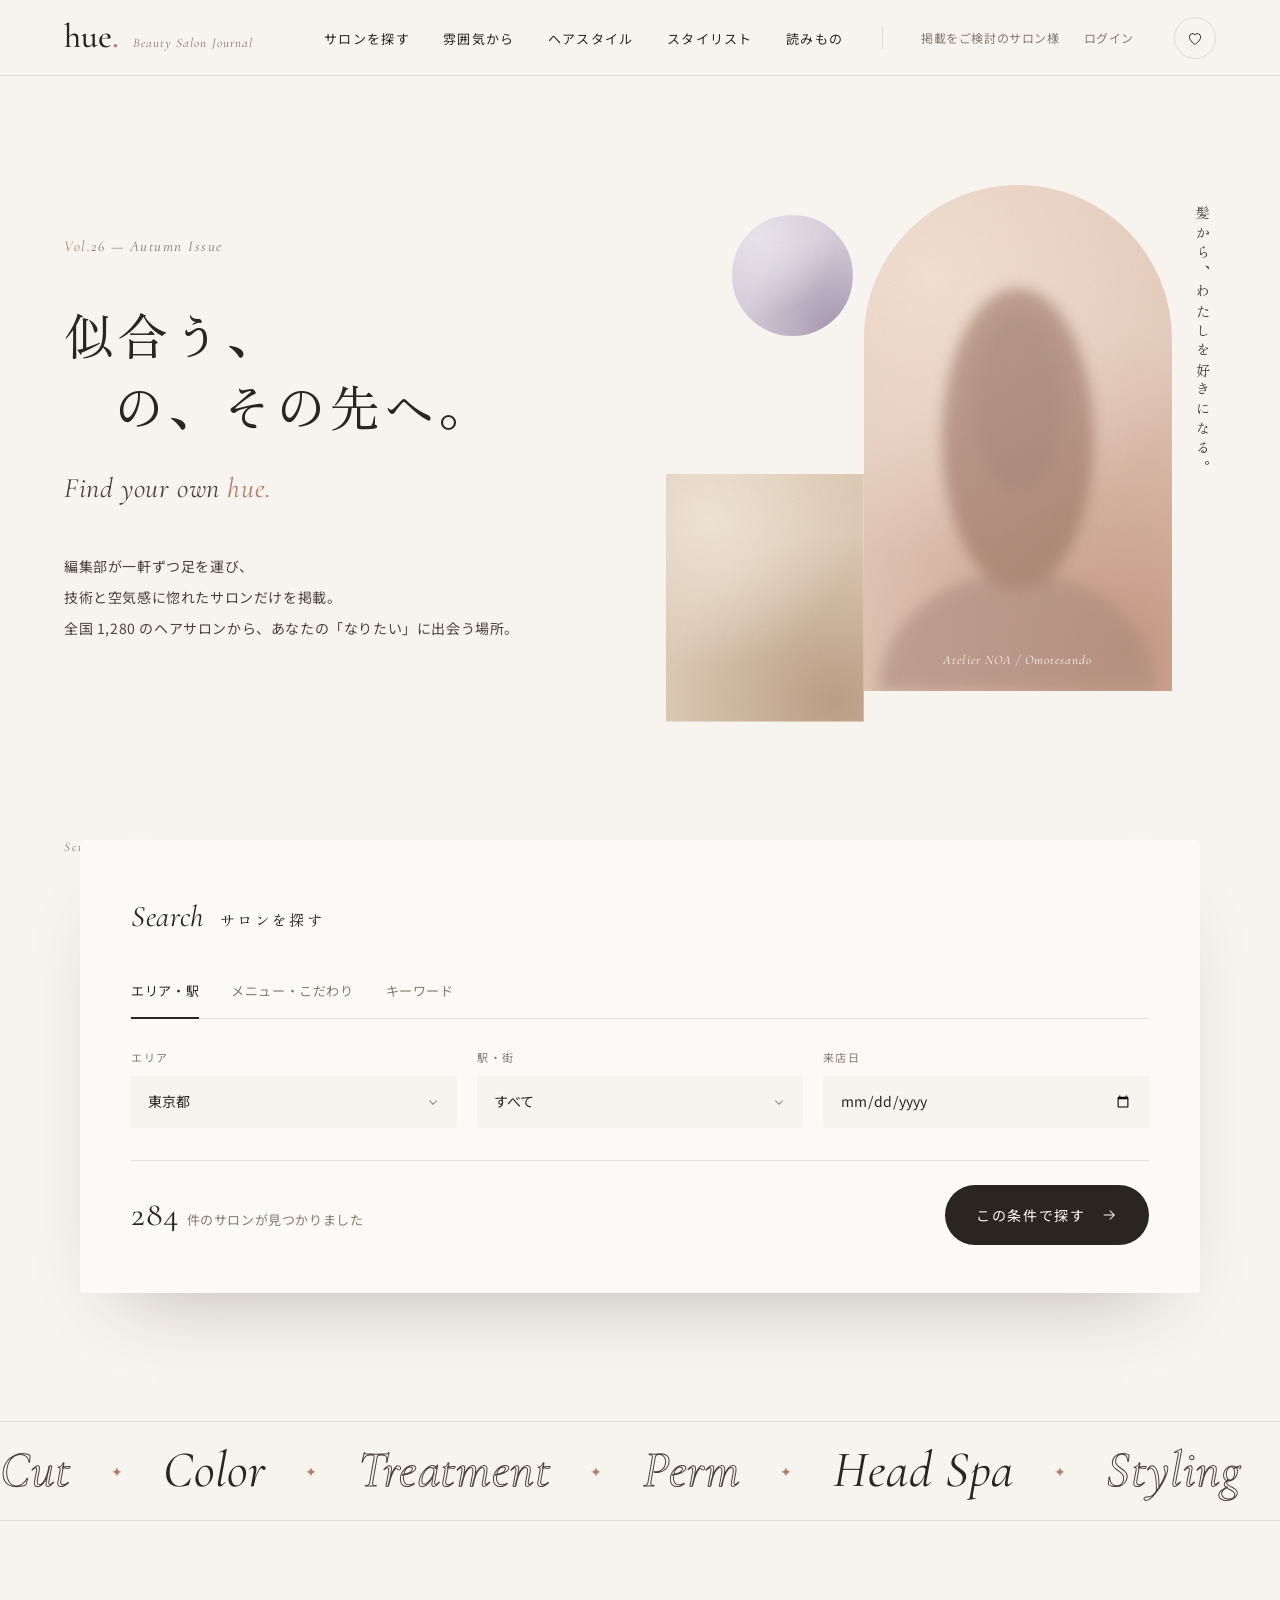
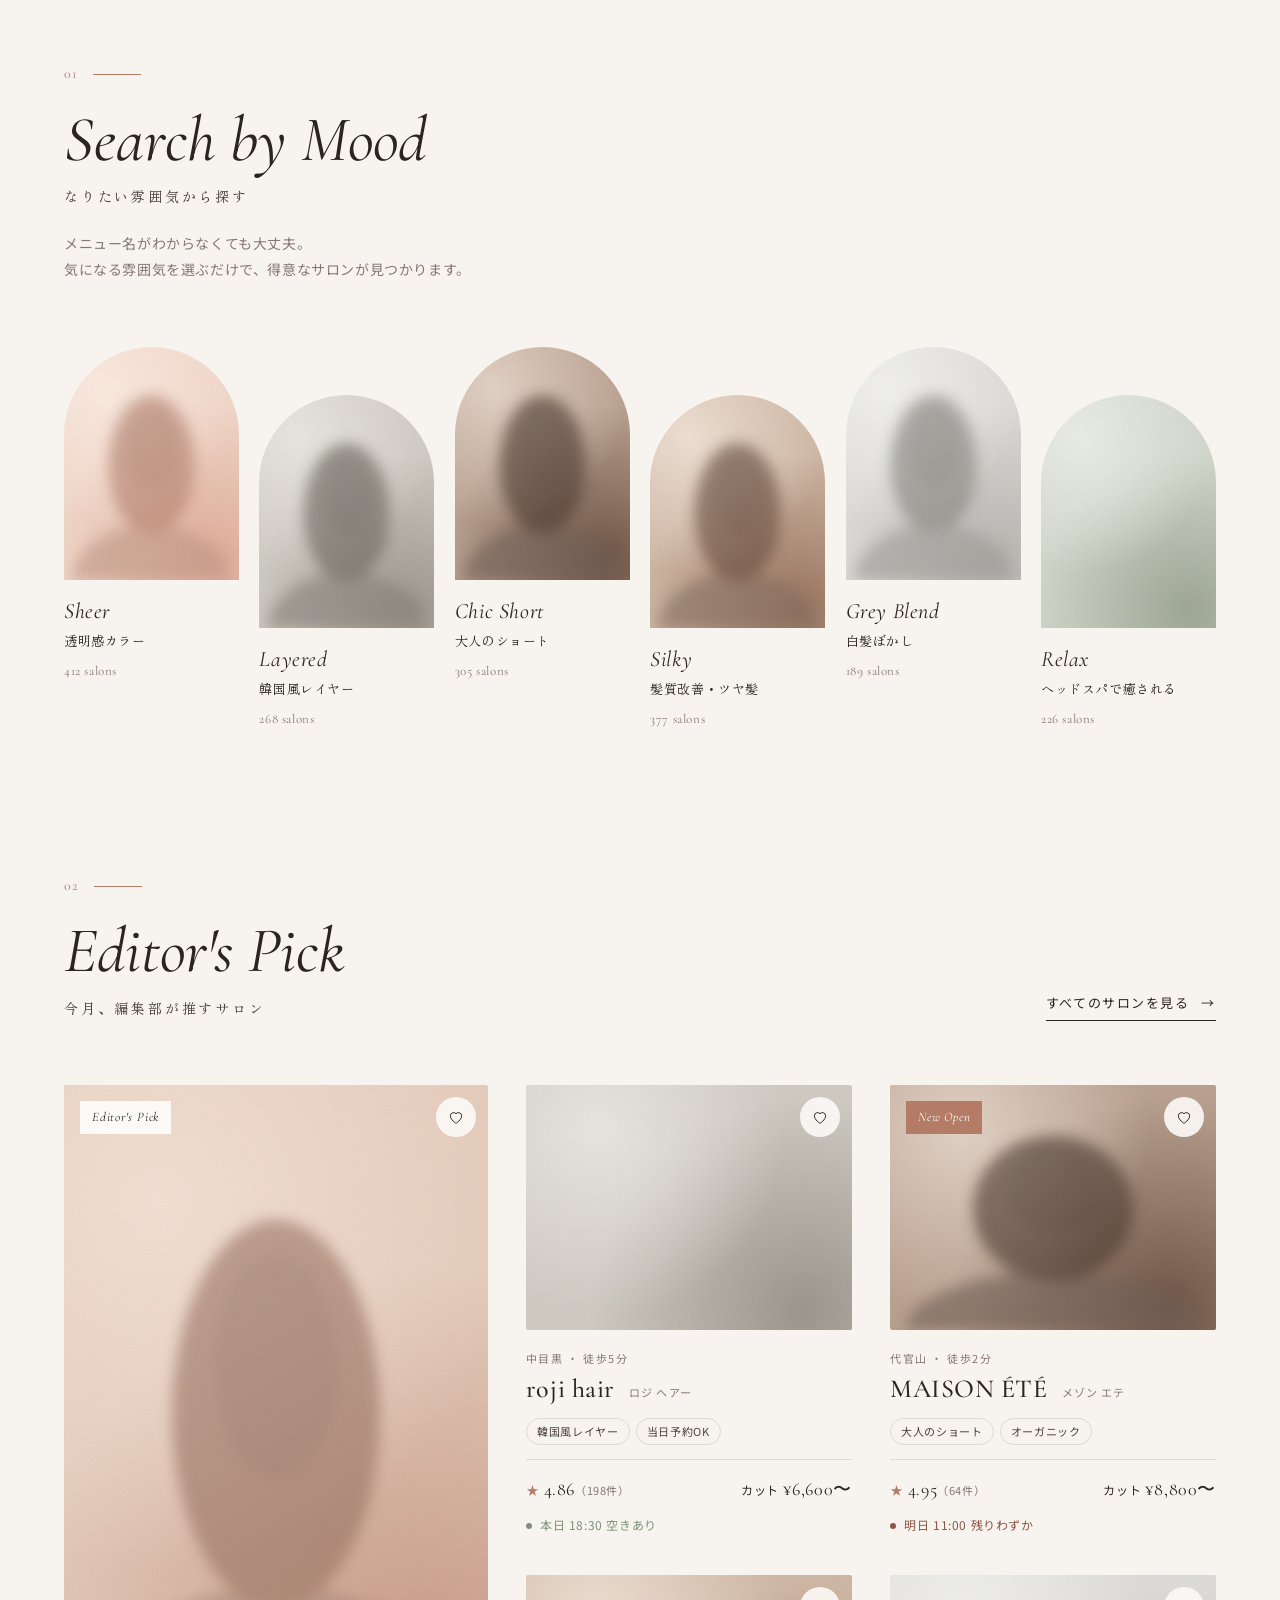
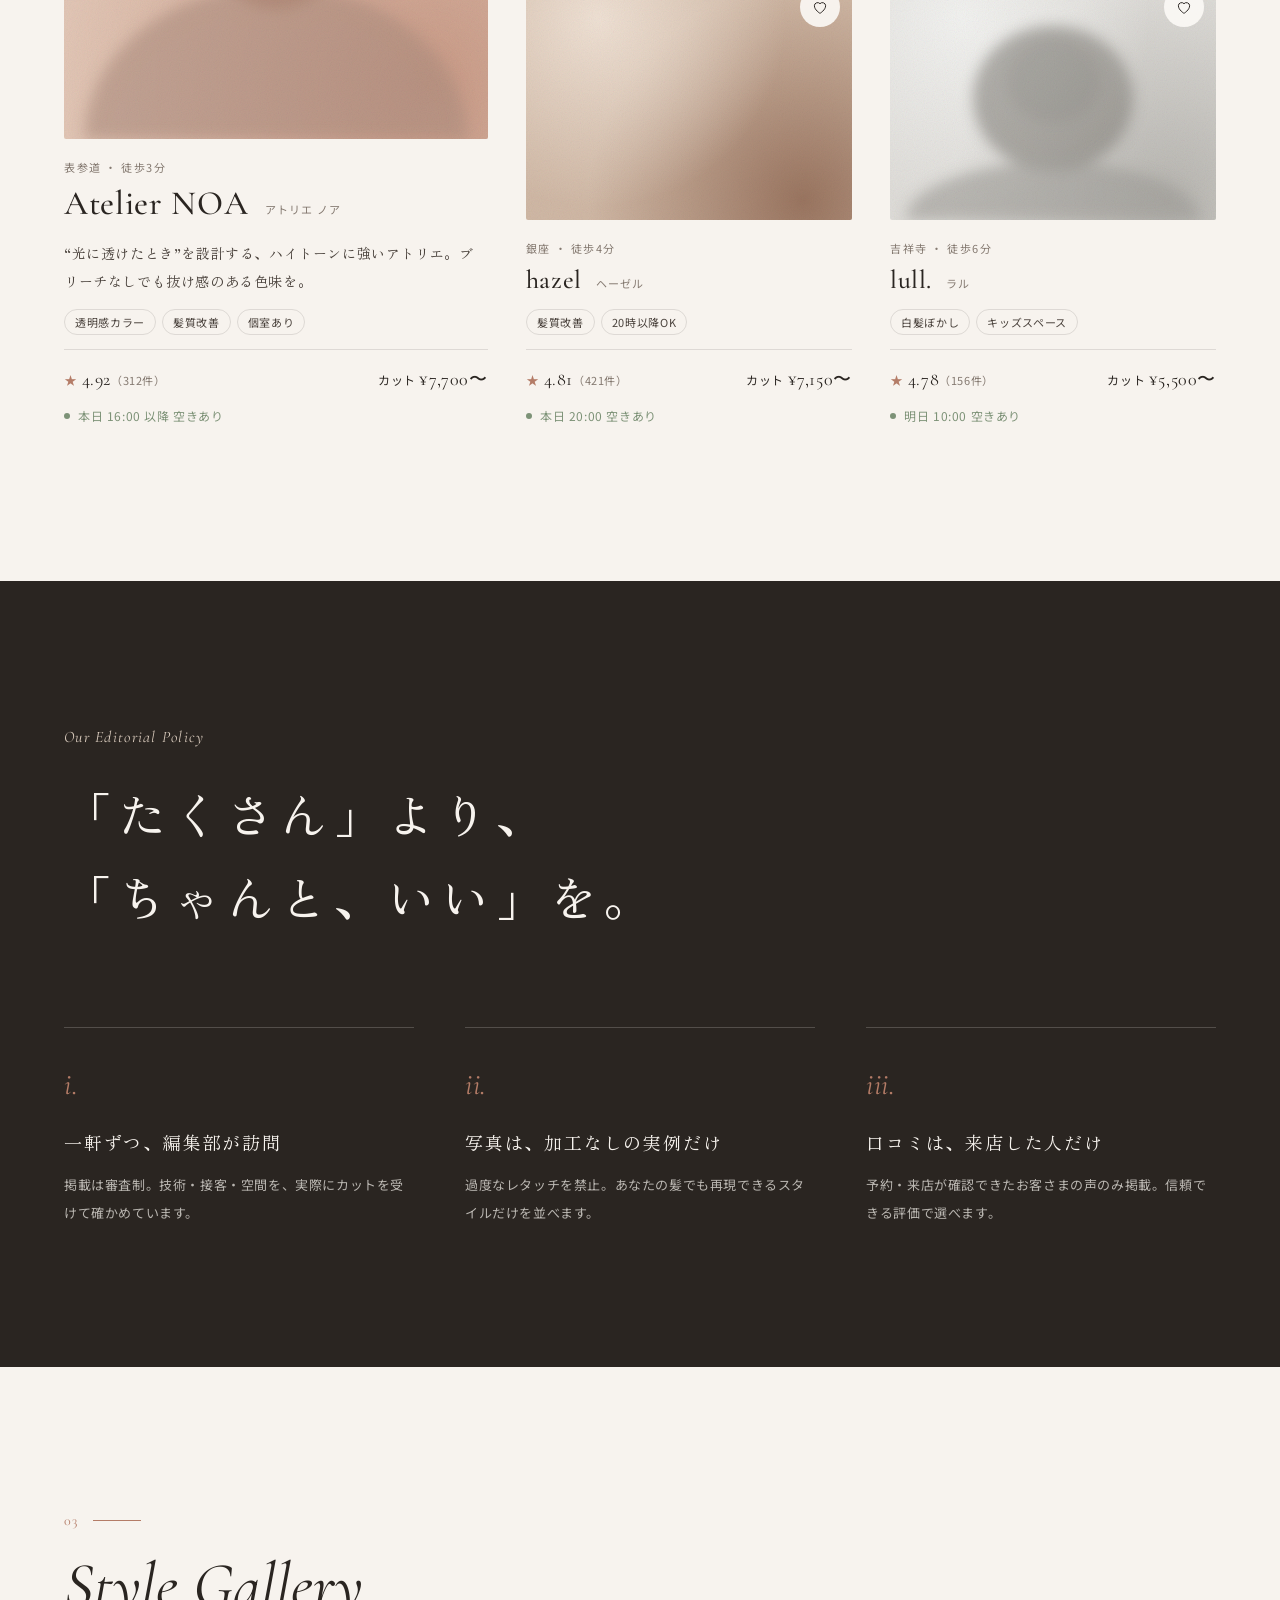
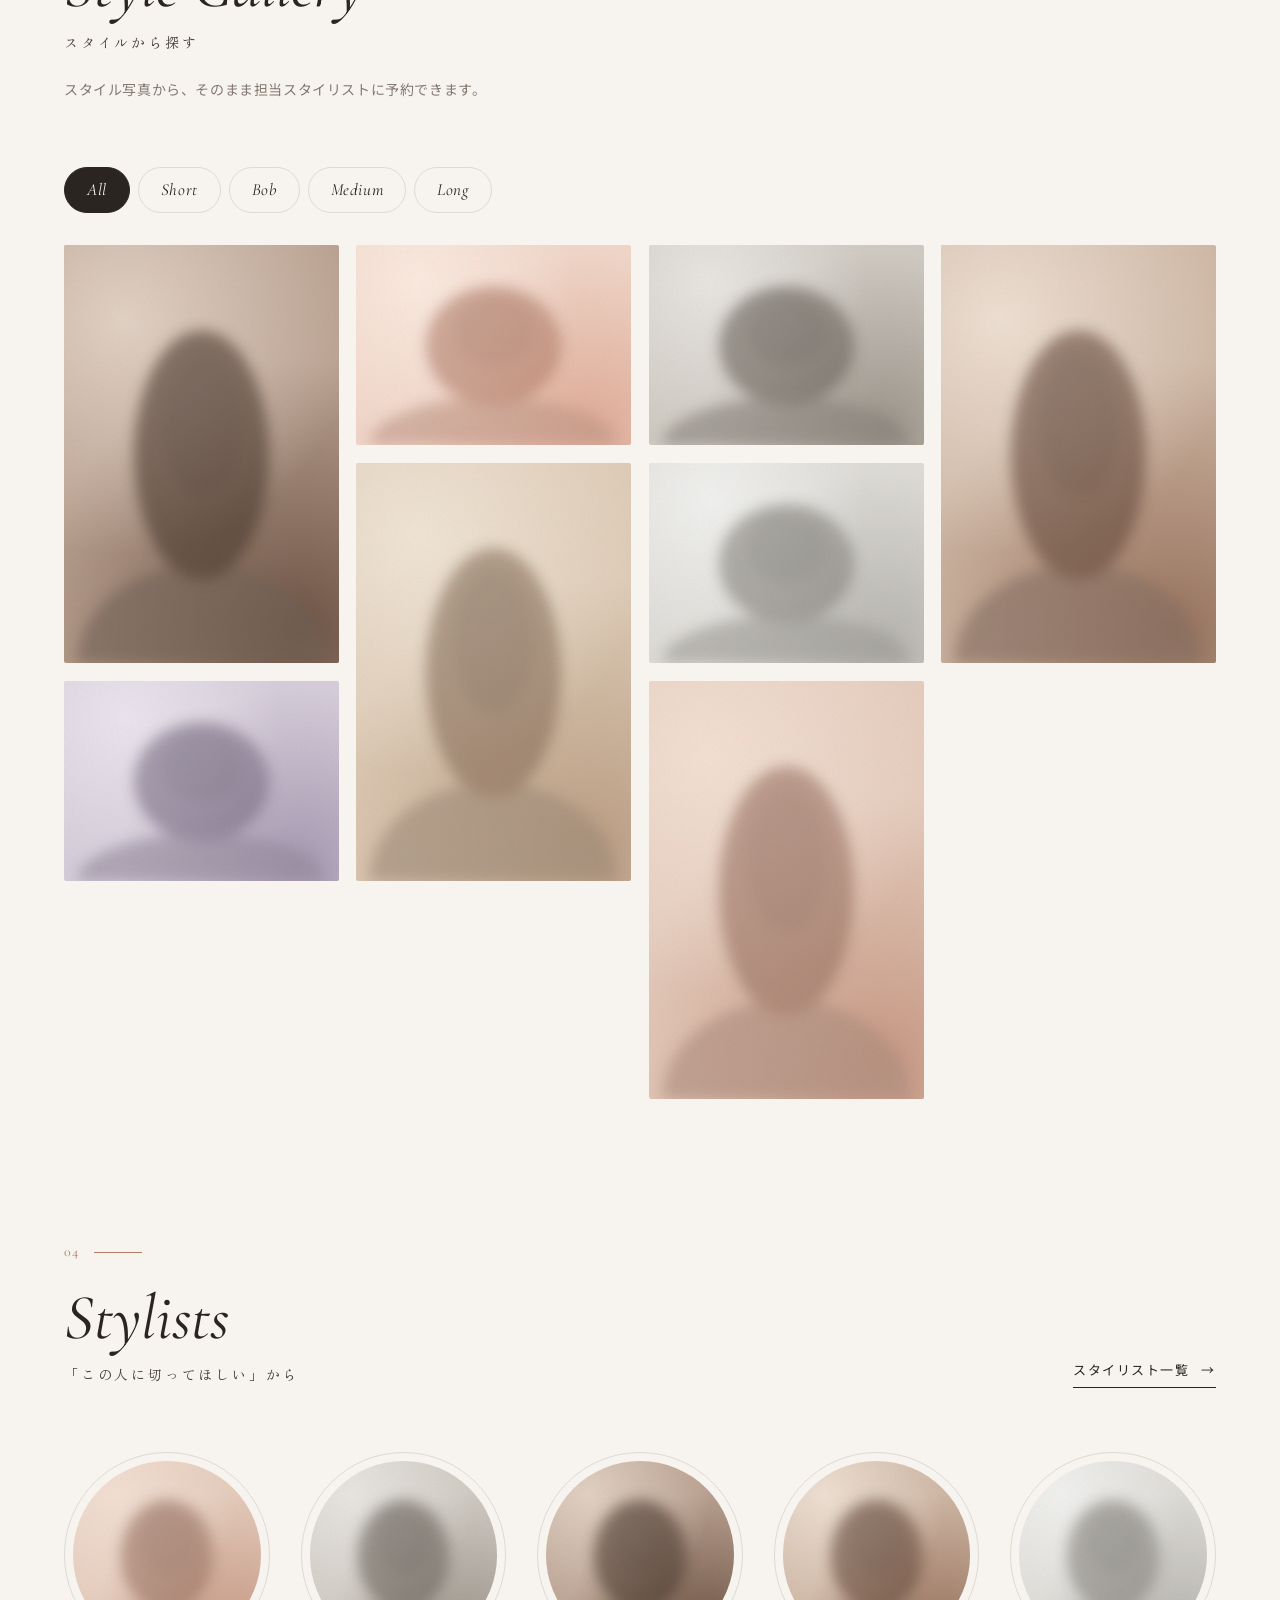
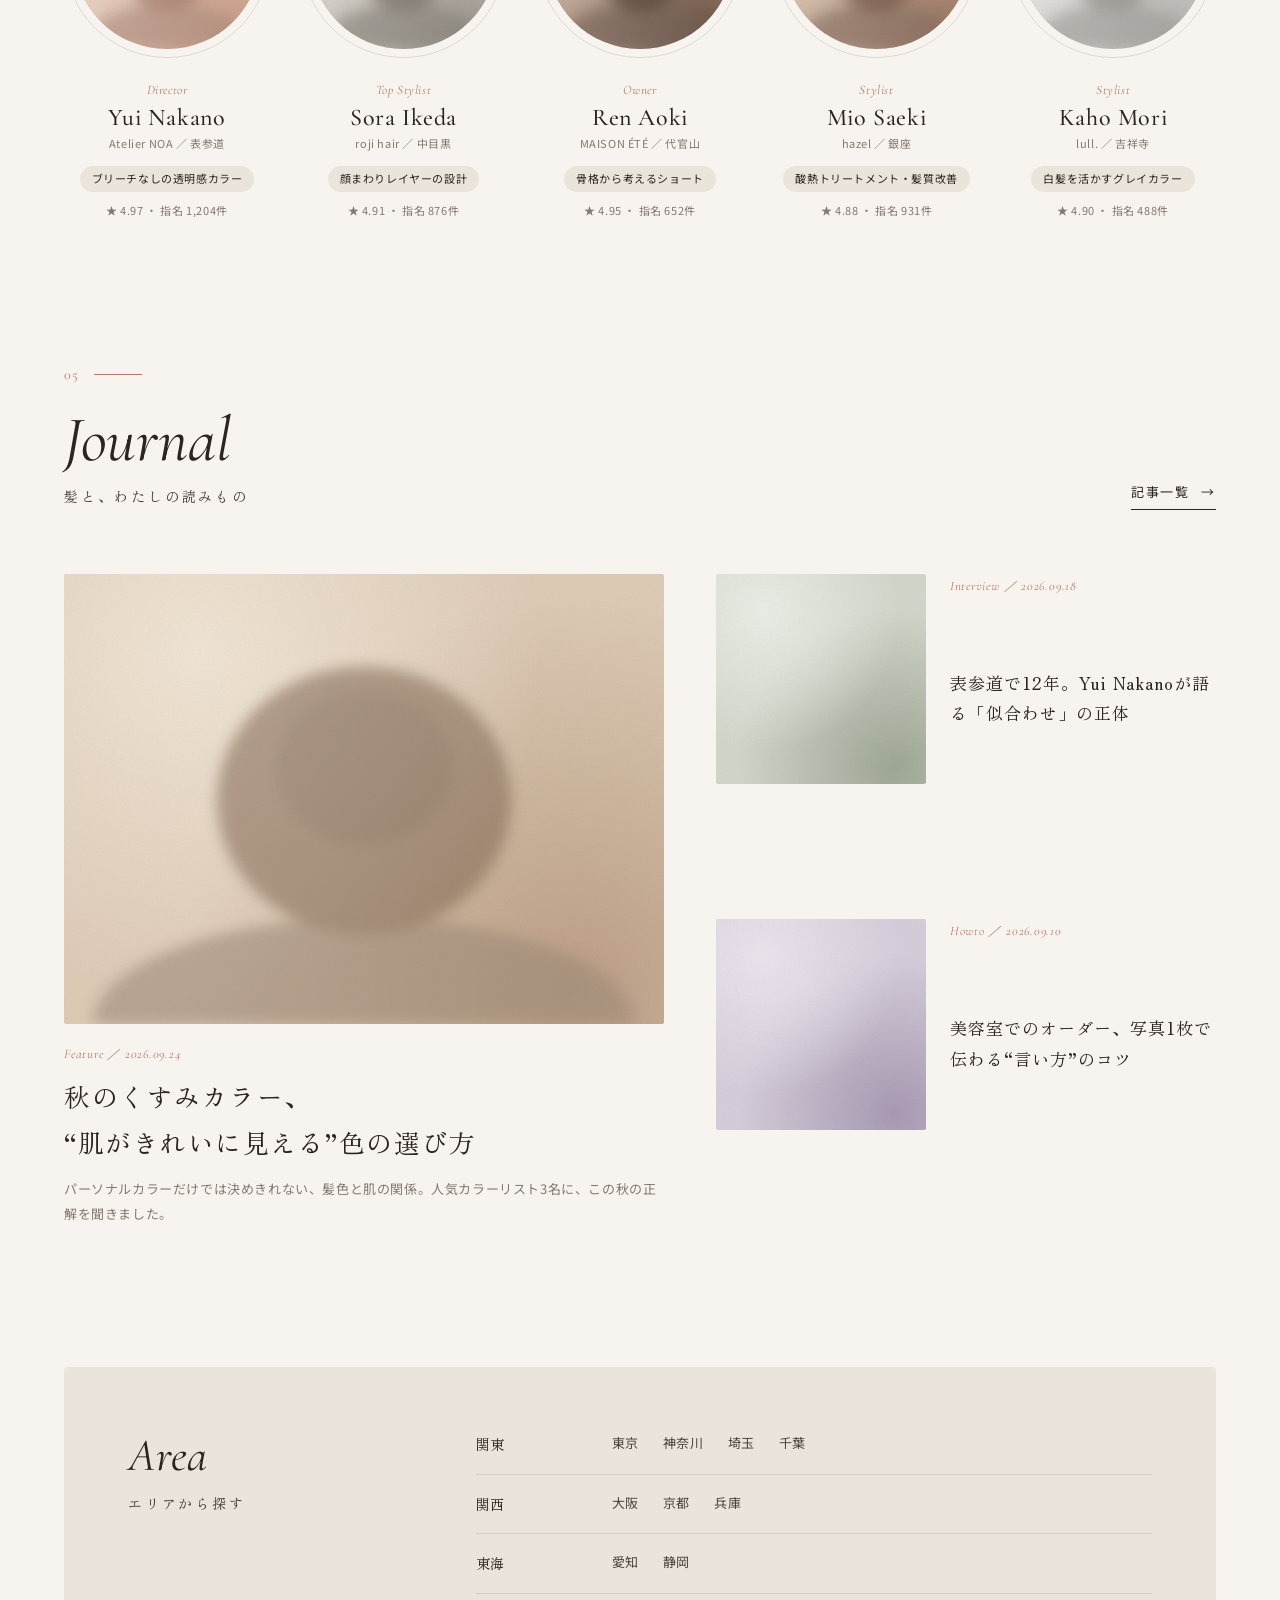
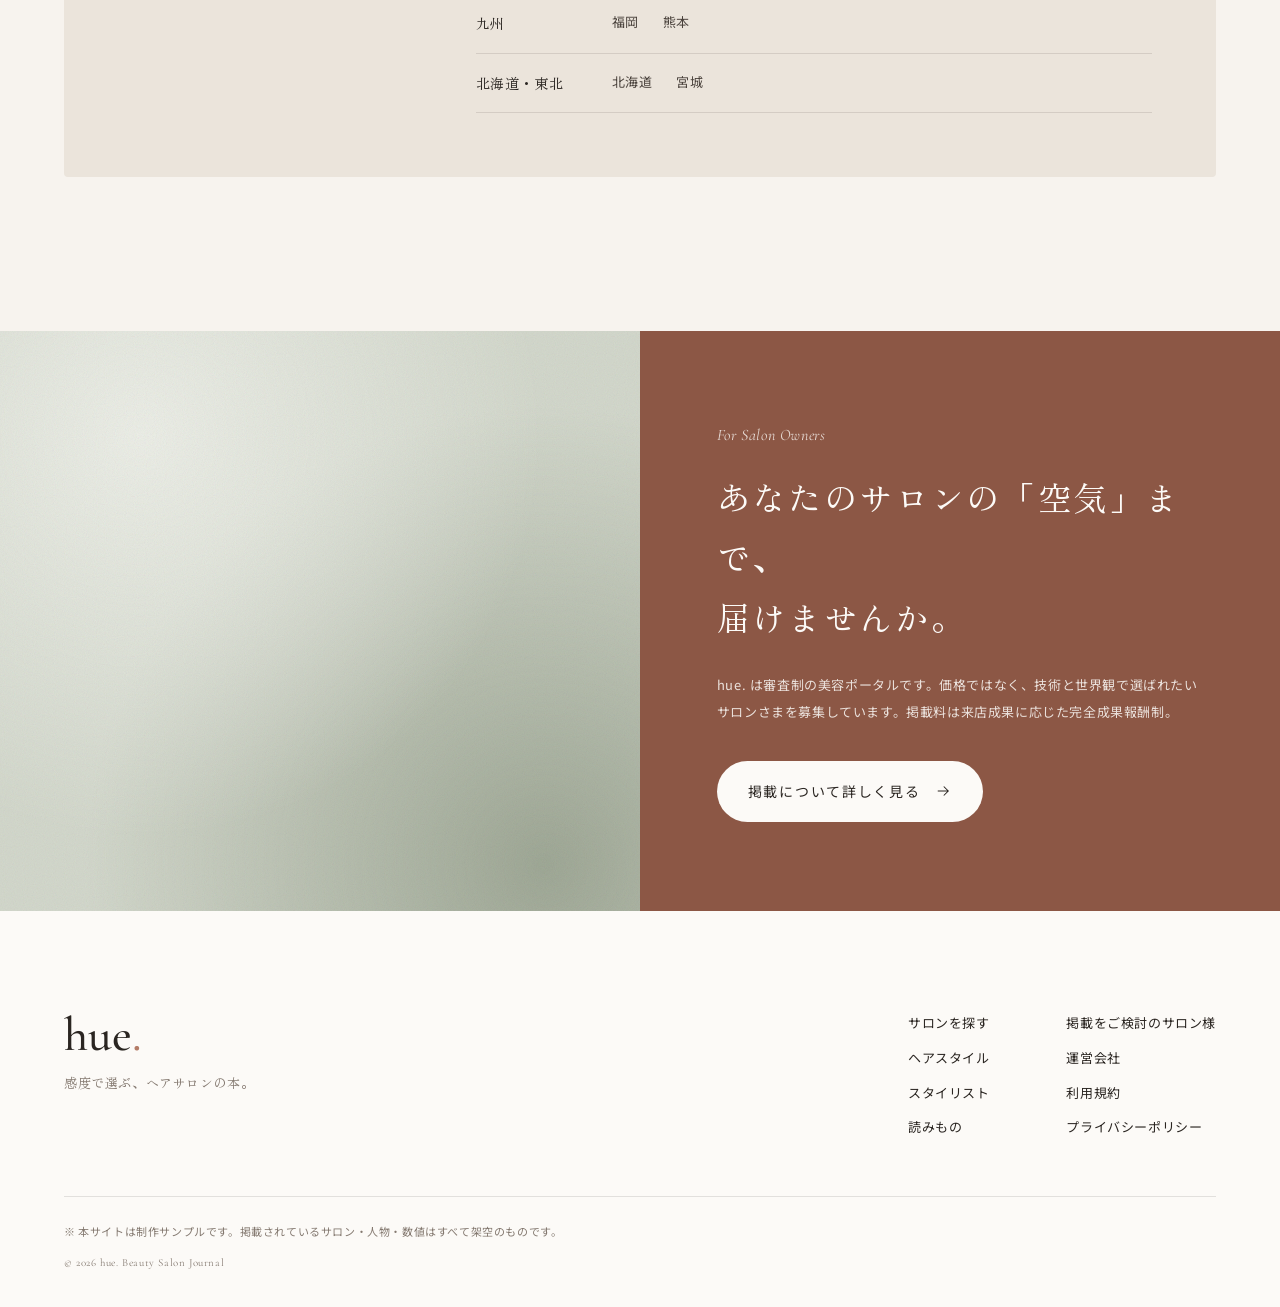
==== index.html @ 36c93734 "Rename sample_beauty.html to index.html Co-Authored-By: Claude Opus 5.5 <noreply@anthropic.com>" ====
<!DOCTYPE html>
<html lang="ja">
<head>
  <meta charset="UTF-8">
  <meta name="viewport" content="width=device-width, initial-scale=1.0">
  <title>hue. | 感度で選ぶ、ヘアサロンの本（サンプル）</title>
  <meta name="description" content="編集部が一軒ずつ選んだヘアサロンだけを掲載する美容ポータル「hue.」。エリア・なりたい雰囲気・スタイリストから、あなたに似合うサロンを。（架空サイトのサンプル）">
  <link rel="preconnect" href="https://fonts.googleapis.com">
  <link rel="preconnect" href="https://fonts.gstatic.com" crossorigin>
  <link href="https://fonts.googleapis.com/css2?family=Cormorant+Garamond:ital,wght@0,400;0,500;1,400;1,500&family=Noto+Sans+JP:wght@400;500&family=Zen+Old+Mincho:wght@400;500&display=swap" rel="stylesheet">
  <link rel="stylesheet" href="sample_beauty.css">
  <script src="sample_beauty.js" defer></script>
</head>
<body>

  <!-- ヘッダー -->
  <header class="header" id="top">
    <div class="header__inner">
      <a href="#top" class="logo" aria-label="hue. トップへ">
        <span class="logo__mark">hue<i>.</i></span>
        <span class="logo__tag">Beauty Salon Journal</span>
      </a>

      <nav class="gnav" id="gnav" aria-label="グローバルナビゲーション">
        <ul class="gnav__list">
          <li><a href="#search"><span class="gnav__en">Search</span>サロンを探す</a></li>
          <li><a href="#mood"><span class="gnav__en">Mood</span>雰囲気から</a></li>
          <li><a href="#styles"><span class="gnav__en">Style</span>ヘアスタイル</a></li>
          <li><a href="#stylists"><span class="gnav__en">Stylist</span>スタイリスト</a></li>
          <li><a href="#journal"><span class="gnav__en">Journal</span>読みもの</a></li>
        </ul>
        <div class="gnav__sub">
          <a href="#owner">掲載をご検討のサロン様</a>
          <a href="#top">ログイン</a>
        </div>
      </nav>

      <div class="header__actions">
        <a href="#pickup" class="icon-btn" aria-label="お気に入り">
          <svg viewBox="0 0 24 24" aria-hidden="true"><path d="M12 20.5s-7.5-4.6-7.5-10.2A4.3 4.3 0 0 1 12 7.6a4.3 4.3 0 0 1 7.5 2.7c0 5.6-7.5 10.2-7.5 10.2Z"/></svg>
        </a>
        <button class="menu-btn" id="menuBtn" aria-label="メニューを開く" aria-expanded="false" aria-controls="gnav">
          <span></span><span></span>
        </button>
      </div>
    </div>
  </header>

  <main>

    <!-- ========== メインビジュアル ========== -->
    <section class="hero">
      <div class="hero__copy">
        <p class="hero__eyebrow"><span>Vol.</span>26 — Autumn Issue</p>
        <h1 class="hero__title">
          <span class="hero__title-line">似合う、</span>
          <span class="hero__title-line">の、その先へ。</span>
        </h1>
        <p class="hero__en">Find your own <em>hue.</em></p>
        <p class="hero__lead">
          編集部が一軒ずつ足を運び、<br>
          技術と空気感に惚れたサロンだけを掲載。<br>
          全国 1,280 のヘアサロンから、<br class="sp-only">あなたの「なりたい」に出会う場所。
        </p>
      </div>

      <div class="hero__visual" aria-hidden="true">
        <figure class="hero__img hero__img--main">
          <div class="ph ph--portrait ph--a"></div>
          <figcaption>Atelier NOA / Omotesando</figcaption>
        </figure>
        <figure class="hero__img hero__img--sub">
          <div class="ph ph--b"></div>
        </figure>
        <figure class="hero__img hero__img--round">
          <div class="ph ph--c"></div>
        </figure>
        <p class="hero__vertical">髪から、わたしを好きになる。</p>
      </div>

      <a href="#search" class="hero__scroll" aria-label="検索へスクロール"><span>Scroll</span></a>
    </section>

    <!-- ========== 検索 ========== -->
    <section class="search" id="search" aria-labelledby="search-title">
      <form class="search__box" id="searchForm">
        <h2 class="search__title" id="search-title"><span class="en">Search</span>サロンを探す</h2>

        <!-- タブ切り替え（CSSの :checked で表示を切り替え） -->
        <div class="search__tabs" role="radiogroup" aria-label="検索方法">
          <input type="radio" name="mode" id="mode-area" checked>
          <label for="mode-area">エリア・駅</label>
          <input type="radio" name="mode" id="mode-menu">
          <label for="mode-menu">メニュー・こだわり</label>
          <input type="radio" name="mode" id="mode-word">
          <label for="mode-word">キーワード</label>
        </div>

        <div class="search__panel search__panel--area">
          <div class="field">
            <label for="pref" class="field__label">エリア</label>
            <select id="pref" class="field__control">
              <option>東京都</option><option>神奈川県</option><option>大阪府</option><option>愛知県</option><option>福岡県</option>
            </select>
          </div>
          <div class="field">
            <label for="station" class="field__label">駅・街</label>
            <select id="station" class="field__control">
              <option>すべて</option><option>表参道・青山</option><option>代官山・中目黒</option><option>銀座・有楽町</option><option>恵比寿・広尾</option><option>吉祥寺</option>
            </select>
          </div>
          <div class="field">
            <label for="date" class="field__label">来店日</label>
            <input type="date" id="date" class="field__control">
          </div>
        </div>

        <div class="search__panel search__panel--menu">
          <fieldset class="chips">
            <legend class="field__label">メニュー</legend>
            <label class="chip"><input type="checkbox" checked><span>カット</span></label>
            <label class="chip"><input type="checkbox"><span>カラー</span></label>
            <label class="chip"><input type="checkbox"><span>ブリーチ</span></label>
            <label class="chip"><input type="checkbox"><span>パーマ</span></label>
            <label class="chip"><input type="checkbox"><span>縮毛矯正</span></label>
            <label class="chip"><input type="checkbox"><span>髪質改善</span></label>
            <label class="chip"><input type="checkbox"><span>ヘッドスパ</span></label>
          </fieldset>
          <fieldset class="chips">
            <legend class="field__label">こだわり</legend>
            <label class="chip"><input type="checkbox"><span>個室あり</span></label>
            <label class="chip"><input type="checkbox"><span>当日予約OK</span></label>
            <label class="chip"><input type="checkbox"><span>20時以降も営業</span></label>
            <label class="chip"><input type="checkbox"><span>オーガニック薬剤</span></label>
            <label class="chip"><input type="checkbox"><span>キッズスペース</span></label>
          </fieldset>
        </div>

        <div class="search__panel search__panel--word">
          <div class="field field--wide">
            <label for="keyword" class="field__label">キーワード</label>
            <input type="search" id="keyword" class="field__control" placeholder="サロン名・スタイリスト名・「くすみピンク」など">
          </div>
          <p class="search__suggest">
            <span>よく検索されています</span>
            <a href="#styles">#透明感カラー</a>
            <a href="#styles">#韓国風レイヤー</a>
            <a href="#styles">#耳かけショート</a>
            <a href="#styles">#白髪ぼかし</a>
          </p>
        </div>

        <div class="search__foot">
          <p class="search__count"><em>284</em> 件のサロンが見つかりました</p>
          <button type="submit" class="btn btn--dark">
            この条件で探す
            <svg viewBox="0 0 24 24" aria-hidden="true"><path d="M5 12h14M13 6l6 6-6 6"/></svg>
          </button>
        </div>
        <p class="search__msg" id="searchMsg" role="status"></p>
      </form>
    </section>

    <!-- ========== 流れるテキスト ========== -->
    <div class="marquee" aria-hidden="true">
      <div class="marquee__track">
        <span>Cut</span><i>✦</i><span>Color</span><i>✦</i><span>Treatment</span><i>✦</i><span>Perm</span><i>✦</i><span>Head Spa</span><i>✦</i><span>Styling</span><i>✦</i>
        <span>Cut</span><i>✦</i><span>Color</span><i>✦</i><span>Treatment</span><i>✦</i><span>Perm</span><i>✦</i><span>Head Spa</span><i>✦</i><span>Styling</span><i>✦</i>
      </div>
    </div>

    <!-- ========== なりたい雰囲気から探す ========== -->
    <section class="section mood" id="mood" aria-labelledby="mood-title">
      <div class="section__head">
        <p class="section__num">01</p>
        <h2 class="section__title" id="mood-title"><span class="en">Search by Mood</span>なりたい雰囲気から探す</h2>
        <p class="section__desc">メニュー名がわからなくても大丈夫。<br>気になる雰囲気を選ぶだけで、得意なサロンが見つかります。</p>
      </div>

      <ul class="mood__list">
        <li class="mood__item reveal">
          <a href="#pickup">
            <div class="ph ph--portrait ph--d"></div>
            <p class="mood__en">Sheer</p>
            <p class="mood__ja">透明感カラー</p>
            <span class="mood__count">412 salons</span>
          </a>
        </li>
        <li class="mood__item reveal">
          <a href="#pickup">
            <div class="ph ph--portrait ph--e"></div>
            <p class="mood__en">Layered</p>
            <p class="mood__ja">韓国風レイヤー</p>
            <span class="mood__count">268 salons</span>
          </a>
        </li>
        <li class="mood__item reveal">
          <a href="#pickup">
            <div class="ph ph--portrait ph--f"></div>
            <p class="mood__en">Chic Short</p>
            <p class="mood__ja">大人のショート</p>
            <span class="mood__count">305 salons</span>
          </a>
        </li>
        <li class="mood__item reveal">
          <a href="#pickup">
            <div class="ph ph--portrait ph--g"></div>
            <p class="mood__en">Silky</p>
            <p class="mood__ja">髪質改善・ツヤ髪</p>
            <span class="mood__count">377 salons</span>
          </a>
        </li>
        <li class="mood__item reveal">
          <a href="#pickup">
            <div class="ph ph--portrait ph--h"></div>
            <p class="mood__en">Grey Blend</p>
            <p class="mood__ja">白髪ぼかし</p>
            <span class="mood__count">189 salons</span>
          </a>
        </li>
        <li class="mood__item reveal">
          <a href="#pickup">
            <div class="ph ph--i"></div>
            <p class="mood__en">Relax</p>
            <p class="mood__ja">ヘッドスパで癒される</p>
            <span class="mood__count">226 salons</span>
          </a>
        </li>
      </ul>
    </section>

    <!-- ========== 注目のサロン ========== -->
    <section class="section pickup" id="pickup" aria-labelledby="pickup-title">
      <div class="section__head section__head--row">
        <div>
          <p class="section__num">02</p>
          <h2 class="section__title" id="pickup-title"><span class="en">Editor's Pick</span>今月、編集部が推すサロン</h2>
        </div>
        <a href="#search" class="link-more">すべてのサロンを見る<span aria-hidden="true">→</span></a>
      </div>

      <div class="salon-grid">
        <!-- 1枚目は大きく見せる -->
        <article class="salon salon--feature reveal">
          <div class="salon__img">
            <div class="ph ph--portrait ph--a"></div>
            <span class="salon__badge">Editor's Pick</span>
            <label class="fav" aria-label="お気に入りに追加"><input type="checkbox"><svg viewBox="0 0 24 24" aria-hidden="true"><path d="M12 20.5s-7.5-4.6-7.5-10.2A4.3 4.3 0 0 1 12 7.6a4.3 4.3 0 0 1 7.5 2.7c0 5.6-7.5 10.2-7.5 10.2Z"/></svg></label>
          </div>
          <div class="salon__body">
            <p class="salon__area">表参道 ・ 徒歩3分</p>
            <h3 class="salon__name">Atelier NOA <span>アトリエ ノア</span></h3>
            <p class="salon__catch">“光に透けたとき”を設計する、ハイトーンに強いアトリエ。ブリーチなしでも抜け感のある色味を。</p>
            <ul class="tags"><li>透明感カラー</li><li>髪質改善</li><li>個室あり</li></ul>
            <div class="salon__meta">
              <p class="rating"><span class="rating__star">★</span>4.92<span class="rating__count">（312件）</span></p>
              <p class="salon__price">カット <em>¥7,700〜</em></p>
            </div>
            <p class="salon__slot"><span class="dot"></span>本日 16:00 以降 空きあり</p>
          </div>
        </article>

        <article class="salon reveal">
          <div class="salon__img">
            <div class="ph ph--e"></div>
            <label class="fav" aria-label="お気に入りに追加"><input type="checkbox"><svg viewBox="0 0 24 24" aria-hidden="true"><path d="M12 20.5s-7.5-4.6-7.5-10.2A4.3 4.3 0 0 1 12 7.6a4.3 4.3 0 0 1 7.5 2.7c0 5.6-7.5 10.2-7.5 10.2Z"/></svg></label>
          </div>
          <div class="salon__body">
            <p class="salon__area">中目黒 ・ 徒歩5分</p>
            <h3 class="salon__name">roji hair <span>ロジ ヘアー</span></h3>
            <ul class="tags"><li>韓国風レイヤー</li><li>当日予約OK</li></ul>
            <div class="salon__meta">
              <p class="rating"><span class="rating__star">★</span>4.86<span class="rating__count">（198件）</span></p>
              <p class="salon__price">カット <em>¥6,600〜</em></p>
            </div>
            <p class="salon__slot"><span class="dot"></span>本日 18:30 空きあり</p>
          </div>
        </article>

        <article class="salon reveal">
          <div class="salon__img">
            <div class="ph ph--portrait ph--f"></div>
            <span class="salon__badge salon__badge--new">New Open</span>
            <label class="fav" aria-label="お気に入りに追加"><input type="checkbox"><svg viewBox="0 0 24 24" aria-hidden="true"><path d="M12 20.5s-7.5-4.6-7.5-10.2A4.3 4.3 0 0 1 12 7.6a4.3 4.3 0 0 1 7.5 2.7c0 5.6-7.5 10.2-7.5 10.2Z"/></svg></label>
          </div>
          <div class="salon__body">
            <p class="salon__area">代官山 ・ 徒歩2分</p>
            <h3 class="salon__name">MAISON ÉTÉ <span>メゾン エテ</span></h3>
            <ul class="tags"><li>大人のショート</li><li>オーガニック</li></ul>
            <div class="salon__meta">
              <p class="rating"><span class="rating__star">★</span>4.95<span class="rating__count">（64件）</span></p>
              <p class="salon__price">カット <em>¥8,800〜</em></p>
            </div>
            <p class="salon__slot salon__slot--few"><span class="dot"></span>明日 11:00 残りわずか</p>
          </div>
        </article>

        <article class="salon reveal">
          <div class="salon__img">
            <div class="ph ph--g"></div>
            <label class="fav" aria-label="お気に入りに追加"><input type="checkbox"><svg viewBox="0 0 24 24" aria-hidden="true"><path d="M12 20.5s-7.5-4.6-7.5-10.2A4.3 4.3 0 0 1 12 7.6a4.3 4.3 0 0 1 7.5 2.7c0 5.6-7.5 10.2-7.5 10.2Z"/></svg></label>
          </div>
          <div class="salon__body">
            <p class="salon__area">銀座 ・ 徒歩4分</p>
            <h3 class="salon__name">hazel <span>ヘーゼル</span></h3>
            <ul class="tags"><li>髪質改善</li><li>20時以降OK</li></ul>
            <div class="salon__meta">
              <p class="rating"><span class="rating__star">★</span>4.81<span class="rating__count">（421件）</span></p>
              <p class="salon__price">カット <em>¥7,150〜</em></p>
            </div>
            <p class="salon__slot"><span class="dot"></span>本日 20:00 空きあり</p>
          </div>
        </article>

        <article class="salon reveal">
          <div class="salon__img">
            <div class="ph ph--portrait ph--h"></div>
            <label class="fav" aria-label="お気に入りに追加"><input type="checkbox"><svg viewBox="0 0 24 24" aria-hidden="true"><path d="M12 20.5s-7.5-4.6-7.5-10.2A4.3 4.3 0 0 1 12 7.6a4.3 4.3 0 0 1 7.5 2.7c0 5.6-7.5 10.2-7.5 10.2Z"/></svg></label>
          </div>
          <div class="salon__body">
            <p class="salon__area">吉祥寺 ・ 徒歩6分</p>
            <h3 class="salon__name">lull. <span>ラル</span></h3>
            <ul class="tags"><li>白髪ぼかし</li><li>キッズスペース</li></ul>
            <div class="salon__meta">
              <p class="rating"><span class="rating__star">★</span>4.78<span class="rating__count">（156件）</span></p>
              <p class="salon__price">カット <em>¥5,500〜</em></p>
            </div>
            <p class="salon__slot"><span class="dot"></span>明日 10:00 空きあり</p>
          </div>
        </article>
      </div>
    </section>

    <!-- ========== コンセプト（ポータルの考え方） ========== -->
    <section class="concept" aria-labelledby="concept-title">
      <div class="concept__inner">
        <p class="concept__en">Our Editorial Policy</p>
        <h2 class="concept__title" id="concept-title">
          「たくさん」より、<br>「ちゃんと、いい」を。
        </h2>
        <ol class="concept__list">
          <li class="reveal">
            <span class="concept__num">i.</span>
            <h3>一軒ずつ、編集部が訪問</h3>
            <p>掲載は審査制。技術・接客・空間を、実際にカットを受けて確かめています。</p>
          </li>
          <li class="reveal">
            <span class="concept__num">ii.</span>
            <h3>写真は、加工なしの実例だけ</h3>
            <p>過度なレタッチを禁止。あなたの髪でも再現できるスタイルだけを並べます。</p>
          </li>
          <li class="reveal">
            <span class="concept__num">iii.</span>
            <h3>口コミは、来店した人だけ</h3>
            <p>予約・来店が確認できたお客さまの声のみ掲載。信頼できる評価で選べます。</p>
          </li>
        </ol>
      </div>
    </section>

    <!-- ========== スタイルギャラリー ========== -->
    <section class="section styles" id="styles" aria-labelledby="styles-title">
      <div class="section__head">
        <p class="section__num">03</p>
        <h2 class="section__title" id="styles-title"><span class="en">Style Gallery</span>スタイルから探す</h2>
        <p class="section__desc">スタイル写真から、そのまま担当スタイリストに予約できます。</p>
      </div>

      <!-- 長さで絞り込み（CSSの :has() で表示を切り替え） -->
      <div class="filter" role="radiogroup" aria-label="髪の長さで絞り込み">
        <input type="radio" name="length" id="len-all" checked><label for="len-all">All</label>
        <input type="radio" name="length" id="len-short"><label for="len-short">Short</label>
        <input type="radio" name="length" id="len-bob"><label for="len-bob">Bob</label>
        <input type="radio" name="length" id="len-medium"><label for="len-medium">Medium</label>
        <input type="radio" name="length" id="len-long"><label for="len-long">Long</label>
      </div>

      <ul class="style-grid">
        <li class="style-card is-short is-tall">
          <a href="#stylists"><div class="ph ph--portrait ph--f"></div>
            <div class="style-card__info"><p class="style-card__name">耳かけハンサムショート</p><p class="style-card__by">by Ren / MAISON ÉTÉ</p></div></a>
        </li>
        <li class="style-card is-bob">
          <a href="#stylists"><div class="ph ph--portrait ph--d"></div>
            <div class="style-card__info"><p class="style-card__name">切りっぱなしミニボブ</p><p class="style-card__by">by Yui / Atelier NOA</p></div></a>
        </li>
        <li class="style-card is-long">
          <a href="#stylists"><div class="ph ph--portrait ph--e"></div>
            <div class="style-card__info"><p class="style-card__name">くびれレイヤーロング</p><p class="style-card__by">by Sora / roji hair</p></div></a>
        </li>
        <li class="style-card is-medium is-tall">
          <a href="#stylists"><div class="ph ph--portrait ph--g"></div>
            <div class="style-card__info"><p class="style-card__name">ツヤ髪ワンカールミディ</p><p class="style-card__by">by Mio / hazel</p></div></a>
        </li>
        <li class="style-card is-bob is-tall">
          <a href="#stylists"><div class="ph ph--portrait ph--b"></div>
            <div class="style-card__info"><p class="style-card__name">ミルクティーベージュボブ</p><p class="style-card__by">by Yui / Atelier NOA</p></div></a>
        </li>
        <li class="style-card is-short">
          <a href="#stylists"><div class="ph ph--portrait ph--h"></div>
            <div class="style-card__info"><p class="style-card__name">白髪ぼかしマッシュショート</p><p class="style-card__by">by Kaho / lull.</p></div></a>
        </li>
        <li class="style-card is-medium">
          <a href="#stylists"><div class="ph ph--portrait ph--c"></div>
            <div class="style-card__info"><p class="style-card__name">ラベンダーグレージュ</p><p class="style-card__by">by Sora / roji hair</p></div></a>
        </li>
        <li class="style-card is-long is-tall">
          <a href="#stylists"><div class="ph ph--portrait ph--a"></div>
            <div class="style-card__info"><p class="style-card__name">透け感ハイライトロング</p><p class="style-card__by">by Yui / Atelier NOA</p></div></a>
        </li>
      </ul>
    </section>

    <!-- ========== スタイリスト ========== -->
    <section class="section stylists" id="stylists" aria-labelledby="stylists-title">
      <div class="section__head section__head--row">
        <div>
          <p class="section__num">04</p>
          <h2 class="section__title" id="stylists-title"><span class="en">Stylists</span>「この人に切ってほしい」から</h2>
        </div>
        <a href="#stylists" class="link-more">スタイリスト一覧<span aria-hidden="true">→</span></a>
      </div>

      <ul class="stylist-list">
        <li class="stylist">
          <div class="stylist__photo"><div class="ph ph--portrait ph--a"></div></div>
          <p class="stylist__role">Director</p>
          <h3 class="stylist__name">Yui Nakano</h3>
          <p class="stylist__salon">Atelier NOA ／ 表参道</p>
          <p class="stylist__skill">ブリーチなしの透明感カラー</p>
          <p class="stylist__rate">★ 4.97 ・ 指名 1,204件</p>
        </li>
        <li class="stylist">
          <div class="stylist__photo"><div class="ph ph--portrait ph--e"></div></div>
          <p class="stylist__role">Top Stylist</p>
          <h3 class="stylist__name">Sora Ikeda</h3>
          <p class="stylist__salon">roji hair ／ 中目黒</p>
          <p class="stylist__skill">顔まわりレイヤーの設計</p>
          <p class="stylist__rate">★ 4.91 ・ 指名 876件</p>
        </li>
        <li class="stylist">
          <div class="stylist__photo"><div class="ph ph--portrait ph--f"></div></div>
          <p class="stylist__role">Owner</p>
          <h3 class="stylist__name">Ren Aoki</h3>
          <p class="stylist__salon">MAISON ÉTÉ ／ 代官山</p>
          <p class="stylist__skill">骨格から考えるショート</p>
          <p class="stylist__rate">★ 4.95 ・ 指名 652件</p>
        </li>
        <li class="stylist">
          <div class="stylist__photo"><div class="ph ph--portrait ph--g"></div></div>
          <p class="stylist__role">Stylist</p>
          <h3 class="stylist__name">Mio Saeki</h3>
          <p class="stylist__salon">hazel ／ 銀座</p>
          <p class="stylist__skill">酸熱トリートメント・髪質改善</p>
          <p class="stylist__rate">★ 4.88 ・ 指名 931件</p>
        </li>
        <li class="stylist">
          <div class="stylist__photo"><div class="ph ph--portrait ph--h"></div></div>
          <p class="stylist__role">Stylist</p>
          <h3 class="stylist__name">Kaho Mori</h3>
          <p class="stylist__salon">lull. ／ 吉祥寺</p>
          <p class="stylist__skill">白髪を活かすグレイカラー</p>
          <p class="stylist__rate">★ 4.90 ・ 指名 488件</p>
        </li>
      </ul>
    </section>

    <!-- ========== 読みもの ========== -->
    <section class="section journal" id="journal" aria-labelledby="journal-title">
      <div class="section__head section__head--row">
        <div>
          <p class="section__num">05</p>
          <h2 class="section__title" id="journal-title"><span class="en">Journal</span>髪と、わたしの読みもの</h2>
        </div>
        <a href="#journal" class="link-more">記事一覧<span aria-hidden="true">→</span></a>
      </div>

      <div class="journal__grid">
        <article class="article article--main reveal">
          <a href="#journal">
            <div class="article__img"><div class="ph ph--portrait ph--b"></div></div>
            <p class="article__cat">Feature ／ 2026.09.24</p>
            <h3 class="article__title">秋のくすみカラー、<br>“肌がきれいに見える”色の選び方</h3>
            <p class="article__excerpt">パーソナルカラーだけでは決めきれない、髪色と肌の関係。人気カラーリスト3名に、この秋の正解を聞きました。</p>
          </a>
        </article>
        <article class="article reveal">
          <a href="#journal">
            <div class="article__img"><div class="ph ph--i"></div></div>
            <p class="article__cat">Interview ／ 2026.09.18</p>
            <h3 class="article__title">表参道で12年。Yui Nakanoが語る「似合わせ」の正体</h3>
          </a>
        </article>
        <article class="article reveal">
          <a href="#journal">
            <div class="article__img"><div class="ph ph--c"></div></div>
            <p class="article__cat">Howto ／ 2026.09.10</p>
            <h3 class="article__title">美容室でのオーダー、写真1枚で伝わる“言い方”のコツ</h3>
          </a>
        </article>
      </div>
    </section>

    <!-- ========== エリアから探す ========== -->
    <section class="section area" aria-labelledby="area-title">
      <div class="area__inner">
        <h2 class="section__title" id="area-title"><span class="en">Area</span>エリアから探す</h2>
        <dl class="area__list">
          <div><dt>関東</dt><dd><a href="#search">東京</a><a href="#search">神奈川</a><a href="#search">埼玉</a><a href="#search">千葉</a></dd></div>
          <div><dt>関西</dt><dd><a href="#search">大阪</a><a href="#search">京都</a><a href="#search">兵庫</a></dd></div>
          <div><dt>東海</dt><dd><a href="#search">愛知</a><a href="#search">静岡</a></dd></div>
          <div><dt>九州</dt><dd><a href="#search">福岡</a><a href="#search">熊本</a></dd></div>
          <div><dt>北海道・東北</dt><dd><a href="#search">北海道</a><a href="#search">宮城</a></dd></div>
        </dl>
      </div>
    </section>

    <!-- ========== 掲載希望のサロン向け ========== -->
    <section class="owner" id="owner" aria-labelledby="owner-title">
      <div class="owner__visual" aria-hidden="true"><div class="ph ph--i"></div></div>
      <div class="owner__body">
        <p class="owner__en">For Salon Owners</p>
        <h2 class="owner__title" id="owner-title">あなたのサロンの「空気」まで、<br>届けませんか。</h2>
        <p>hue. は審査制の美容ポータルです。価格ではなく、技術と世界観で選ばれたいサロンさまを募集しています。掲載料は来店成果に応じた完全成果報酬制。</p>
        <a href="#owner" class="btn btn--light">掲載について詳しく見る
          <svg viewBox="0 0 24 24" aria-hidden="true"><path d="M5 12h14M13 6l6 6-6 6"/></svg>
        </a>
      </div>
    </section>

  </main>

  <!-- フッター -->
  <footer class="footer">
    <div class="footer__inner">
      <div class="footer__brand">
        <p class="logo__mark">hue<i>.</i></p>
        <p class="footer__copy">感度で選ぶ、ヘアサロンの本。</p>
      </div>
      <nav class="footer__nav" aria-label="フッターナビゲーション">
        <ul>
          <li><a href="#search">サロンを探す</a></li>
          <li><a href="#styles">ヘアスタイル</a></li>
          <li><a href="#stylists">スタイリスト</a></li>
          <li><a href="#journal">読みもの</a></li>
        </ul>
        <ul>
          <li><a href="#owner">掲載をご検討のサロン様</a></li>
          <li><a href="#top">運営会社</a></li>
          <li><a href="#top">利用規約</a></li>
          <li><a href="#top">プライバシーポリシー</a></li>
        </ul>
      </nav>
    </div>
    <p class="footer__note">※ 本サイトは制作サンプルです。掲載されているサロン・人物・数値はすべて架空のものです。</p>
    <p class="footer__cr"><small>&copy; 2026 hue. Beauty Salon Journal</small></p>
  </footer>

  <!-- スマホ用 下部固定ナビ -->
  <nav class="tabbar" aria-label="クイックメニュー">
    <a href="#search"><svg viewBox="0 0 24 24" aria-hidden="true"><circle cx="11" cy="11" r="6.5"/><path d="m16 16 4 4"/></svg>探す</a>
    <a href="#styles"><svg viewBox="0 0 24 24" aria-hidden="true"><rect x="4" y="4" width="7" height="9" rx="1"/><rect x="13" y="4" width="7" height="6" rx="1"/><rect x="4" y="15" width="7" height="5" rx="1"/><rect x="13" y="12" width="7" height="8" rx="1"/></svg>スタイル</a>
    <a href="#pickup"><svg viewBox="0 0 24 24" aria-hidden="true"><path d="M12 20.5s-7.5-4.6-7.5-10.2A4.3 4.3 0 0 1 12 7.6a4.3 4.3 0 0 1 7.5 2.7c0 5.6-7.5 10.2-7.5 10.2Z"/></svg>お気に入り</a>
    <a href="#top"><svg viewBox="0 0 24 24" aria-hidden="true"><circle cx="12" cy="8.5" r="3.5"/><path d="M5 20c1-3.6 3.8-5.5 7-5.5s6 1.9 7 5.5"/></svg>マイページ</a>
  </nav>

</body>
</html>
---- sample_beauty.css ----
/* ==========================================================
   hue. — Beauty Salon Journal（美容ポータル サンプル）
   コンセプト：Editorial Quiet Luxury
   ・美容誌のような余白と明朝体、アイボリー × グレージュ × テラコッタローズ
   ・動きはすべて CSS（JS はメニュー開閉と検索フォームのみ）
   ========================================================== */

/* ---------- 変数 ---------- */
:root {
  --ivory: #f7f3ee;
  --paper: #fcfaf7;
  --greige: #ebe4db;
  --sand: #d9cbbd;
  --ink: #2a2521;
  --ink-soft: #4a423c;
  --muted: #847970;
  --line: rgba(42, 37, 33, 0.12);
  --accent: #b47c67;
  --accent-deep: #8c5745;
  --ok: #7d9277;

  --font-en: "Cormorant Garamond", serif;
  --font-serif: "Zen Old Mincho", serif;
  --font-sans: "Noto Sans JP", sans-serif;

  --header-h: 76px;
  --gutter: clamp(20px, 5vw, 64px);
  --max: 1280px;
  --ease: cubic-bezier(0.22, 1, 0.36, 1);
}

/* ---------- ベース ---------- */
*,
*::before,
*::after {
  box-sizing: border-box;
}

html {
  scroll-behavior: smooth;
  scroll-padding-top: var(--header-h);
  color-scheme: light;
}

body {
  margin: 0;
  background: var(--ivory);
  color: var(--ink);
  font-family: var(--font-sans);
  font-size: 15px;
  line-height: 1.9;
  letter-spacing: 0.04em;
  -webkit-font-smoothing: antialiased;
  overflow-x: clip;
}

img,
svg {
  display: block;
}

a {
  color: inherit;
  text-decoration: none;
}

ul,
ol,
dl,
dd,
figure,
fieldset {
  margin: 0;
  padding: 0;
  list-style: none;
  border: 0;
}

h1,
h2,
h3,
p {
  margin: 0;
}

button,
input,
select {
  font: inherit;
  color: inherit;
}

:focus-visible {
  outline: 2px solid var(--accent);
  outline-offset: 3px;
}

::selection {
  background: var(--sand);
}

.sp-only {
  display: none;
}

.en {
  font-family: var(--font-en);
}

/* ==========================================================
   写真プレースホルダー
   実写真に差し替える場合は .ph を <img> に置き換えるだけで OK
   ========================================================== */
.ph {
  --c1: #f1dccf;
  --c2: #c99a86;
  --c3: #e4cbbb;
  --fig: #8f6a5b;
  position: relative;
  width: 100%;
  height: 100%;
  overflow: hidden;
  background:
    radial-gradient(circle at 22% 18%, var(--c1), transparent 58%),
    radial-gradient(circle at 85% 92%, var(--c2), transparent 60%),
    var(--c3);
  transition: transform 1.2s var(--ease);
}

/* 粒子感（フィルムのようなざらつき） */
.ph::after {
  content: "";
  position: absolute;
  inset: 0;
  background-image: url("data:image/svg+xml,%3Csvg xmlns='http://www.w3.org/2000/svg' width='160' height='160'%3E%3Cfilter id='n'%3E%3CfeTurbulence type='fractalNoise' baseFrequency='.9' numOctaves='2' stitchTiles='stitch'/%3E%3C/filter%3E%3Crect width='100%25' height='100%25' filter='url(%23n)' opacity='.55'/%3E%3C/svg%3E");
  mix-blend-mode: multiply;
  opacity: 0.22;
  pointer-events: none;
}

/* 人物シルエット（ソフトフォーカスのポートレート風） */
.ph--portrait::before {
  content: "";
  position: absolute;
  inset: 8% 0 0;
  background:
    radial-gradient(ellipse 15% 19% at 50% 38%, var(--fig) 0 96%, transparent 100%),
    radial-gradient(ellipse 25% 33% at 50% 46%, color-mix(in srgb, var(--fig) 80%, var(--c2)) 0 96%, transparent 100%),
    radial-gradient(ellipse 46% 26% at 50% 100%, color-mix(in srgb, var(--fig) 70%, var(--c1)) 0 96%, transparent 100%);
  filter: blur(7px);
  opacity: 0.6;
}

.ph--a { --c1: #f4e1d4; --c2: #c99a86; --c3: #e6cdbd; --fig: #8f6a5b; }
.ph--b { --c1: #f1e6d6; --c2: #bda086; --c3: #dfccb7; --fig: #7d6552; }
.ph--c { --c1: #ece6ef; --c2: #a99bb3; --c3: #d7cfdc; --fig: #6f6479; }
.ph--d { --c1: #fcebe1; --c2: #e1ad99; --c3: #f2d8ca; --fig: #a87562; }
.ph--e { --c1: #e9e7e2; --c2: #9e978d; --c3: #d1ccc4; --fig: #5f5850; }
.ph--f { --c1: #e3d3c6; --c2: #6f5546; --c3: #bba291; --fig: #43332a; }
.ph--g { --c1: #efe1d4; --c2: #9a7560; --c3: #d0b8a5; --fig: #5a4033; }
.ph--h { --c1: #f2f2f0; --c2: #b7b5b0; --c3: #dfddd9; --fig: #7b7872; }
.ph--i { --c1: #eceee7; --c2: #9fa896; --c3: #d3d8cc; --fig: #6c7465; }

/* ---------- 共通パーツ ---------- */
.btn {
  display: inline-flex;
  align-items: center;
  gap: 14px;
  padding: 16px 30px;
  border: 1px solid transparent;
  border-radius: 999px;
  font-size: 14px;
  letter-spacing: 0.12em;
  cursor: pointer;
  transition: background 0.4s, color 0.4s, gap 0.4s var(--ease);
}

.btn svg {
  width: 18px;
  height: 18px;
  fill: none;
  stroke: currentColor;
  stroke-width: 1.4;
}

.btn:hover {
  gap: 22px;
}

.btn--dark {
  background: var(--ink);
  color: var(--paper);
}

.btn--dark:hover {
  background: var(--accent-deep);
}

.btn--light {
  background: var(--paper);
  color: var(--ink);
}

.btn--light:hover {
  background: var(--greige);
}

.link-more {
  display: inline-flex;
  gap: 12px;
  align-items: center;
  padding-bottom: 4px;
  border-bottom: 1px solid var(--ink);
  font-size: 13px;
  letter-spacing: 0.12em;
  white-space: nowrap;
}

.link-more span {
  transition: transform 0.4s var(--ease);
}

.link-more:hover span {
  transform: translateX(6px);
}

.tags {
  display: flex;
  flex-wrap: wrap;
  gap: 6px;
}

.tags li {
  padding: 2px 10px;
  border: 1px solid var(--line);
  border-radius: 999px;
  color: var(--ink-soft);
  font-size: 11px;
  letter-spacing: 0.06em;
}

/* 画面外の radio / checkbox（キーボード操作は可能なまま隠す） */
.search__tabs input,
.filter input,
.chip input,
.fav input {
  position: absolute;
  width: 1px;
  height: 1px;
  opacity: 0;
  pointer-events: none;
}

/* ==========================================================
   ヘッダー
   ========================================================== */
.header {
  position: fixed;
  inset: 0 0 auto;
  z-index: 50;
  height: var(--header-h);
}

/* スクロールすると背景がにじみ出る（scroll-driven animation） */
.header::before {
  content: "";
  position: absolute;
  inset: 0;
  background: rgba(247, 243, 238, 0.82);
  backdrop-filter: blur(14px);
  border-bottom: 1px solid var(--line);
  opacity: 1;
}

@supports (animation-timeline: scroll()) {
  .header::before {
    animation: header-bg linear both;
    animation-timeline: scroll(root);
    animation-range: 0 160px;
  }

  @keyframes header-bg {
    from { opacity: 0; }
    to { opacity: 1; }
  }
}

.header__inner {
  position: relative;
  display: flex;
  align-items: center;
  gap: 40px;
  max-width: calc(var(--max) + var(--gutter) * 2);
  height: 100%;
  margin: 0 auto;
  padding: 0 var(--gutter);
}

.logo {
  display: flex;
  align-items: baseline;
  gap: 14px;
}

.logo__mark {
  font-family: var(--font-en);
  font-size: 34px;
  font-weight: 500;
  line-height: 1;
  letter-spacing: 0;
}

.logo__mark i {
  color: var(--accent);
  font-style: normal;
}

.logo__tag {
  font-family: var(--font-en);
  font-size: 13px;
  font-style: italic;
  color: var(--muted);
  letter-spacing: 0.08em;
}

.gnav {
  display: flex;
  flex: 1;
  align-items: center;
  justify-content: space-between;
}

.gnav__list {
  display: flex;
  gap: clamp(20px, 2.6vw, 40px);
  margin-left: auto;
}

.gnav__list a {
  position: relative;
  font-size: 13px;
  letter-spacing: 0.1em;
}

.gnav__en {
  display: none;
}

.gnav__list a::after {
  content: "";
  position: absolute;
  left: 0;
  bottom: -4px;
  width: 100%;
  height: 1px;
  background: currentColor;
  transform: scaleX(0);
  transform-origin: right;
  transition: transform 0.5s var(--ease);
}

.gnav__list a:hover::after {
  transform: scaleX(1);
  transform-origin: left;
}

.gnav__sub {
  display: flex;
  gap: 24px;
  margin-left: clamp(24px, 3vw, 48px);
  padding-left: clamp(24px, 3vw, 48px);
  border-left: 1px solid var(--line);
  font-size: 12px;
  color: var(--muted);
}

.gnav__sub a:hover {
  color: var(--ink);
}

.header__actions {
  display: flex;
  align-items: center;
  gap: 8px;
}

.icon-btn {
  display: grid;
  place-items: center;
  width: 42px;
  height: 42px;
  border: 1px solid var(--line);
  border-radius: 50%;
  transition: background 0.3s;
}

.icon-btn:hover {
  background: var(--paper);
}

.icon-btn svg {
  width: 18px;
  height: 18px;
  fill: none;
  stroke: currentColor;
  stroke-width: 1.3;
}

.menu-btn {
  display: none;
}

/* ==========================================================
   メインビジュアル
   ========================================================== */
.hero {
  position: relative;
  display: grid;
  grid-template-columns: 1fr 1fr;
  align-items: center;
  gap: clamp(24px, 4vw, 72px);
  max-width: calc(var(--max) + var(--gutter) * 2);
  min-height: min(100svh, 920px);
  margin: 0 auto;
  padding: calc(var(--header-h) + 40px) var(--gutter) 140px;
}

.hero__eyebrow {
  margin-bottom: 36px;
  font-family: var(--font-en);
  font-size: 15px;
  font-style: italic;
  color: var(--muted);
  letter-spacing: 0.1em;
  animation: fade-up 1s var(--ease) 0.1s both;
}

.hero__eyebrow span {
  color: var(--accent);
}

.hero__title {
  font-family: var(--font-serif);
  font-size: clamp(2.3rem, 3.9vw, 3.8rem);
  font-weight: 400;
  line-height: 1.45;
  letter-spacing: 0.08em;
}

.hero__title-line {
  display: block;
  white-space: nowrap;
  animation: fade-up 1.2s var(--ease) both;
}

.hero__title-line:nth-child(1) { animation-delay: 0.25s; }
.hero__title-line:nth-child(2) { animation-delay: 0.45s; padding-left: 1em; }

.hero__en {
  margin-top: 20px;
  font-family: var(--font-en);
  font-size: clamp(1.4rem, 2.2vw, 1.9rem);
  font-style: italic;
  color: var(--ink-soft);
  animation: fade-up 1.2s var(--ease) 0.65s both;
}

.hero__en em {
  color: var(--accent);
}

.hero__lead {
  margin-top: 36px;
  font-size: 14px;
  line-height: 2.2;
  color: var(--ink-soft);
  animation: fade-up 1.2s var(--ease) 0.8s both;
}

.hero__visual {
  position: relative;
  aspect-ratio: 1 / 0.92;
}

.hero__img {
  position: absolute;
  overflow: hidden;
  animation: unveil 1.6s var(--ease) both;
}

.hero__img .ph {
  animation: slow-zoom 16s ease-in-out infinite alternate;
}

/* アーチ型のメイン写真 */
.hero__img--main {
  top: 0;
  right: 8%;
  width: 56%;
  height: 100%;
  border-radius: 999px 999px 0 0;
  animation-delay: 0.2s;
}

.hero__img--main figcaption {
  position: absolute;
  left: 50%;
  bottom: 18px;
  transform: translateX(-50%);
  font-family: var(--font-en);
  font-size: 13px;
  font-style: italic;
  color: rgba(255, 255, 255, 0.9);
  white-space: nowrap;
  letter-spacing: 0.08em;
}

.hero__img--sub {
  left: 0;
  bottom: -6%;
  width: 36%;
  aspect-ratio: 4 / 5;
  animation-delay: 0.5s;
  box-shadow: 0 30px 60px -30px rgba(42, 37, 33, 0.35);
}

.hero__img--round {
  top: 6%;
  left: 12%;
  width: 22%;
  aspect-ratio: 1;
  border-radius: 50%;
  animation-delay: 0.7s;
}

.hero__vertical {
  position: absolute;
  top: 4%;
  right: 0;
  writing-mode: vertical-rl;
  font-family: var(--font-serif);
  font-size: 14px;
  letter-spacing: 0.4em;
  color: var(--ink-soft);
  animation: fade-up 1.4s var(--ease) 1s both;
}

.hero__scroll {
  position: absolute;
  left: var(--gutter);
  bottom: 40px;
  display: flex;
  align-items: center;
  gap: 16px;
  font-family: var(--font-en);
  font-size: 13px;
  font-style: italic;
  letter-spacing: 0.14em;
  color: var(--muted);
}

.hero__scroll::after {
  content: "";
  width: 80px;
  height: 1px;
  background: linear-gradient(90deg, var(--ink) 50%, var(--line) 50%) 0 0 / 200% 100%;
  animation: line-flow 2.4s ease-in-out infinite;
}

@keyframes fade-up {
  from { opacity: 0; transform: translateY(24px); }
  to { opacity: 1; transform: none; }
}

@keyframes unveil {
  from { clip-path: inset(100% 0 0 0); }
  to { clip-path: inset(0 0 0 0); }
}

@keyframes slow-zoom {
  from { transform: scale(1); }
  to { transform: scale(1.08); }
}

@keyframes line-flow {
  from { background-position: 100% 0; }
  to { background-position: -100% 0; }
}

/* ==========================================================
   検索
   ========================================================== */
.search {
  position: relative;
  z-index: 2;
  max-width: calc(1120px + var(--gutter) * 2);
  margin: -60px auto 0;
  padding: 0 var(--gutter);
}

.search__box {
  padding: clamp(28px, 4vw, 48px) clamp(24px, 4vw, 56px);
  background: var(--paper);
  border-radius: 4px;
  box-shadow: 0 40px 80px -48px rgba(42, 37, 33, 0.35);
}

.search__title {
  display: flex;
  align-items: baseline;
  gap: 16px;
  margin-bottom: 24px;
  font-family: var(--font-serif);
  font-size: 15px;
  font-weight: 400;
  letter-spacing: 0.16em;
}

.search__title .en {
  font-size: 30px;
  font-style: italic;
  letter-spacing: 0.02em;
}

.search__tabs {
  display: flex;
  gap: 32px;
  margin-bottom: 28px;
  border-bottom: 1px solid var(--line);
}

.search__tabs label {
  position: relative;
  padding: 10px 0 14px;
  font-size: 13px;
  color: var(--muted);
  cursor: pointer;
  transition: color 0.3s;
}

.search__tabs label::after {
  content: "";
  position: absolute;
  left: 0;
  right: 0;
  bottom: -1px;
  height: 2px;
  background: var(--ink);
  transform: scaleX(0);
  transition: transform 0.5s var(--ease);
}

.search__tabs input:checked + label {
  color: var(--ink);
}

.search__tabs input:checked + label::after {
  transform: scaleX(1);
}

.search__tabs input:focus-visible + label {
  outline: 2px solid var(--accent);
  outline-offset: 2px;
}

/* タブの中身：選ばれたものだけ表示 */
.search__panel {
  display: none;
  animation: fade-up 0.6s var(--ease) both;
}

.search__box:has(#mode-area:checked) .search__panel--area {
  display: grid;
  grid-template-columns: repeat(3, 1fr);
  gap: 20px;
}

.search__box:has(#mode-menu:checked) .search__panel--menu,
.search__box:has(#mode-word:checked) .search__panel--word {
  display: grid;
  gap: 20px;
}

.field__label {
  display: block;
  margin-bottom: 8px;
  font-size: 11px;
  color: var(--muted);
  letter-spacing: 0.14em;
}

.field__control {
  width: 100%;
  height: 52px;
  padding: 0 16px;
  background: var(--ivory);
  border: 1px solid transparent;
  border-radius: 2px;
  font-size: 14px;
  transition: border-color 0.3s, background 0.3s;
  appearance: none;
}

select.field__control {
  padding-right: 40px;
  background-image: url("data:image/svg+xml,%3Csvg xmlns='http://www.w3.org/2000/svg' viewBox='0 0 24 24' fill='none' stroke='%23847970' stroke-width='1.4'%3E%3Cpath d='m7 10 5 5 5-5'/%3E%3C/svg%3E");
  background-repeat: no-repeat;
  background-position: right 14px center;
  background-size: 18px;
  cursor: pointer;
}

.field__control:hover,
.field__control:focus {
  background-color: var(--paper);
  border-color: var(--sand);
  outline: none;
}

.chips {
  display: flex;
  flex-wrap: wrap;
  gap: 8px;
}

.chips legend {
  width: 100%;
  float: left;
}

.chip span {
  display: inline-block;
  padding: 8px 18px;
  border: 1px solid var(--line);
  border-radius: 999px;
  font-size: 13px;
  cursor: pointer;
  transition: background 0.3s, color 0.3s, border-color 0.3s;
}

.chip span:hover {
  border-color: var(--ink);
}

.chip input:checked + span {
  background: var(--ink);
  border-color: var(--ink);
  color: var(--paper);
}

.chip input:focus-visible + span {
  outline: 2px solid var(--accent);
  outline-offset: 2px;
}

.search__suggest {
  display: flex;
  flex-wrap: wrap;
  gap: 8px 16px;
  font-size: 12px;
}

.search__suggest span {
  color: var(--muted);
}

.search__suggest a {
  color: var(--accent-deep);
}

.search__suggest a:hover {
  text-decoration: underline;
}

.search__foot {
  display: flex;
  align-items: center;
  justify-content: space-between;
  gap: 20px;
  margin-top: 32px;
  padding-top: 24px;
  border-top: 1px solid var(--line);
}

.search__count {
  font-size: 13px;
  color: var(--muted);
}

.search__count em {
  margin-right: 4px;
  font-family: var(--font-en);
  font-size: 34px;
  font-style: normal;
  color: var(--ink);
  line-height: 1;
}

.search__msg:not(:empty) {
  margin-top: 16px;
  font-size: 13px;
  color: var(--accent-deep);
}

/* ==========================================================
   流れるテキスト
   ========================================================== */
.marquee {
  margin: clamp(80px, 10vw, 140px) 0 0;
  overflow: hidden;
  border-block: 1px solid var(--line);
  padding: 18px 0;
}

.marquee__track {
  display: flex;
  align-items: center;
  gap: 40px;
  width: max-content;
  animation: marquee 40s linear infinite;
}

.marquee span {
  font-family: var(--font-en);
  font-size: clamp(2rem, 4vw, 3.4rem);
  font-style: italic;
  line-height: 1.2;
  color: transparent;
  -webkit-text-stroke: 1px var(--ink-soft);
}

.marquee span:nth-of-type(3n + 2) {
  color: var(--ink);
  -webkit-text-stroke: 0;
}

.marquee i {
  font-style: normal;
  font-size: 14px;
  color: var(--accent);
}

@keyframes marquee {
  to { transform: translateX(calc(-50% - 20px)); }
}

/* ==========================================================
   セクション共通
   ========================================================== */
.section {
  max-width: calc(var(--max) + var(--gutter) * 2);
  margin: 0 auto;
  padding: clamp(88px, 11vw, 160px) var(--gutter) 0;
}

.section__head {
  margin-bottom: clamp(40px, 5vw, 64px);
}

.section__head--row {
  display: flex;
  align-items: flex-end;
  justify-content: space-between;
  gap: 24px;
}

.section__num {
  display: flex;
  align-items: center;
  gap: 14px;
  margin-bottom: 18px;
  font-family: var(--font-en);
  font-size: 14px;
  color: var(--accent);
  letter-spacing: 0.1em;
}

.section__num::after {
  content: "";
  width: 48px;
  height: 1px;
  background: var(--accent);
}

.section__title {
  font-family: var(--font-serif);
  font-size: 14px;
  font-weight: 400;
  letter-spacing: 0.2em;
  color: var(--ink-soft);
}

.section__title .en {
  display: block;
  margin-bottom: 10px;
  font-size: clamp(2.4rem, 5vw, 4rem);
  font-style: italic;
  font-weight: 400;
  line-height: 1.05;
  letter-spacing: 0;
  color: var(--ink);
}

.section__desc {
  margin-top: 20px;
  font-size: 14px;
  color: var(--muted);
}

/* スクロールで現れる（対応ブラウザのみ） */
@supports (animation-timeline: view()) {
  .reveal {
    animation: reveal linear both;
    animation-timeline: view();
    animation-range: entry 5% cover 28%;
  }

  @keyframes reveal {
    from { opacity: 0; transform: translateY(48px); }
    to { opacity: 1; transform: none; }
  }
}

/* ==========================================================
   01 雰囲気から探す
   ========================================================== */
.mood__list {
  display: grid;
  grid-template-columns: repeat(6, 1fr);
  gap: clamp(12px, 1.6vw, 24px);
}

.mood__item a {
  display: block;
}

.mood__item .ph {
  aspect-ratio: 3 / 4;
  border-radius: 999px 999px 4px 4px;
}

.mood__item:nth-child(even) {
  margin-top: 48px;
}

.mood__item a:hover .ph {
  transform: scale(0.96);
}

.mood__en {
  margin-top: 18px;
  font-family: var(--font-en);
  font-size: 22px;
  font-style: italic;
  line-height: 1.2;
}

.mood__ja {
  margin-top: 4px;
  font-family: var(--font-serif);
  font-size: 13px;
}

.mood__count {
  display: inline-block;
  margin-top: 6px;
  font-family: var(--font-en);
  font-size: 13px;
  color: var(--muted);
}

/* ==========================================================
   02 注目のサロン
   ========================================================== */
.salon-grid {
  display: grid;
  grid-template-columns: 1.3fr 1fr 1fr;
  gap: clamp(24px, 3vw, 40px);
}

.salon {
  display: flex;
  flex-direction: column;
}

.salon--feature {
  grid-row: span 2;
}

.salon__img {
  position: relative;
  aspect-ratio: 4 / 3;
  overflow: hidden;
  border-radius: 2px;
}

.salon--feature .salon__img {
  aspect-ratio: auto;
  flex: 1;
  min-height: 420px;
}

.salon:hover .ph {
  transform: scale(1.05);
}

.salon__badge {
  position: absolute;
  top: 16px;
  left: 16px;
  padding: 4px 12px;
  background: var(--paper);
  font-family: var(--font-en);
  font-size: 13px;
  font-style: italic;
  letter-spacing: 0.06em;
}

.salon__badge--new {
  background: var(--accent);
  color: var(--paper);
}

/* お気に入り（ハート） */
.fav {
  position: absolute;
  top: 12px;
  right: 12px;
  display: grid;
  place-items: center;
  width: 40px;
  height: 40px;
  background: rgba(252, 250, 247, 0.9);
  border-radius: 50%;
  cursor: pointer;
  transition: transform 0.3s var(--ease);
}

.fav:hover {
  transform: scale(1.08);
}

.fav svg {
  width: 18px;
  height: 18px;
  fill: transparent;
  stroke: var(--ink);
  stroke-width: 1.3;
  transition: fill 0.3s, stroke 0.3s;
}

.fav:has(input:checked) svg {
  fill: var(--accent);
  stroke: var(--accent);
  animation: pop 0.5s var(--ease);
}

.fav:has(input:focus-visible) {
  outline: 2px solid var(--accent);
  outline-offset: 2px;
}

@keyframes pop {
  40% { transform: scale(1.35); }
}

.salon__body {
  padding-top: 18px;
}

.salon__area {
  font-size: 11px;
  color: var(--muted);
  letter-spacing: 0.14em;
}

.salon__name {
  margin: 4px 0 12px;
  font-family: var(--font-en);
  font-size: 26px;
  font-weight: 500;
  line-height: 1.3;
  letter-spacing: 0.02em;
}

.salon--feature .salon__name {
  font-size: 34px;
}

.salon__name span {
  margin-left: 8px;
  font-family: var(--font-sans);
  font-size: 11px;
  font-weight: 400;
  color: var(--muted);
  letter-spacing: 0.1em;
}

.salon__catch {
  margin-bottom: 14px;
  font-family: var(--font-serif);
  font-size: 14px;
  line-height: 2;
  color: var(--ink-soft);
}

.salon__meta {
  display: flex;
  align-items: baseline;
  justify-content: space-between;
  gap: 12px;
  margin-top: 14px;
  padding-top: 12px;
  border-top: 1px solid var(--line);
  font-size: 12px;
}

.rating {
  font-family: var(--font-en);
  font-size: 18px;
}

.rating__star {
  margin-right: 4px;
  font-size: 13px;
  color: var(--accent);
}

.rating__count {
  font-family: var(--font-sans);
  font-size: 11px;
  color: var(--muted);
}

.salon__price em {
  font-style: normal;
  font-family: var(--font-en);
  font-size: 18px;
}

.salon__slot {
  display: flex;
  align-items: center;
  gap: 8px;
  margin-top: 8px;
  font-size: 12px;
  color: var(--ok);
}

.salon__slot--few {
  color: var(--accent-deep);
}

.dot {
  width: 6px;
  height: 6px;
  border-radius: 50%;
  background: currentColor;
  animation: blink 2s ease-in-out infinite;
}

@keyframes blink {
  50% { opacity: 0.25; }
}

/* ==========================================================
   コンセプト（編集方針）
   ========================================================== */
.concept {
  margin-top: clamp(100px, 12vw, 180px);
  background: var(--ink);
  color: var(--ivory);
}

.concept__inner {
  max-width: calc(var(--max) + var(--gutter) * 2);
  margin: 0 auto;
  padding: clamp(88px, 11vw, 150px) var(--gutter);
}

.concept__en {
  font-family: var(--font-en);
  font-size: 16px;
  font-style: italic;
  color: var(--sand);
  letter-spacing: 0.08em;
}

.concept__title {
  margin-top: 20px;
  font-family: var(--font-serif);
  font-size: clamp(1.9rem, 3.8vw, 3.2rem);
  font-weight: 400;
  line-height: 1.7;
  letter-spacing: 0.1em;
}

.concept__list {
  display: grid;
  grid-template-columns: repeat(3, 1fr);
  gap: clamp(32px, 4vw, 64px);
  margin-top: clamp(56px, 7vw, 96px);
}

.concept__list li {
  padding-top: 28px;
  border-top: 1px solid rgba(247, 243, 238, 0.2);
}

.concept__num {
  font-family: var(--font-en);
  font-size: 30px;
  font-style: italic;
  color: var(--accent);
}

.concept__list h3 {
  margin: 12px 0;
  font-family: var(--font-serif);
  font-size: 18px;
  font-weight: 400;
  letter-spacing: 0.1em;
}

.concept__list p {
  font-size: 13px;
  line-height: 2.1;
  color: rgba(247, 243, 238, 0.7);
}

/* ==========================================================
   03 スタイルギャラリー
   ========================================================== */
.filter {
  display: flex;
  flex-wrap: wrap;
  gap: 8px;
  margin-bottom: 32px;
}

.filter label {
  padding: 6px 22px;
  border: 1px solid var(--line);
  border-radius: 999px;
  font-family: var(--font-en);
  font-size: 17px;
  font-style: italic;
  cursor: pointer;
  transition: background 0.3s, color 0.3s, border-color 0.3s;
}

.filter label:hover {
  border-color: var(--ink);
}

.filter input:checked + label {
  background: var(--ink);
  border-color: var(--ink);
  color: var(--paper);
}

.filter input:focus-visible + label {
  outline: 2px solid var(--accent);
  outline-offset: 2px;
}

.style-grid {
  display: grid;
  grid-template-columns: repeat(4, 1fr);
  grid-auto-rows: 200px;
  grid-auto-flow: dense;
  gap: clamp(10px, 1.4vw, 20px);
}

.style-card {
  position: relative;
  overflow: hidden;
  border-radius: 2px;
  animation: fade-up 0.7s var(--ease) both;
}

.style-card.is-tall {
  grid-row: span 2;
}

.style-card a {
  display: block;
  height: 100%;
}

.style-card__info {
  position: absolute;
  inset: auto 0 0;
  padding: 40px 18px 16px;
  background: linear-gradient(transparent, rgba(42, 37, 33, 0.6));
  color: var(--paper);
  transform: translateY(100%);
  transition: transform 0.6s var(--ease);
}

.style-card:hover .style-card__info,
.style-card a:focus-visible .style-card__info {
  transform: none;
}

.style-card:hover .ph {
  transform: scale(1.06);
}

.style-card__name {
  font-family: var(--font-serif);
  font-size: 14px;
  line-height: 1.6;
}

.style-card__by {
  font-family: var(--font-en);
  font-size: 13px;
  font-style: italic;
  opacity: 0.85;
}

/* 長さの絞り込み（:has() で選択中の長さ以外を非表示） */
.styles:has(#len-short:checked) .style-card:not(.is-short),
.styles:has(#len-bob:checked) .style-card:not(.is-bob),
.styles:has(#len-medium:checked) .style-card:not(.is-medium),
.styles:has(#len-long:checked) .style-card:not(.is-long) {
  display: none;
}

/* ==========================================================
   04 スタイリスト
   ========================================================== */
.stylist-list {
  display: grid;
  grid-template-columns: repeat(5, 1fr);
  gap: clamp(20px, 2.4vw, 36px);
}

.stylist {
  text-align: center;
}

.stylist__photo {
  position: relative;
  width: 100%;
  aspect-ratio: 1;
  margin-bottom: 20px;
  padding: 8px;
  border: 1px solid var(--line);
  border-radius: 50%;
  transition: border-color 0.5s;
}

.stylist__photo .ph {
  border-radius: 50%;
}

.stylist:hover .stylist__photo {
  border-color: var(--accent);
}

.stylist:hover .ph {
  transform: scale(1.04);
}

.stylist__role {
  font-family: var(--font-en);
  font-size: 13px;
  font-style: italic;
  color: var(--accent);
}

.stylist__name {
  font-family: var(--font-en);
  font-size: 24px;
  font-weight: 500;
  line-height: 1.3;
}

.stylist__salon {
  font-size: 11px;
  color: var(--muted);
}

.stylist__skill {
  display: inline-block;
  margin-top: 12px;
  padding: 4px 12px;
  background: var(--greige);
  border-radius: 999px;
  font-size: 11px;
  line-height: 1.6;
}

.stylist__rate {
  margin-top: 8px;
  font-size: 11px;
  color: var(--muted);
}

/* ==========================================================
   05 読みもの
   ========================================================== */
.journal__grid {
  display: grid;
  grid-template-columns: 1.2fr 1fr;
  grid-template-rows: auto auto;
  gap: clamp(28px, 3vw, 48px) clamp(28px, 4vw, 64px);
}

.article--main {
  grid-row: span 2;
}

.article a {
  display: block;
}

.article:not(.article--main) a {
  display: grid;
  grid-template-columns: 42% 1fr;
  gap: 8px 24px;
  align-items: start;
}

.article:not(.article--main) .article__img {
  grid-row: span 2;
  aspect-ratio: 1;
}

.article__img {
  overflow: hidden;
  aspect-ratio: 4 / 3;
  border-radius: 2px;
}

.article a:hover .ph {
  transform: scale(1.05);
}

.article__cat {
  margin-top: 18px;
  font-family: var(--font-en);
  font-size: 13px;
  font-style: italic;
  color: var(--accent);
  letter-spacing: 0.06em;
}

.article:not(.article--main) .article__cat {
  margin-top: 0;
}

.article__title {
  margin-top: 6px;
  font-family: var(--font-serif);
  font-size: 17px;
  font-weight: 400;
  line-height: 1.8;
  letter-spacing: 0.06em;
  transition: color 0.3s;
}

.article--main .article__title {
  font-size: clamp(20px, 2vw, 26px);
}

.article a:hover .article__title {
  color: var(--accent-deep);
}

.article__excerpt {
  margin-top: 12px;
  font-size: 13px;
  color: var(--muted);
}

/* ==========================================================
   エリアから探す
   ========================================================== */
.area__inner {
  display: grid;
  grid-template-columns: 1fr 2.2fr;
  gap: 40px;
  padding: clamp(40px, 5vw, 64px);
  background: var(--greige);
  border-radius: 4px;
}

.area__inner .section__title .en {
  font-size: clamp(2rem, 3.6vw, 3rem);
}

.area__list > div {
  display: grid;
  grid-template-columns: 8em 1fr;
  gap: 16px;
  padding: 16px 0;
  border-bottom: 1px solid var(--line);
}

.area__list > div:first-child {
  padding-top: 0;
}

.area__list dt {
  font-family: var(--font-serif);
  font-size: 14px;
}

.area__list dd {
  display: flex;
  flex-wrap: wrap;
  gap: 4px 24px;
  font-size: 13px;
}

.area__list a {
  color: var(--ink-soft);
  transition: color 0.3s;
}

.area__list a:hover {
  color: var(--accent-deep);
  text-decoration: underline;
}

/* ==========================================================
   サロン様向け
   ========================================================== */
.owner {
  display: grid;
  grid-template-columns: 1fr 1fr;
  margin-top: clamp(100px, 12vw, 180px);
  background: var(--accent-deep);
  color: var(--paper);
}

.owner__visual {
  min-height: 460px;
}

.owner__body {
  align-self: center;
  padding: clamp(48px, 7vw, 110px) clamp(24px, 6vw, 96px);
}

.owner__en {
  font-family: var(--font-en);
  font-size: 16px;
  font-style: italic;
  opacity: 0.8;
}

.owner__title {
  margin: 16px 0 24px;
  font-family: var(--font-serif);
  font-size: clamp(1.5rem, 2.6vw, 2.2rem);
  font-weight: 400;
  line-height: 1.8;
  letter-spacing: 0.08em;
}

.owner__body > p:not([class]) {
  margin-bottom: 36px;
  font-size: 13px;
  line-height: 2.1;
  opacity: 0.85;
}

/* ==========================================================
   フッター
   ========================================================== */
.footer {
  padding: clamp(64px, 8vw, 100px) var(--gutter) 32px;
  background: var(--paper);
}

.footer__inner {
  display: flex;
  justify-content: space-between;
  gap: 40px;
  max-width: var(--max);
  margin: 0 auto;
}

.footer__brand .logo__mark {
  font-size: 48px;
}

.footer__copy {
  margin-top: 12px;
  font-family: var(--font-serif);
  font-size: 13px;
  color: var(--muted);
}

.footer__nav {
  display: flex;
  gap: clamp(40px, 6vw, 96px);
  font-size: 13px;
}

.footer__nav li + li {
  margin-top: 10px;
}

.footer__nav a:hover {
  color: var(--accent-deep);
}

.footer__note,
.footer__cr {
  max-width: var(--max);
  margin: 0 auto;
  font-size: 11px;
  color: var(--muted);
}

.footer__note {
  margin-top: 56px;
  padding-top: 24px;
  border-top: 1px solid var(--line);
}

.footer__cr {
  margin-top: 8px;
  font-family: var(--font-en);
  font-size: 13px;
}

/* スマホ用下部ナビ（PCでは非表示） */
.tabbar {
  display: none;
}

/* ==========================================================
   タブレット
   ========================================================== */
@media (max-width: 1080px) {
  .gnav__sub {
    display: none;
  }

  .mood__list {
    grid-template-columns: repeat(3, 1fr);
    row-gap: 40px;
  }

  .mood__item:nth-child(even) {
    margin-top: 0;
  }

  .mood__item:nth-child(3n + 2) {
    margin-top: 48px;
  }

  .salon-grid {
    grid-template-columns: 1fr 1fr;
  }

  .salon--feature {
    grid-column: 1 / -1;
    grid-row: auto;
  }

  .salon--feature .salon__img {
    flex: none;
    min-height: 0;
    aspect-ratio: 16 / 9;
  }

  .stylist-list {
    grid-template-columns: repeat(3, 1fr);
  }
}

/* ==========================================================
   スマートフォン
   ========================================================== */
@media (max-width: 860px) {
  :root {
    --header-h: 64px;
  }

  body {
    font-size: 14px;
    padding-bottom: 64px;
  }

  .sp-only {
    display: inline;
  }

  .logo__mark {
    font-size: 28px;
  }

  .logo__tag {
    display: none;
  }

  /* ハンバーガーメニュー */
  .menu-btn {
    position: relative;
    display: block;
    width: 42px;
    height: 42px;
    background: none;
    border: 1px solid var(--line);
    border-radius: 50%;
    cursor: pointer;
  }

  .menu-btn span {
    position: absolute;
    left: 12px;
    width: 16px;
    height: 1px;
    background: var(--ink);
    transition: transform 0.4s var(--ease), top 0.4s var(--ease);
  }

  .menu-btn span:nth-child(1) { top: 17px; }
  .menu-btn span:nth-child(2) { top: 23px; }

  .is-menu-open .menu-btn span:nth-child(1) { top: 20px; transform: rotate(30deg); }
  .is-menu-open .menu-btn span:nth-child(2) { top: 20px; transform: rotate(-30deg); }

  .header__actions {
    margin-left: auto;
  }

  .gnav {
    position: fixed;
    inset: var(--header-h) 0 0;
    flex-direction: column;
    align-items: stretch;
    justify-content: flex-start;
    padding: 24px var(--gutter) 40px;
    background: var(--ivory);
    overflow-y: auto;
    clip-path: inset(0 0 100% 0);
    visibility: hidden;
    transition: clip-path 0.6s var(--ease), visibility 0s 0.6s;
  }

  .is-menu-open .gnav {
    clip-path: inset(0 0 0 0);
    visibility: visible;
    transition: clip-path 0.6s var(--ease);
  }

  .is-menu-open {
    overflow: hidden;
  }

  .gnav__list {
    flex-direction: column;
    gap: 0;
    margin: 0;
  }

  .gnav__list a {
    display: flex;
    align-items: baseline;
    justify-content: space-between;
    padding: 18px 0;
    border-bottom: 1px solid var(--line);
    font-size: 12px;
    color: var(--muted);
  }

  .gnav__list a::after {
    display: none;
  }

  .gnav__en {
    display: block;
    font-family: var(--font-en);
    font-size: 30px;
    font-style: italic;
    line-height: 1.1;
    color: var(--ink);
    letter-spacing: 0;
  }

  .gnav__sub {
    display: flex;
    flex-direction: column;
    gap: 12px;
    margin: 32px 0 0;
    padding: 0;
    border: 0;
  }

  /* メインビジュアル */
  .hero {
    grid-template-columns: 1fr;
    min-height: 0;
    padding-top: calc(var(--header-h) + 32px);
    padding-bottom: 110px;
    gap: 40px;
  }

  .hero__eyebrow {
    margin-bottom: 20px;
  }

  .hero__lead {
    margin-top: 24px;
    font-size: 13px;
  }

  .hero__visual {
    aspect-ratio: 1 / 1.05;
  }

  .hero__img--main {
    right: 10%;
    width: 64%;
  }

  .hero__img--sub {
    width: 40%;
    bottom: -8%;
  }

  .hero__img--round {
    left: 4%;
    width: 26%;
  }

  .hero__vertical {
    font-size: 12px;
  }

  .hero__scroll {
    display: none;
  }

  /* 検索 */
  .search {
    margin-top: -40px;
  }

  .search__tabs {
    gap: 20px;
    overflow-x: auto;
    scrollbar-width: none;
  }

  .search__tabs label {
    white-space: nowrap;
  }

  .search__box:has(#mode-area:checked) .search__panel--area {
    grid-template-columns: 1fr 1fr;
    gap: 14px;
  }

  .search__panel--area .field:first-child {
    grid-column: 1 / -1;
  }

  .search__foot {
    flex-direction: column;
    align-items: stretch;
    text-align: center;
  }

  .search__foot .btn {
    justify-content: center;
  }

  /* 雰囲気：横スクロール */
  .mood__list {
    display: flex;
    gap: 14px;
    margin: 0 calc(var(--gutter) * -1);
    padding: 0 var(--gutter) 8px;
    overflow-x: auto;
    scroll-snap-type: x mandatory;
    scroll-padding-inline: var(--gutter);
    scrollbar-width: none;
  }

  .mood__item {
    flex: 0 0 42%;
    scroll-snap-align: start;
  }

  .mood__item:nth-child(n) {
    margin-top: 0;
  }

  .mood__en {
    font-size: 19px;
  }

  /* サロン：2枚目以降は横並びのリスト型で情報を一覧しやすく */
  .salon-grid {
    grid-template-columns: 1fr;
    gap: 28px;
  }

  .salon--feature .salon__img {
    aspect-ratio: 4 / 5;
  }

  .salon:not(.salon--feature) {
    display: grid;
    grid-template-columns: 38% 1fr;
    gap: 16px;
    align-items: start;
  }

  .salon:not(.salon--feature) .salon__img {
    aspect-ratio: 3 / 4;
  }

  .salon:not(.salon--feature) .salon__body {
    padding-top: 0;
  }

  .salon:not(.salon--feature) .salon__name {
    font-size: 21px;
    margin-bottom: 8px;
  }

  .salon:not(.salon--feature) .salon__name span {
    display: block;
    margin-left: 0;
  }

  .salon:not(.salon--feature) .fav {
    top: 8px;
    right: 8px;
    width: 34px;
    height: 34px;
  }

  .salon:not(.salon--feature) .salon__meta {
    flex-direction: column;
    gap: 0;
  }

  .salon--feature .salon__name {
    font-size: 28px;
  }

  .section__head--row {
    flex-direction: column;
    align-items: flex-start;
  }

  /* コンセプト */
  .concept__title {
    font-size: 1.6rem;
    letter-spacing: 0.06em;
  }

  .concept__list {
    grid-template-columns: 1fr;
    gap: 36px;
  }

  /* スタイル */
  .filter {
    flex-wrap: nowrap;
    margin: 0 calc(var(--gutter) * -1) 24px;
    padding: 0 var(--gutter);
    overflow-x: auto;
    scrollbar-width: none;
  }

  .filter label {
    flex-shrink: 0;
  }

  .style-grid {
    grid-template-columns: repeat(2, 1fr);
    grid-auto-rows: 150px;
  }

  /* タッチ端末ではキャプションを常に表示 */
  .style-card__info {
    padding: 32px 12px 12px;
    transform: none;
  }

  .style-card__name {
    font-size: 12px;
  }

  .style-card__by {
    font-size: 12px;
  }

  /* スタイリスト：横スクロール */
  .stylist-list {
    display: flex;
    gap: 20px;
    margin: 0 calc(var(--gutter) * -1);
    padding: 0 var(--gutter) 8px;
    overflow-x: auto;
    scroll-snap-type: x mandatory;
    scroll-padding-inline: var(--gutter);
    scrollbar-width: none;
  }

  .stylist {
    flex: 0 0 56%;
    scroll-snap-align: start;
  }

  /* 読みもの */
  .journal__grid {
    grid-template-columns: 1fr;
  }

  .article--main {
    grid-row: auto;
  }

  .article:not(.article--main) a {
    grid-template-columns: 34% 1fr;
    gap: 4px 16px;
  }

  .article:not(.article--main) .article__title {
    font-size: 14px;
  }

  /* エリア */
  .area__inner {
    grid-template-columns: 1fr;
    gap: 24px;
    margin: 0 calc(var(--gutter) * -1);
    padding: 48px var(--gutter);
    border-radius: 0;
  }

  .area__list > div {
    grid-template-columns: 1fr;
    gap: 6px;
  }

  /* サロン様向け */
  .owner {
    grid-template-columns: 1fr;
  }

  .owner__visual {
    min-height: 220px;
  }

  /* フッター */
  .footer__inner {
    flex-direction: column;
  }

  .footer__nav {
    gap: 32px;
  }

  /* 下部固定ナビ */
  .tabbar {
    position: fixed;
    inset: auto 0 0;
    z-index: 40;
    display: grid;
    grid-template-columns: repeat(4, 1fr);
    height: 64px;
    padding-bottom: env(safe-area-inset-bottom);
    background: rgba(252, 250, 247, 0.92);
    backdrop-filter: blur(14px);
    border-top: 1px solid var(--line);
  }

  .tabbar a {
    display: flex;
    flex-direction: column;
    align-items: center;
    justify-content: center;
    gap: 4px;
    font-size: 10px;
    letter-spacing: 0.06em;
    color: var(--ink-soft);
  }

  .tabbar svg {
    width: 20px;
    height: 20px;
    fill: none;
    stroke: currentColor;
    stroke-width: 1.3;
  }
}

@media (max-width: 480px) {
  .hero__title {
    font-size: 2.3rem;
  }

  .salon:not(.salon--feature) .tags li:nth-child(n + 2) {
    display: none;
  }
}

/* ---------- 動きを減らす設定の方へ ---------- */
@media (prefers-reduced-motion: reduce) {
  *,
  *::before,
  *::after {
    animation: none !important;
    transition: none !important;
    scroll-behavior: auto !important;
  }
}
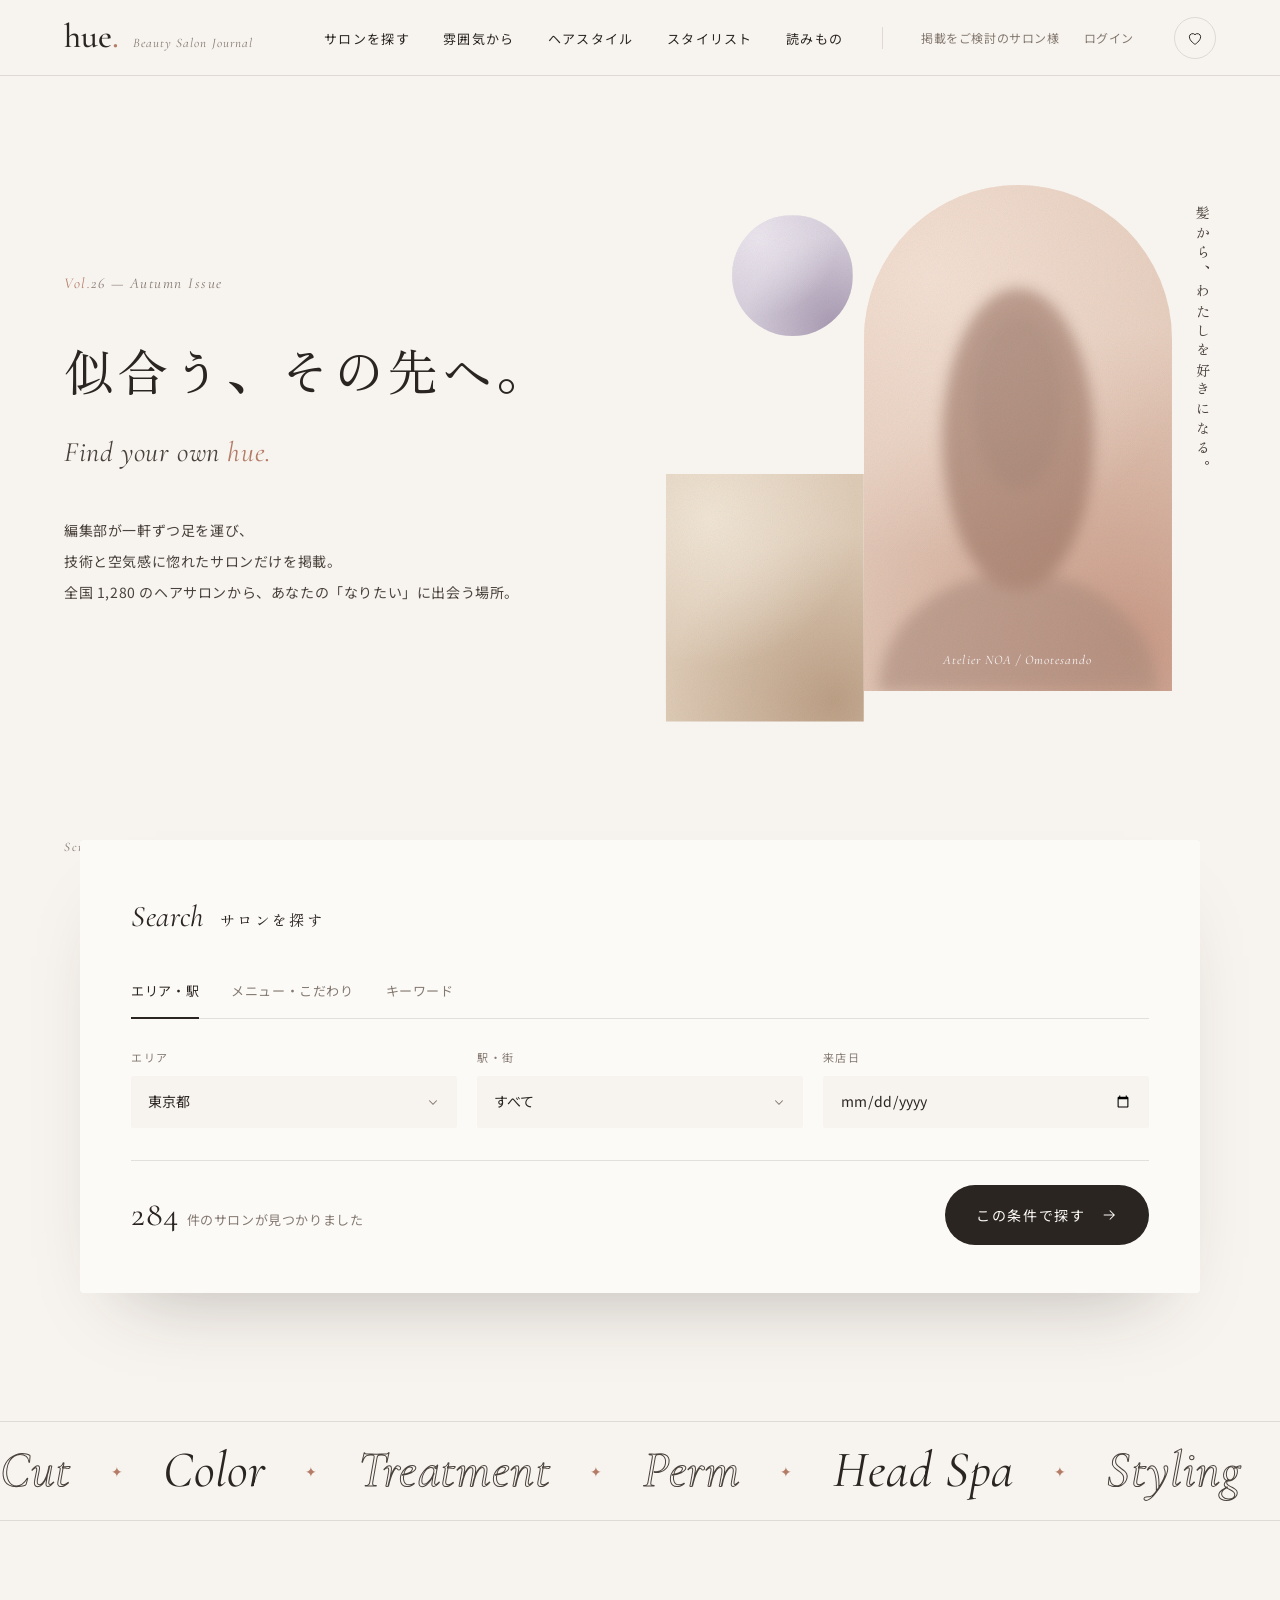
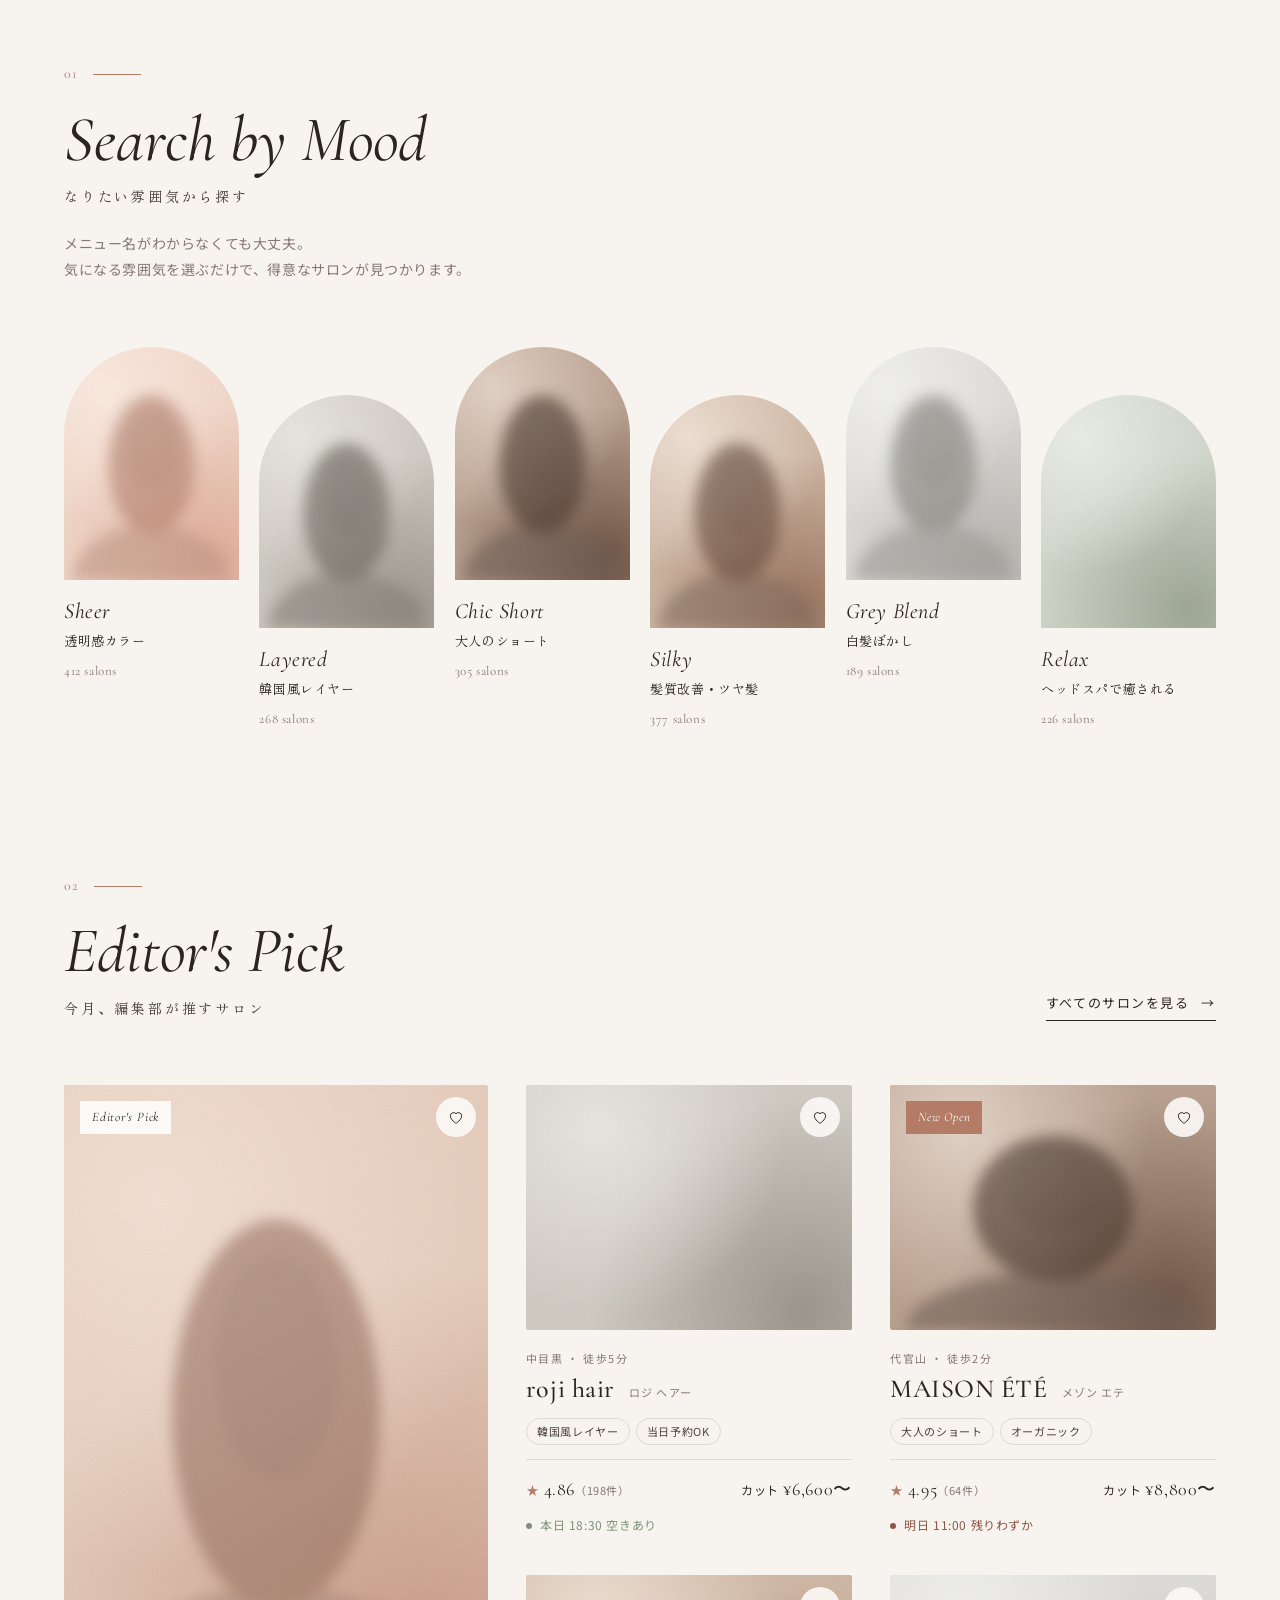
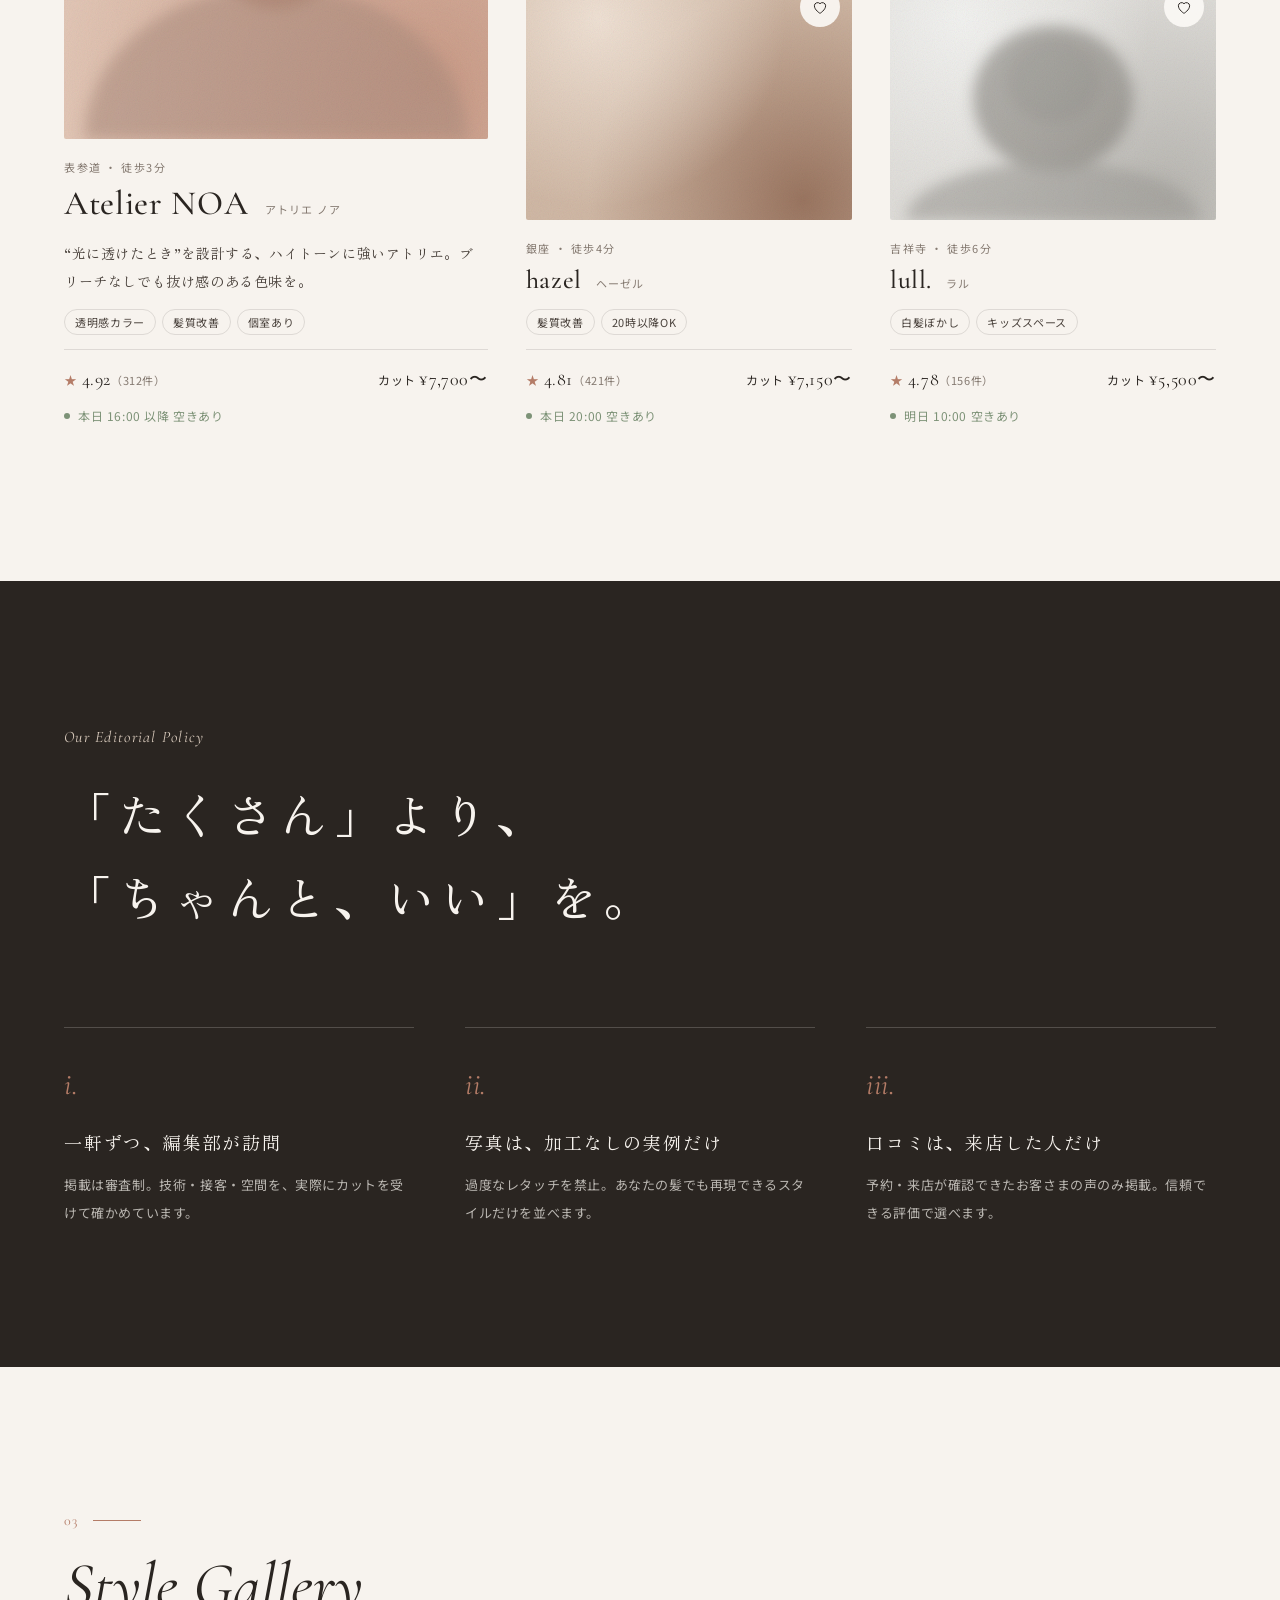
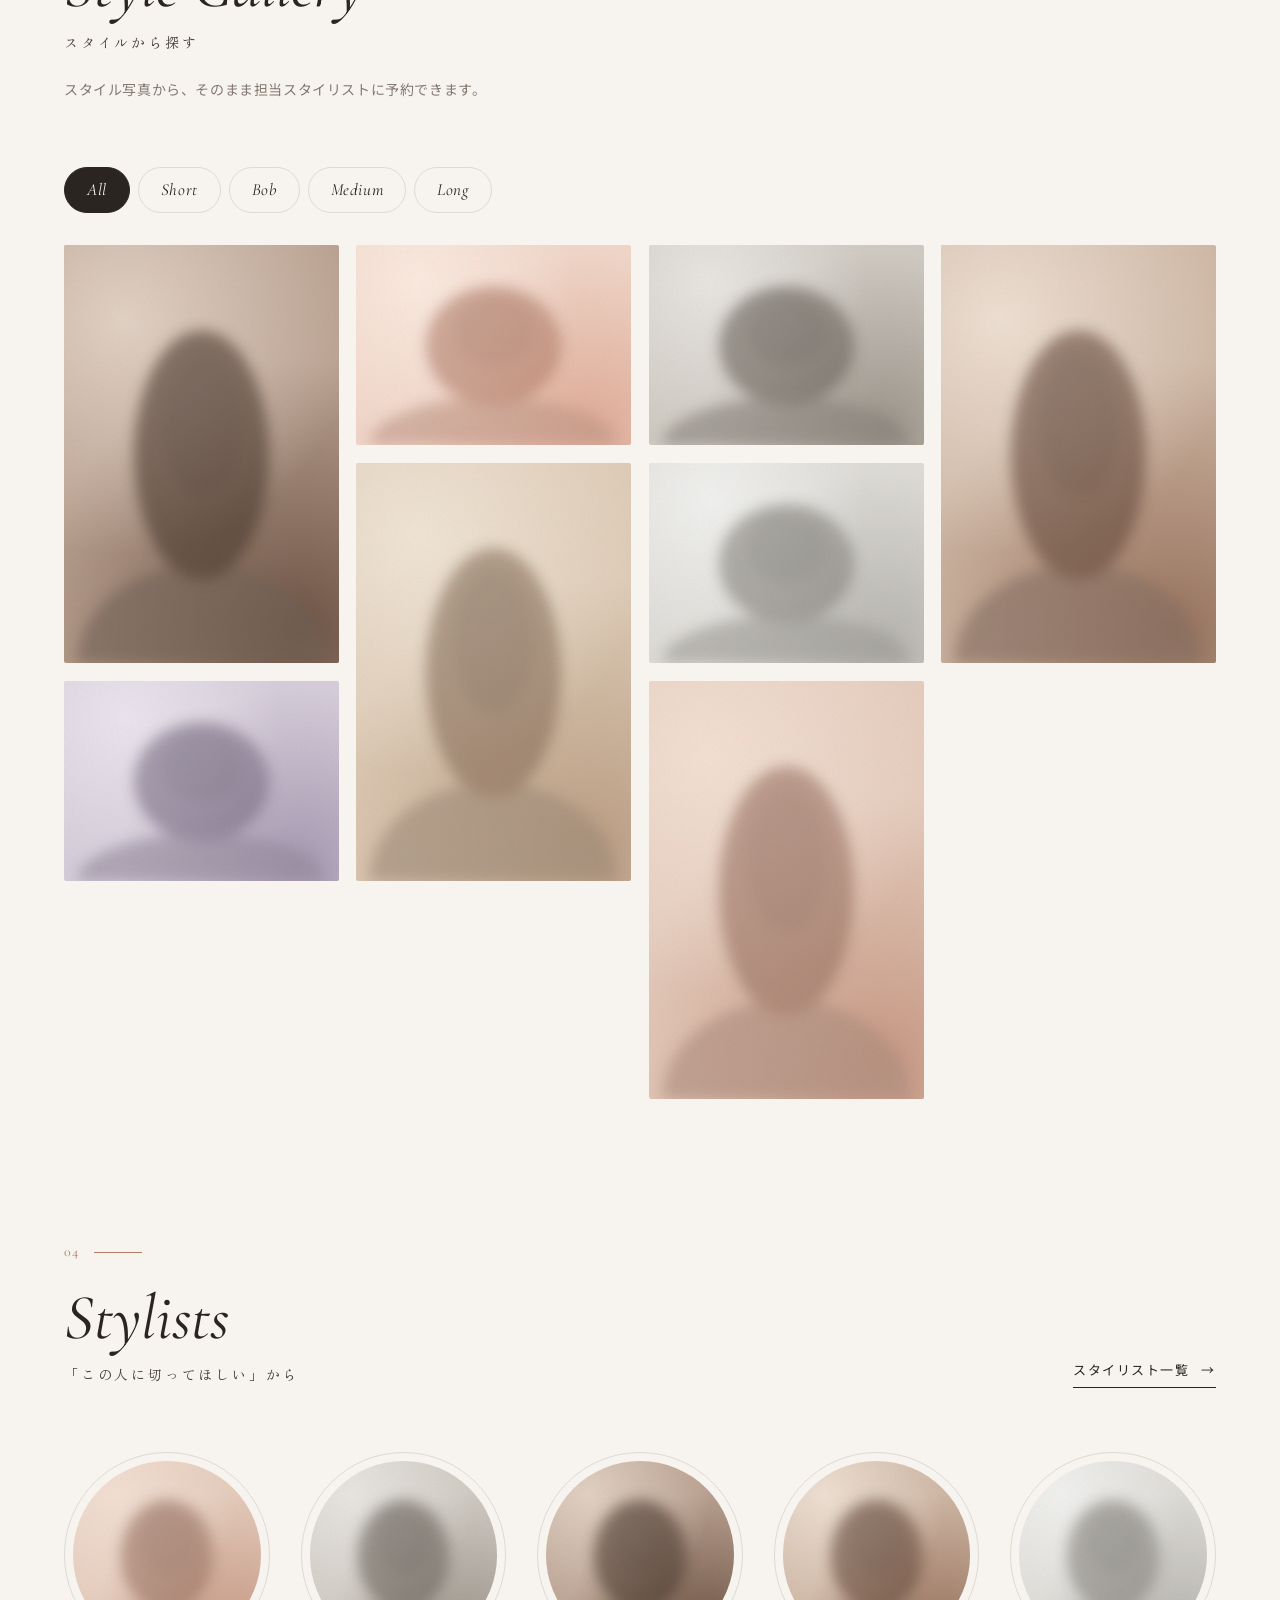
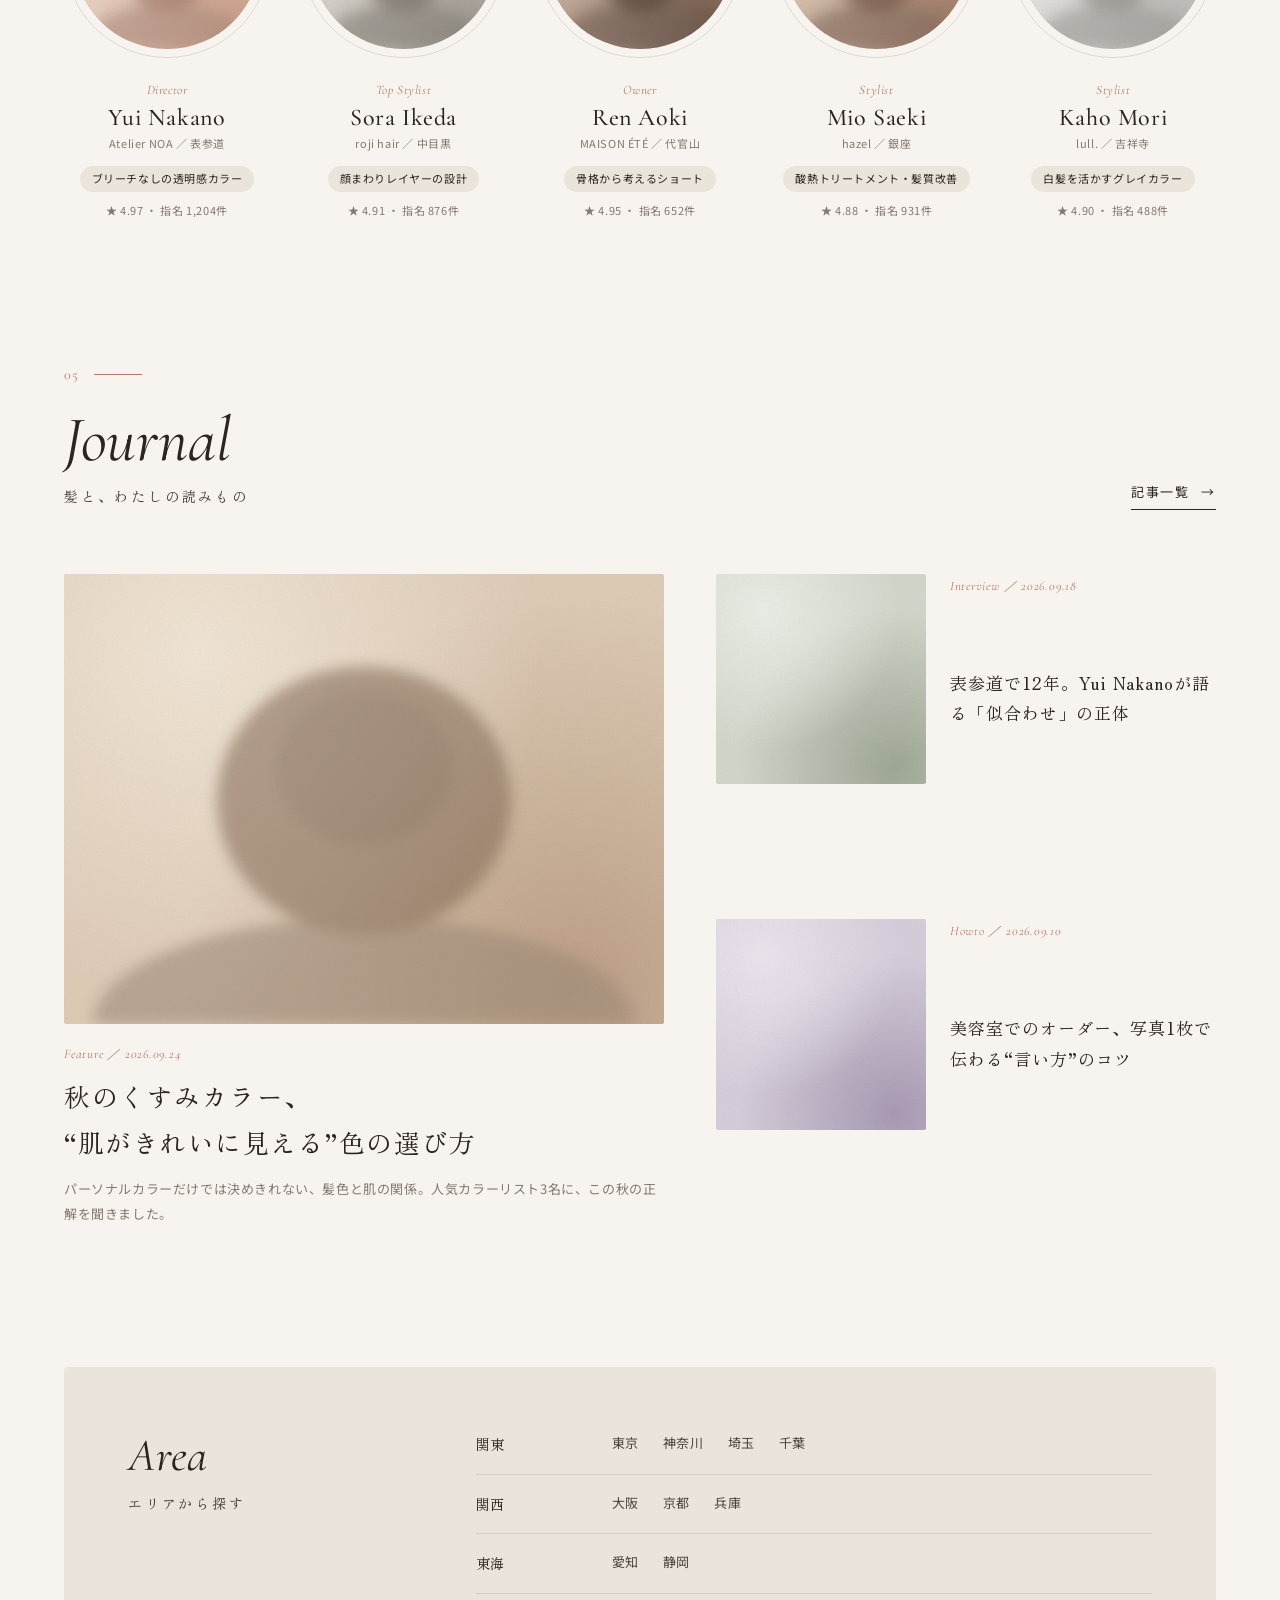
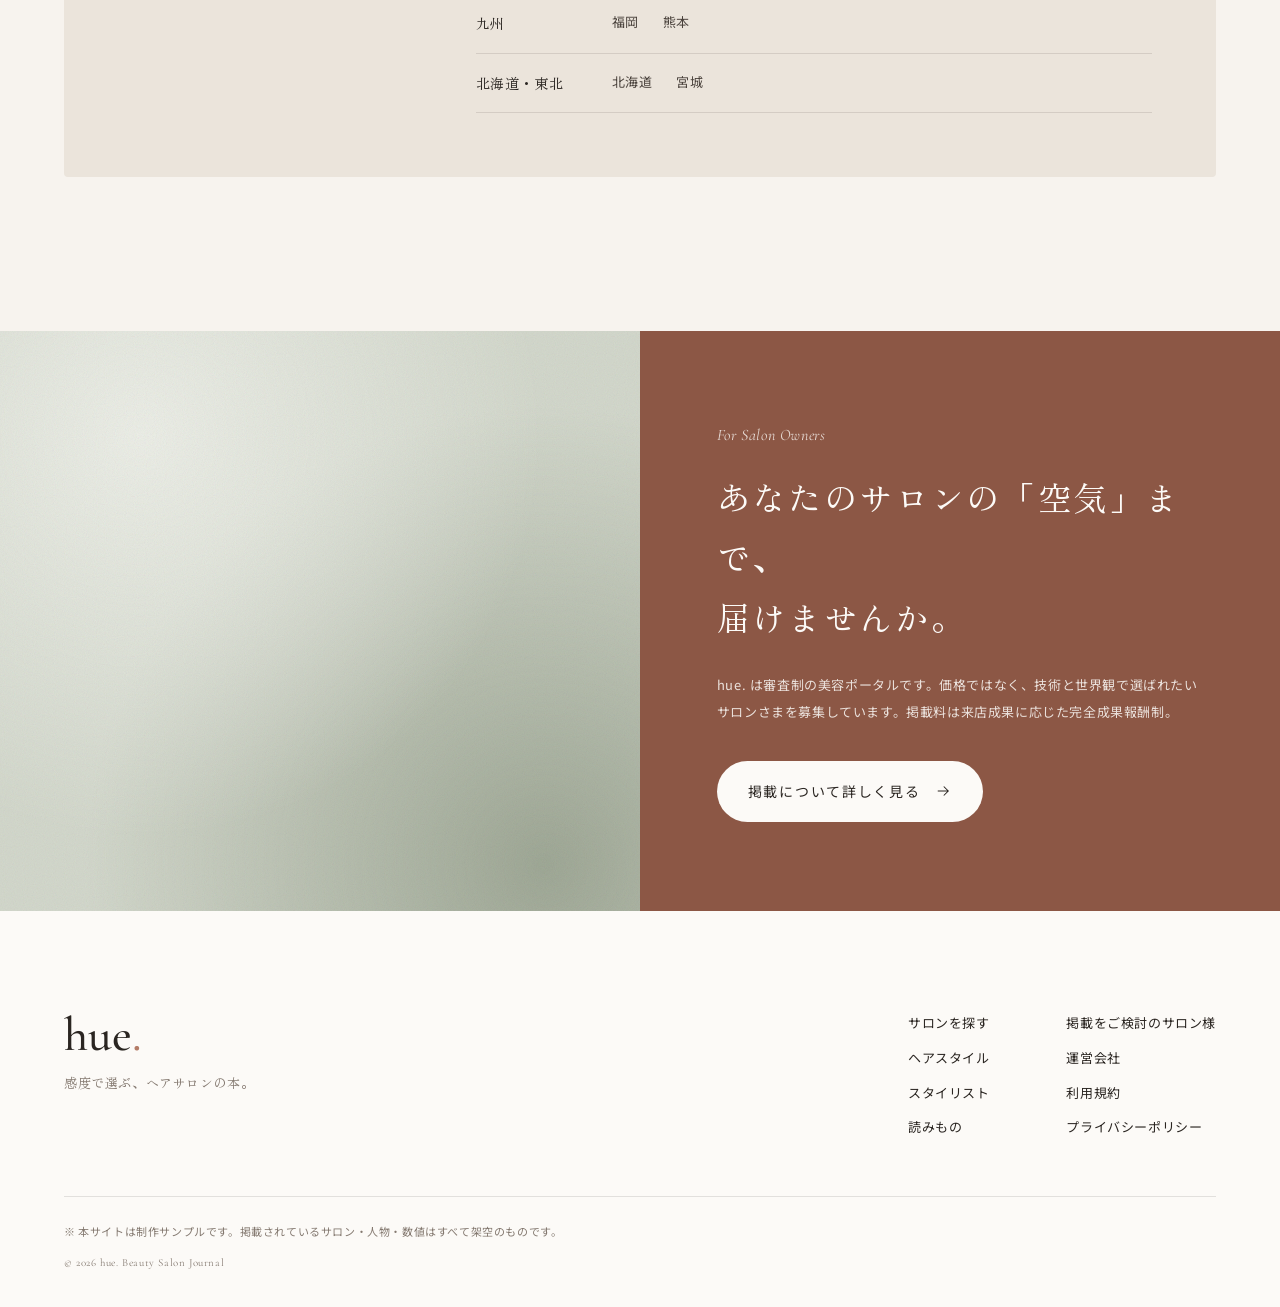
==== commit c08eeb6d: "Add sample pages3" ====
--- a/index.html
+++ b/index.html
@@ -1,568 +1,920 @@
-<!DOCTYPE html>
+<!doctype html>
 <html lang="ja">
-<head>
-  <meta charset="UTF-8">
-  <meta name="viewport" content="width=device-width, initial-scale=1.0">
-  <title>hue. | 感度で選ぶ、ヘアサロンの本（サンプル）</title>
-  <meta name="description" content="編集部が一軒ずつ選んだヘアサロンだけを掲載する美容ポータル「hue.」。エリア・なりたい雰囲気・スタイリストから、あなたに似合うサロンを。（架空サイトのサンプル）">
-  <link rel="preconnect" href="https://fonts.googleapis.com">
-  <link rel="preconnect" href="https://fonts.gstatic.com" crossorigin>
-  <link href="https://fonts.googleapis.com/css2?family=Cormorant+Garamond:ital,wght@0,400;0,500;1,400;1,500&family=Noto+Sans+JP:wght@400;500&family=Zen+Old+Mincho:wght@400;500&display=swap" rel="stylesheet">
-  <link rel="stylesheet" href="sample_beauty.css">
-  <script src="sample_beauty.js" defer></script>
-</head>
-<body>
-
-  <!-- ヘッダー -->
-  <header class="header" id="top">
-    <div class="header__inner">
-      <a href="#top" class="logo" aria-label="hue. トップへ">
-        <span class="logo__mark">hue<i>.</i></span>
-        <span class="logo__tag">Beauty Salon Journal</span>
-      </a>
-
-      <nav class="gnav" id="gnav" aria-label="グローバルナビゲーション">
-        <ul class="gnav__list">
-          <li><a href="#search"><span class="gnav__en">Search</span>サロンを探す</a></li>
-          <li><a href="#mood"><span class="gnav__en">Mood</span>雰囲気から</a></li>
-          <li><a href="#styles"><span class="gnav__en">Style</span>ヘアスタイル</a></li>
-          <li><a href="#stylists"><span class="gnav__en">Stylist</span>スタイリスト</a></li>
-          <li><a href="#journal"><span class="gnav__en">Journal</span>読みもの</a></li>
+  <head>
+    <meta charset="UTF-8" />
+    <meta name="viewport" content="width=device-width, initial-scale=1.0" />
+    <title>hue. | 感度で選ぶ、ヘアサロンの本（サンプル）</title>
+    <meta
+      name="description"
+      content="編集部が一軒ずつ選んだヘアサロンだけを掲載する美容ポータル「hue.」。エリア・なりたい雰囲気・スタイリストから、あなたに似合うサロンを。（架空サイトのサンプル）"
+    />
+    <link rel="preconnect" href="https://fonts.googleapis.com" />
+    <link rel="preconnect" href="https://fonts.gstatic.com" crossorigin />
+    <link
+      href="https://fonts.googleapis.com/css2?family=Cormorant+Garamond:ital,wght@0,400;0,500;1,400;1,500&family=Noto+Sans+JP:wght@400;500&family=Zen+Old+Mincho:wght@400;500&display=swap"
+      rel="stylesheet"
+    />
+    <link rel="stylesheet" href="sample_beauty.css" />
+    <script src="sample_beauty.js" defer></script>
+  </head>
+  <body>
+    <!-- ヘッダー -->
+    <header class="header" id="top">
+      <div class="header__inner">
+        <a href="#top" class="logo" aria-label="hue. トップへ">
+          <span class="logo__mark">hue<i>.</i></span>
+          <span class="logo__tag">Beauty Salon Journal</span>
+        </a>
+
+        <nav class="gnav" id="gnav" aria-label="グローバルナビゲーション">
+          <ul class="gnav__list">
+            <li>
+              <a href="#search"
+                ><span class="gnav__en">Search</span>サロンを探す</a
+              >
+            </li>
+            <li>
+              <a href="#mood"><span class="gnav__en">Mood</span>雰囲気から</a>
+            </li>
+            <li>
+              <a href="#styles"
+                ><span class="gnav__en">Style</span>ヘアスタイル</a
+              >
+            </li>
+            <li>
+              <a href="#stylists"
+                ><span class="gnav__en">Stylist</span>スタイリスト</a
+              >
+            </li>
+            <li>
+              <a href="#journal"
+                ><span class="gnav__en">Journal</span>読みもの</a
+              >
+            </li>
+          </ul>
+          <div class="gnav__sub">
+            <a href="#owner">掲載をご検討のサロン様</a>
+            <a href="#top">ログイン</a>
+          </div>
+        </nav>
+
+        <div class="header__actions">
+          <a href="#pickup" class="icon-btn" aria-label="お気に入り">
+            <svg viewBox="0 0 24 24" aria-hidden="true">
+              <path
+                d="M12 20.5s-7.5-4.6-7.5-10.2A4.3 4.3 0 0 1 12 7.6a4.3 4.3 0 0 1 7.5 2.7c0 5.6-7.5 10.2-7.5 10.2Z"
+              />
+            </svg>
+          </a>
+          <button
+            class="menu-btn"
+            id="menuBtn"
+            aria-label="メニューを開く"
+            aria-expanded="false"
+            aria-controls="gnav"
+          >
+            <span></span><span></span>
+          </button>
+        </div>
+      </div>
+    </header>
+
+    <main>
+      <!-- ========== メインビジュアル ========== -->
+      <section class="hero">
+        <div class="hero__copy">
+          <p class="hero__eyebrow"><span>Vol.</span>26 — Autumn Issue</p>
+          <h1 class="hero__title">
+            <span class="hero__title-line">似合う、その先へ。</span>
+            <span class="hero__title-line"></span>
+          </h1>
+          <p class="hero__en">Find your own <em>hue.</em></p>
+          <p class="hero__lead">
+            編集部が一軒ずつ足を運び、<br />
+            技術と空気感に惚れたサロンだけを掲載。<br />
+            全国 1,280 のヘアサロンから、<br
+              class="sp-only"
+            />あなたの「なりたい」に出会う場所。
+          </p>
+        </div>
+
+        <div class="hero__visual" aria-hidden="true">
+          <figure class="hero__img hero__img--main">
+            <div class="ph ph--portrait ph--a"></div>
+            <figcaption>Atelier NOA / Omotesando</figcaption>
+          </figure>
+          <figure class="hero__img hero__img--sub">
+            <div class="ph ph--b"></div>
+          </figure>
+          <figure class="hero__img hero__img--round">
+            <div class="ph ph--c"></div>
+          </figure>
+          <p class="hero__vertical">髪から、わたしを好きになる。</p>
+        </div>
+
+        <a href="#search" class="hero__scroll" aria-label="検索へスクロール"
+          ><span>Scroll</span></a
+        >
+      </section>
+
+      <!-- ========== 検索 ========== -->
+      <section class="search" id="search" aria-labelledby="search-title">
+        <form class="search__box" id="searchForm">
+          <h2 class="search__title" id="search-title">
+            <span class="en">Search</span>サロンを探す
+          </h2>
+
+          <!-- タブ切り替え（CSSの :checked で表示を切り替え） -->
+          <div class="search__tabs" role="radiogroup" aria-label="検索方法">
+            <input type="radio" name="mode" id="mode-area" checked />
+            <label for="mode-area">エリア・駅</label>
+            <input type="radio" name="mode" id="mode-menu" />
+            <label for="mode-menu">メニュー・こだわり</label>
+            <input type="radio" name="mode" id="mode-word" />
+            <label for="mode-word">キーワード</label>
+          </div>
+
+          <div class="search__panel search__panel--area">
+            <div class="field">
+              <label for="pref" class="field__label">エリア</label>
+              <select id="pref" class="field__control">
+                <option>東京都</option>
+                <option>神奈川県</option>
+                <option>大阪府</option>
+                <option>愛知県</option>
+                <option>福岡県</option>
+              </select>
+            </div>
+            <div class="field">
+              <label for="station" class="field__label">駅・街</label>
+              <select id="station" class="field__control">
+                <option>すべて</option>
+                <option>表参道・青山</option>
+                <option>代官山・中目黒</option>
+                <option>銀座・有楽町</option>
+                <option>恵比寿・広尾</option>
+                <option>吉祥寺</option>
+              </select>
+            </div>
+            <div class="field">
+              <label for="date" class="field__label">来店日</label>
+              <input type="date" id="date" class="field__control" />
+            </div>
+          </div>
+
+          <div class="search__panel search__panel--menu">
+            <fieldset class="chips">
+              <legend class="field__label">メニュー</legend>
+              <label class="chip"
+                ><input type="checkbox" checked /><span>カット</span></label
+              >
+              <label class="chip"
+                ><input type="checkbox" /><span>カラー</span></label
+              >
+              <label class="chip"
+                ><input type="checkbox" /><span>ブリーチ</span></label
+              >
+              <label class="chip"
+                ><input type="checkbox" /><span>パーマ</span></label
+              >
+              <label class="chip"
+                ><input type="checkbox" /><span>縮毛矯正</span></label
+              >
+              <label class="chip"
+                ><input type="checkbox" /><span>髪質改善</span></label
+              >
+              <label class="chip"
+                ><input type="checkbox" /><span>ヘッドスパ</span></label
+              >
+            </fieldset>
+            <fieldset class="chips">
+              <legend class="field__label">こだわり</legend>
+              <label class="chip"
+                ><input type="checkbox" /><span>個室あり</span></label
+              >
+              <label class="chip"
+                ><input type="checkbox" /><span>当日予約OK</span></label
+              >
+              <label class="chip"
+                ><input type="checkbox" /><span>20時以降も営業</span></label
+              >
+              <label class="chip"
+                ><input type="checkbox" /><span>オーガニック薬剤</span></label
+              >
+              <label class="chip"
+                ><input type="checkbox" /><span>キッズスペース</span></label
+              >
+            </fieldset>
+          </div>
+
+          <div class="search__panel search__panel--word">
+            <div class="field field--wide">
+              <label for="keyword" class="field__label">キーワード</label>
+              <input
+                type="search"
+                id="keyword"
+                class="field__control"
+                placeholder="サロン名・スタイリスト名・「くすみピンク」など"
+              />
+            </div>
+            <p class="search__suggest">
+              <span>よく検索されています</span>
+              <a href="#styles">#透明感カラー</a>
+              <a href="#styles">#韓国風レイヤー</a>
+              <a href="#styles">#耳かけショート</a>
+              <a href="#styles">#白髪ぼかし</a>
+            </p>
+          </div>
+
+          <div class="search__foot">
+            <p class="search__count"><em>284</em> 件のサロンが見つかりました</p>
+            <button type="submit" class="btn btn--dark">
+              この条件で探す
+              <svg viewBox="0 0 24 24" aria-hidden="true">
+                <path d="M5 12h14M13 6l6 6-6 6" />
+              </svg>
+            </button>
+          </div>
+          <p class="search__msg" id="searchMsg" role="status"></p>
+        </form>
+      </section>
+
+      <!-- ========== 流れるテキスト ========== -->
+      <div class="marquee" aria-hidden="true">
+        <div class="marquee__track">
+          <span>Cut</span><i>✦</i><span>Color</span><i>✦</i
+          ><span>Treatment</span><i>✦</i><span>Perm</span><i>✦</i
+          ><span>Head Spa</span><i>✦</i><span>Styling</span><i>✦</i>
+          <span>Cut</span><i>✦</i><span>Color</span><i>✦</i
+          ><span>Treatment</span><i>✦</i><span>Perm</span><i>✦</i
+          ><span>Head Spa</span><i>✦</i><span>Styling</span><i>✦</i>
+        </div>
+      </div>
+
+      <!-- ========== なりたい雰囲気から探す ========== -->
+      <section class="section mood" id="mood" aria-labelledby="mood-title">
+        <div class="section__head">
+          <p class="section__num">01</p>
+          <h2 class="section__title" id="mood-title">
+            <span class="en">Search by Mood</span>なりたい雰囲気から探す
+          </h2>
+          <p class="section__desc">
+            メニュー名がわからなくても大丈夫。<br />気になる雰囲気を選ぶだけで、得意なサロンが見つかります。
+          </p>
+        </div>
+
+        <ul class="mood__list">
+          <li class="mood__item reveal">
+            <a href="#pickup">
+              <div class="ph ph--portrait ph--d"></div>
+              <p class="mood__en">Sheer</p>
+              <p class="mood__ja">透明感カラー</p>
+              <span class="mood__count">412 salons</span>
+            </a>
+          </li>
+          <li class="mood__item reveal">
+            <a href="#pickup">
+              <div class="ph ph--portrait ph--e"></div>
+              <p class="mood__en">Layered</p>
+              <p class="mood__ja">韓国風レイヤー</p>
+              <span class="mood__count">268 salons</span>
+            </a>
+          </li>
+          <li class="mood__item reveal">
+            <a href="#pickup">
+              <div class="ph ph--portrait ph--f"></div>
+              <p class="mood__en">Chic Short</p>
+              <p class="mood__ja">大人のショート</p>
+              <span class="mood__count">305 salons</span>
+            </a>
+          </li>
+          <li class="mood__item reveal">
+            <a href="#pickup">
+              <div class="ph ph--portrait ph--g"></div>
+              <p class="mood__en">Silky</p>
+              <p class="mood__ja">髪質改善・ツヤ髪</p>
+              <span class="mood__count">377 salons</span>
+            </a>
+          </li>
+          <li class="mood__item reveal">
+            <a href="#pickup">
+              <div class="ph ph--portrait ph--h"></div>
+              <p class="mood__en">Grey Blend</p>
+              <p class="mood__ja">白髪ぼかし</p>
+              <span class="mood__count">189 salons</span>
+            </a>
+          </li>
+          <li class="mood__item reveal">
+            <a href="#pickup">
+              <div class="ph ph--i"></div>
+              <p class="mood__en">Relax</p>
+              <p class="mood__ja">ヘッドスパで癒される</p>
+              <span class="mood__count">226 salons</span>
+            </a>
+          </li>
         </ul>
-        <div class="gnav__sub">
-          <a href="#owner">掲載をご検討のサロン様</a>
-          <a href="#top">ログイン</a>
-        </div>
-      </nav>
-
-      <div class="header__actions">
-        <a href="#pickup" class="icon-btn" aria-label="お気に入り">
-          <svg viewBox="0 0 24 24" aria-hidden="true"><path d="M12 20.5s-7.5-4.6-7.5-10.2A4.3 4.3 0 0 1 12 7.6a4.3 4.3 0 0 1 7.5 2.7c0 5.6-7.5 10.2-7.5 10.2Z"/></svg>
-        </a>
-        <button class="menu-btn" id="menuBtn" aria-label="メニューを開く" aria-expanded="false" aria-controls="gnav">
-          <span></span><span></span>
-        </button>
+      </section>
+
+      <!-- ========== 注目のサロン ========== -->
+      <section
+        class="section pickup"
+        id="pickup"
+        aria-labelledby="pickup-title"
+      >
+        <div class="section__head section__head--row">
+          <div>
+            <p class="section__num">02</p>
+            <h2 class="section__title" id="pickup-title">
+              <span class="en">Editor's Pick</span>今月、編集部が推すサロン
+            </h2>
+          </div>
+          <a href="#search" class="link-more"
+            >すべてのサロンを見る<span aria-hidden="true">→</span></a
+          >
+        </div>
+
+        <div class="salon-grid">
+          <!-- 1枚目は大きく見せる -->
+          <article class="salon salon--feature reveal">
+            <div class="salon__img">
+              <div class="ph ph--portrait ph--a"></div>
+              <span class="salon__badge">Editor's Pick</span>
+              <label class="fav" aria-label="お気に入りに追加"
+                ><input type="checkbox" /><svg
+                  viewBox="0 0 24 24"
+                  aria-hidden="true"
+                >
+                  <path
+                    d="M12 20.5s-7.5-4.6-7.5-10.2A4.3 4.3 0 0 1 12 7.6a4.3 4.3 0 0 1 7.5 2.7c0 5.6-7.5 10.2-7.5 10.2Z"
+                  /></svg
+              ></label>
+            </div>
+            <div class="salon__body">
+              <p class="salon__area">表参道 ・ 徒歩3分</p>
+              <h3 class="salon__name">
+                Atelier NOA <span>アトリエ ノア</span>
+              </h3>
+              <p class="salon__catch">
+                “光に透けたとき”を設計する、ハイトーンに強いアトリエ。ブリーチなしでも抜け感のある色味を。
+              </p>
+              <ul class="tags">
+                <li>透明感カラー</li>
+                <li>髪質改善</li>
+                <li>個室あり</li>
+              </ul>
+              <div class="salon__meta">
+                <p class="rating">
+                  <span class="rating__star">★</span>4.92<span
+                    class="rating__count"
+                    >（312件）</span
+                  >
+                </p>
+                <p class="salon__price">カット <em>¥7,700〜</em></p>
+              </div>
+              <p class="salon__slot">
+                <span class="dot"></span>本日 16:00 以降 空きあり
+              </p>
+            </div>
+          </article>
+
+          <article class="salon reveal">
+            <div class="salon__img">
+              <div class="ph ph--e"></div>
+              <label class="fav" aria-label="お気に入りに追加"
+                ><input type="checkbox" /><svg
+                  viewBox="0 0 24 24"
+                  aria-hidden="true"
+                >
+                  <path
+                    d="M12 20.5s-7.5-4.6-7.5-10.2A4.3 4.3 0 0 1 12 7.6a4.3 4.3 0 0 1 7.5 2.7c0 5.6-7.5 10.2-7.5 10.2Z"
+                  /></svg
+              ></label>
+            </div>
+            <div class="salon__body">
+              <p class="salon__area">中目黒 ・ 徒歩5分</p>
+              <h3 class="salon__name">roji hair <span>ロジ ヘアー</span></h3>
+              <ul class="tags">
+                <li>韓国風レイヤー</li>
+                <li>当日予約OK</li>
+              </ul>
+              <div class="salon__meta">
+                <p class="rating">
+                  <span class="rating__star">★</span>4.86<span
+                    class="rating__count"
+                    >（198件）</span
+                  >
+                </p>
+                <p class="salon__price">カット <em>¥6,600〜</em></p>
+              </div>
+              <p class="salon__slot">
+                <span class="dot"></span>本日 18:30 空きあり
+              </p>
+            </div>
+          </article>
+
+          <article class="salon reveal">
+            <div class="salon__img">
+              <div class="ph ph--portrait ph--f"></div>
+              <span class="salon__badge salon__badge--new">New Open</span>
+              <label class="fav" aria-label="お気に入りに追加"
+                ><input type="checkbox" /><svg
+                  viewBox="0 0 24 24"
+                  aria-hidden="true"
+                >
+                  <path
+                    d="M12 20.5s-7.5-4.6-7.5-10.2A4.3 4.3 0 0 1 12 7.6a4.3 4.3 0 0 1 7.5 2.7c0 5.6-7.5 10.2-7.5 10.2Z"
+                  /></svg
+              ></label>
+            </div>
+            <div class="salon__body">
+              <p class="salon__area">代官山 ・ 徒歩2分</p>
+              <h3 class="salon__name">MAISON ÉTÉ <span>メゾン エテ</span></h3>
+              <ul class="tags">
+                <li>大人のショート</li>
+                <li>オーガニック</li>
+              </ul>
+              <div class="salon__meta">
+                <p class="rating">
+                  <span class="rating__star">★</span>4.95<span
+                    class="rating__count"
+                    >（64件）</span
+                  >
+                </p>
+                <p class="salon__price">カット <em>¥8,800〜</em></p>
+              </div>
+              <p class="salon__slot salon__slot--few">
+                <span class="dot"></span>明日 11:00 残りわずか
+              </p>
+            </div>
+          </article>
+
+          <article class="salon reveal">
+            <div class="salon__img">
+              <div class="ph ph--g"></div>
+              <label class="fav" aria-label="お気に入りに追加"
+                ><input type="checkbox" /><svg
+                  viewBox="0 0 24 24"
+                  aria-hidden="true"
+                >
+                  <path
+                    d="M12 20.5s-7.5-4.6-7.5-10.2A4.3 4.3 0 0 1 12 7.6a4.3 4.3 0 0 1 7.5 2.7c0 5.6-7.5 10.2-7.5 10.2Z"
+                  /></svg
+              ></label>
+            </div>
+            <div class="salon__body">
+              <p class="salon__area">銀座 ・ 徒歩4分</p>
+              <h3 class="salon__name">hazel <span>ヘーゼル</span></h3>
+              <ul class="tags">
+                <li>髪質改善</li>
+                <li>20時以降OK</li>
+              </ul>
+              <div class="salon__meta">
+                <p class="rating">
+                  <span class="rating__star">★</span>4.81<span
+                    class="rating__count"
+                    >（421件）</span
+                  >
+                </p>
+                <p class="salon__price">カット <em>¥7,150〜</em></p>
+              </div>
+              <p class="salon__slot">
+                <span class="dot"></span>本日 20:00 空きあり
+              </p>
+            </div>
+          </article>
+
+          <article class="salon reveal">
+            <div class="salon__img">
+              <div class="ph ph--portrait ph--h"></div>
+              <label class="fav" aria-label="お気に入りに追加"
+                ><input type="checkbox" /><svg
+                  viewBox="0 0 24 24"
+                  aria-hidden="true"
+                >
+                  <path
+                    d="M12 20.5s-7.5-4.6-7.5-10.2A4.3 4.3 0 0 1 12 7.6a4.3 4.3 0 0 1 7.5 2.7c0 5.6-7.5 10.2-7.5 10.2Z"
+                  /></svg
+              ></label>
+            </div>
+            <div class="salon__body">
+              <p class="salon__area">吉祥寺 ・ 徒歩6分</p>
+              <h3 class="salon__name">lull. <span>ラル</span></h3>
+              <ul class="tags">
+                <li>白髪ぼかし</li>
+                <li>キッズスペース</li>
+              </ul>
+              <div class="salon__meta">
+                <p class="rating">
+                  <span class="rating__star">★</span>4.78<span
+                    class="rating__count"
+                    >（156件）</span
+                  >
+                </p>
+                <p class="salon__price">カット <em>¥5,500〜</em></p>
+              </div>
+              <p class="salon__slot">
+                <span class="dot"></span>明日 10:00 空きあり
+              </p>
+            </div>
+          </article>
+        </div>
+      </section>
+
+      <!-- ========== コンセプト（ポータルの考え方） ========== -->
+      <section class="concept" aria-labelledby="concept-title">
+        <div class="concept__inner">
+          <p class="concept__en">Our Editorial Policy</p>
+          <h2 class="concept__title" id="concept-title">
+            「たくさん」より、<br />「ちゃんと、いい」を。
+          </h2>
+          <ol class="concept__list">
+            <li class="reveal">
+              <span class="concept__num">i.</span>
+              <h3>一軒ずつ、編集部が訪問</h3>
+              <p>
+                掲載は審査制。技術・接客・空間を、実際にカットを受けて確かめています。
+              </p>
+            </li>
+            <li class="reveal">
+              <span class="concept__num">ii.</span>
+              <h3>写真は、加工なしの実例だけ</h3>
+              <p>
+                過度なレタッチを禁止。あなたの髪でも再現できるスタイルだけを並べます。
+              </p>
+            </li>
+            <li class="reveal">
+              <span class="concept__num">iii.</span>
+              <h3>口コミは、来店した人だけ</h3>
+              <p>
+                予約・来店が確認できたお客さまの声のみ掲載。信頼できる評価で選べます。
+              </p>
+            </li>
+          </ol>
+        </div>
+      </section>
+
+      <!-- ========== スタイルギャラリー ========== -->
+      <section
+        class="section styles"
+        id="styles"
+        aria-labelledby="styles-title"
+      >
+        <div class="section__head">
+          <p class="section__num">03</p>
+          <h2 class="section__title" id="styles-title">
+            <span class="en">Style Gallery</span>スタイルから探す
+          </h2>
+          <p class="section__desc">
+            スタイル写真から、そのまま担当スタイリストに予約できます。
+          </p>
+        </div>
+
+        <!-- 長さで絞り込み（CSSの :has() で表示を切り替え） -->
+        <div class="filter" role="radiogroup" aria-label="髪の長さで絞り込み">
+          <input type="radio" name="length" id="len-all" checked /><label
+            for="len-all"
+            >All</label
+          >
+          <input type="radio" name="length" id="len-short" /><label
+            for="len-short"
+            >Short</label
+          >
+          <input type="radio" name="length" id="len-bob" /><label for="len-bob"
+            >Bob</label
+          >
+          <input type="radio" name="length" id="len-medium" /><label
+            for="len-medium"
+            >Medium</label
+          >
+          <input type="radio" name="length" id="len-long" /><label
+            for="len-long"
+            >Long</label
+          >
+        </div>
+
+        <ul class="style-grid">
+          <li class="style-card is-short is-tall">
+            <a href="#stylists"
+              ><div class="ph ph--portrait ph--f"></div>
+              <div class="style-card__info">
+                <p class="style-card__name">耳かけハンサムショート</p>
+                <p class="style-card__by">by Ren / MAISON ÉTÉ</p>
+              </div></a
+            >
+          </li>
+          <li class="style-card is-bob">
+            <a href="#stylists"
+              ><div class="ph ph--portrait ph--d"></div>
+              <div class="style-card__info">
+                <p class="style-card__name">切りっぱなしミニボブ</p>
+                <p class="style-card__by">by Yui / Atelier NOA</p>
+              </div></a
+            >
+          </li>
+          <li class="style-card is-long">
+            <a href="#stylists"
+              ><div class="ph ph--portrait ph--e"></div>
+              <div class="style-card__info">
+                <p class="style-card__name">くびれレイヤーロング</p>
+                <p class="style-card__by">by Sora / roji hair</p>
+              </div></a
+            >
+          </li>
+          <li class="style-card is-medium is-tall">
+            <a href="#stylists"
+              ><div class="ph ph--portrait ph--g"></div>
+              <div class="style-card__info">
+                <p class="style-card__name">ツヤ髪ワンカールミディ</p>
+                <p class="style-card__by">by Mio / hazel</p>
+              </div></a
+            >
+          </li>
+          <li class="style-card is-bob is-tall">
+            <a href="#stylists"
+              ><div class="ph ph--portrait ph--b"></div>
+              <div class="style-card__info">
+                <p class="style-card__name">ミルクティーベージュボブ</p>
+                <p class="style-card__by">by Yui / Atelier NOA</p>
+              </div></a
+            >
+          </li>
+          <li class="style-card is-short">
+            <a href="#stylists"
+              ><div class="ph ph--portrait ph--h"></div>
+              <div class="style-card__info">
+                <p class="style-card__name">白髪ぼかしマッシュショート</p>
+                <p class="style-card__by">by Kaho / lull.</p>
+              </div></a
+            >
+          </li>
+          <li class="style-card is-medium">
+            <a href="#stylists"
+              ><div class="ph ph--portrait ph--c"></div>
+              <div class="style-card__info">
+                <p class="style-card__name">ラベンダーグレージュ</p>
+                <p class="style-card__by">by Sora / roji hair</p>
+              </div></a
+            >
+          </li>
+          <li class="style-card is-long is-tall">
+            <a href="#stylists"
+              ><div class="ph ph--portrait ph--a"></div>
+              <div class="style-card__info">
+                <p class="style-card__name">透け感ハイライトロング</p>
+                <p class="style-card__by">by Yui / Atelier NOA</p>
+              </div></a
+            >
+          </li>
+        </ul>
+      </section>
+
+      <!-- ========== スタイリスト ========== -->
+      <section
+        class="section stylists"
+        id="stylists"
+        aria-labelledby="stylists-title"
+      >
+        <div class="section__head section__head--row">
+          <div>
+            <p class="section__num">04</p>
+            <h2 class="section__title" id="stylists-title">
+              <span class="en">Stylists</span>「この人に切ってほしい」から
+            </h2>
+          </div>
+          <a href="#stylists" class="link-more"
+            >スタイリスト一覧<span aria-hidden="true">→</span></a
+          >
+        </div>
+
+        <ul class="stylist-list">
+          <li class="stylist">
+            <div class="stylist__photo">
+              <div class="ph ph--portrait ph--a"></div>
+            </div>
+            <p class="stylist__role">Director</p>
+            <h3 class="stylist__name">Yui Nakano</h3>
+            <p class="stylist__salon">Atelier NOA ／ 表参道</p>
+            <p class="stylist__skill">ブリーチなしの透明感カラー</p>
+            <p class="stylist__rate">★ 4.97 ・ 指名 1,204件</p>
+          </li>
+          <li class="stylist">
+            <div class="stylist__photo">
+              <div class="ph ph--portrait ph--e"></div>
+            </div>
+            <p class="stylist__role">Top Stylist</p>
+            <h3 class="stylist__name">Sora Ikeda</h3>
+            <p class="stylist__salon">roji hair ／ 中目黒</p>
+            <p class="stylist__skill">顔まわりレイヤーの設計</p>
+            <p class="stylist__rate">★ 4.91 ・ 指名 876件</p>
+          </li>
+          <li class="stylist">
+            <div class="stylist__photo">
+              <div class="ph ph--portrait ph--f"></div>
+            </div>
+            <p class="stylist__role">Owner</p>
+            <h3 class="stylist__name">Ren Aoki</h3>
+            <p class="stylist__salon">MAISON ÉTÉ ／ 代官山</p>
+            <p class="stylist__skill">骨格から考えるショート</p>
+            <p class="stylist__rate">★ 4.95 ・ 指名 652件</p>
+          </li>
+          <li class="stylist">
+            <div class="stylist__photo">
+              <div class="ph ph--portrait ph--g"></div>
+            </div>
+            <p class="stylist__role">Stylist</p>
+            <h3 class="stylist__name">Mio Saeki</h3>
+            <p class="stylist__salon">hazel ／ 銀座</p>
+            <p class="stylist__skill">酸熱トリートメント・髪質改善</p>
+            <p class="stylist__rate">★ 4.88 ・ 指名 931件</p>
+          </li>
+          <li class="stylist">
+            <div class="stylist__photo">
+              <div class="ph ph--portrait ph--h"></div>
+            </div>
+            <p class="stylist__role">Stylist</p>
+            <h3 class="stylist__name">Kaho Mori</h3>
+            <p class="stylist__salon">lull. ／ 吉祥寺</p>
+            <p class="stylist__skill">白髪を活かすグレイカラー</p>
+            <p class="stylist__rate">★ 4.90 ・ 指名 488件</p>
+          </li>
+        </ul>
+      </section>
+
+      <!-- ========== 読みもの ========== -->
+      <section
+        class="section journal"
+        id="journal"
+        aria-labelledby="journal-title"
+      >
+        <div class="section__head section__head--row">
+          <div>
+            <p class="section__num">05</p>
+            <h2 class="section__title" id="journal-title">
+              <span class="en">Journal</span>髪と、わたしの読みもの
+            </h2>
+          </div>
+          <a href="#journal" class="link-more"
+            >記事一覧<span aria-hidden="true">→</span></a
+          >
+        </div>
+
+        <div class="journal__grid">
+          <article class="article article--main reveal">
+            <a href="#journal">
+              <div class="article__img">
+                <div class="ph ph--portrait ph--b"></div>
+              </div>
+              <p class="article__cat">Feature ／ 2026.09.24</p>
+              <h3 class="article__title">
+                秋のくすみカラー、<br />“肌がきれいに見える”色の選び方
+              </h3>
+              <p class="article__excerpt">
+                パーソナルカラーだけでは決めきれない、髪色と肌の関係。人気カラーリスト3名に、この秋の正解を聞きました。
+              </p>
+            </a>
+          </article>
+          <article class="article reveal">
+            <a href="#journal">
+              <div class="article__img"><div class="ph ph--i"></div></div>
+              <p class="article__cat">Interview ／ 2026.09.18</p>
+              <h3 class="article__title">
+                表参道で12年。Yui Nakanoが語る「似合わせ」の正体
+              </h3>
+            </a>
+          </article>
+          <article class="article reveal">
+            <a href="#journal">
+              <div class="article__img"><div class="ph ph--c"></div></div>
+              <p class="article__cat">Howto ／ 2026.09.10</p>
+              <h3 class="article__title">
+                美容室でのオーダー、写真1枚で伝わる“言い方”のコツ
+              </h3>
+            </a>
+          </article>
+        </div>
+      </section>
+
+      <!-- ========== エリアから探す ========== -->
+      <section class="section area" aria-labelledby="area-title">
+        <div class="area__inner">
+          <h2 class="section__title" id="area-title">
+            <span class="en">Area</span>エリアから探す
+          </h2>
+          <dl class="area__list">
+            <div>
+              <dt>関東</dt>
+              <dd>
+                <a href="#search">東京</a><a href="#search">神奈川</a
+                ><a href="#search">埼玉</a><a href="#search">千葉</a>
+              </dd>
+            </div>
+            <div>
+              <dt>関西</dt>
+              <dd>
+                <a href="#search">大阪</a><a href="#search">京都</a
+                ><a href="#search">兵庫</a>
+              </dd>
+            </div>
+            <div>
+              <dt>東海</dt>
+              <dd><a href="#search">愛知</a><a href="#search">静岡</a></dd>
+            </div>
+            <div>
+              <dt>九州</dt>
+              <dd><a href="#search">福岡</a><a href="#search">熊本</a></dd>
+            </div>
+            <div>
+              <dt>北海道・東北</dt>
+              <dd><a href="#search">北海道</a><a href="#search">宮城</a></dd>
+            </div>
+          </dl>
+        </div>
+      </section>
+
+      <!-- ========== 掲載希望のサロン向け ========== -->
+      <section class="owner" id="owner" aria-labelledby="owner-title">
+        <div class="owner__visual" aria-hidden="true">
+          <div class="ph ph--i"></div>
+        </div>
+        <div class="owner__body">
+          <p class="owner__en">For Salon Owners</p>
+          <h2 class="owner__title" id="owner-title">
+            あなたのサロンの「空気」まで、<br />届けませんか。
+          </h2>
+          <p>
+            hue.
+            は審査制の美容ポータルです。価格ではなく、技術と世界観で選ばれたいサロンさまを募集しています。掲載料は来店成果に応じた完全成果報酬制。
+          </p>
+          <a href="#owner" class="btn btn--light"
+            >掲載について詳しく見る
+            <svg viewBox="0 0 24 24" aria-hidden="true">
+              <path d="M5 12h14M13 6l6 6-6 6" />
+            </svg>
+          </a>
+        </div>
+      </section>
+    </main>
+
+    <!-- フッター -->
+    <footer class="footer">
+      <div class="footer__inner">
+        <div class="footer__brand">
+          <p class="logo__mark">hue<i>.</i></p>
+          <p class="footer__copy">感度で選ぶ、ヘアサロンの本。</p>
+        </div>
+        <nav class="footer__nav" aria-label="フッターナビゲーション">
+          <ul>
+            <li><a href="#search">サロンを探す</a></li>
+            <li><a href="#styles">ヘアスタイル</a></li>
+            <li><a href="#stylists">スタイリスト</a></li>
+            <li><a href="#journal">読みもの</a></li>
+          </ul>
+          <ul>
+            <li><a href="#owner">掲載をご検討のサロン様</a></li>
+            <li><a href="#top">運営会社</a></li>
+            <li><a href="#top">利用規約</a></li>
+            <li><a href="#top">プライバシーポリシー</a></li>
+          </ul>
+        </nav>
       </div>
-    </div>
-  </header>
-
-  <main>
-
-    <!-- ========== メインビジュアル ========== -->
-    <section class="hero">
-      <div class="hero__copy">
-        <p class="hero__eyebrow"><span>Vol.</span>26 — Autumn Issue</p>
-        <h1 class="hero__title">
-          <span class="hero__title-line">似合う、</span>
-          <span class="hero__title-line">の、その先へ。</span>
-        </h1>
-        <p class="hero__en">Find your own <em>hue.</em></p>
-        <p class="hero__lead">
-          編集部が一軒ずつ足を運び、<br>
-          技術と空気感に惚れたサロンだけを掲載。<br>
-          全国 1,280 のヘアサロンから、<br class="sp-only">あなたの「なりたい」に出会う場所。
-        </p>
-      </div>
-
-      <div class="hero__visual" aria-hidden="true">
-        <figure class="hero__img hero__img--main">
-          <div class="ph ph--portrait ph--a"></div>
-          <figcaption>Atelier NOA / Omotesando</figcaption>
-        </figure>
-        <figure class="hero__img hero__img--sub">
-          <div class="ph ph--b"></div>
-        </figure>
-        <figure class="hero__img hero__img--round">
-          <div class="ph ph--c"></div>
-        </figure>
-        <p class="hero__vertical">髪から、わたしを好きになる。</p>
-      </div>
-
-      <a href="#search" class="hero__scroll" aria-label="検索へスクロール"><span>Scroll</span></a>
-    </section>
-
-    <!-- ========== 検索 ========== -->
-    <section class="search" id="search" aria-labelledby="search-title">
-      <form class="search__box" id="searchForm">
-        <h2 class="search__title" id="search-title"><span class="en">Search</span>サロンを探す</h2>
-
-        <!-- タブ切り替え（CSSの :checked で表示を切り替え） -->
-        <div class="search__tabs" role="radiogroup" aria-label="検索方法">
-          <input type="radio" name="mode" id="mode-area" checked>
-          <label for="mode-area">エリア・駅</label>
-          <input type="radio" name="mode" id="mode-menu">
-          <label for="mode-menu">メニュー・こだわり</label>
-          <input type="radio" name="mode" id="mode-word">
-          <label for="mode-word">キーワード</label>
-        </div>
-
-        <div class="search__panel search__panel--area">
-          <div class="field">
-            <label for="pref" class="field__label">エリア</label>
-            <select id="pref" class="field__control">
-              <option>東京都</option><option>神奈川県</option><option>大阪府</option><option>愛知県</option><option>福岡県</option>
-            </select>
-          </div>
-          <div class="field">
-            <label for="station" class="field__label">駅・街</label>
-            <select id="station" class="field__control">
-              <option>すべて</option><option>表参道・青山</option><option>代官山・中目黒</option><option>銀座・有楽町</option><option>恵比寿・広尾</option><option>吉祥寺</option>
-            </select>
-          </div>
-          <div class="field">
-            <label for="date" class="field__label">来店日</label>
-            <input type="date" id="date" class="field__control">
-          </div>
-        </div>
-
-        <div class="search__panel search__panel--menu">
-          <fieldset class="chips">
-            <legend class="field__label">メニュー</legend>
-            <label class="chip"><input type="checkbox" checked><span>カット</span></label>
-            <label class="chip"><input type="checkbox"><span>カラー</span></label>
-            <label class="chip"><input type="checkbox"><span>ブリーチ</span></label>
-            <label class="chip"><input type="checkbox"><span>パーマ</span></label>
-            <label class="chip"><input type="checkbox"><span>縮毛矯正</span></label>
-            <label class="chip"><input type="checkbox"><span>髪質改善</span></label>
-            <label class="chip"><input type="checkbox"><span>ヘッドスパ</span></label>
-          </fieldset>
-          <fieldset class="chips">
-            <legend class="field__label">こだわり</legend>
-            <label class="chip"><input type="checkbox"><span>個室あり</span></label>
-            <label class="chip"><input type="checkbox"><span>当日予約OK</span></label>
-            <label class="chip"><input type="checkbox"><span>20時以降も営業</span></label>
-            <label class="chip"><input type="checkbox"><span>オーガニック薬剤</span></label>
-            <label class="chip"><input type="checkbox"><span>キッズスペース</span></label>
-          </fieldset>
-        </div>
-
-        <div class="search__panel search__panel--word">
-          <div class="field field--wide">
-            <label for="keyword" class="field__label">キーワード</label>
-            <input type="search" id="keyword" class="field__control" placeholder="サロン名・スタイリスト名・「くすみピンク」など">
-          </div>
-          <p class="search__suggest">
-            <span>よく検索されています</span>
-            <a href="#styles">#透明感カラー</a>
-            <a href="#styles">#韓国風レイヤー</a>
-            <a href="#styles">#耳かけショート</a>
-            <a href="#styles">#白髪ぼかし</a>
-          </p>
-        </div>
-
-        <div class="search__foot">
-          <p class="search__count"><em>284</em> 件のサロンが見つかりました</p>
-          <button type="submit" class="btn btn--dark">
-            この条件で探す
-            <svg viewBox="0 0 24 24" aria-hidden="true"><path d="M5 12h14M13 6l6 6-6 6"/></svg>
-          </button>
-        </div>
-        <p class="search__msg" id="searchMsg" role="status"></p>
-      </form>
-    </section>
-
-    <!-- ========== 流れるテキスト ========== -->
-    <div class="marquee" aria-hidden="true">
-      <div class="marquee__track">
-        <span>Cut</span><i>✦</i><span>Color</span><i>✦</i><span>Treatment</span><i>✦</i><span>Perm</span><i>✦</i><span>Head Spa</span><i>✦</i><span>Styling</span><i>✦</i>
-        <span>Cut</span><i>✦</i><span>Color</span><i>✦</i><span>Treatment</span><i>✦</i><span>Perm</span><i>✦</i><span>Head Spa</span><i>✦</i><span>Styling</span><i>✦</i>
-      </div>
-    </div>
-
-    <!-- ========== なりたい雰囲気から探す ========== -->
-    <section class="section mood" id="mood" aria-labelledby="mood-title">
-      <div class="section__head">
-        <p class="section__num">01</p>
-        <h2 class="section__title" id="mood-title"><span class="en">Search by Mood</span>なりたい雰囲気から探す</h2>
-        <p class="section__desc">メニュー名がわからなくても大丈夫。<br>気になる雰囲気を選ぶだけで、得意なサロンが見つかります。</p>
-      </div>
-
-      <ul class="mood__list">
-        <li class="mood__item reveal">
-          <a href="#pickup">
-            <div class="ph ph--portrait ph--d"></div>
-            <p class="mood__en">Sheer</p>
-            <p class="mood__ja">透明感カラー</p>
-            <span class="mood__count">412 salons</span>
-          </a>
-        </li>
-        <li class="mood__item reveal">
-          <a href="#pickup">
-            <div class="ph ph--portrait ph--e"></div>
-            <p class="mood__en">Layered</p>
-            <p class="mood__ja">韓国風レイヤー</p>
-            <span class="mood__count">268 salons</span>
-          </a>
-        </li>
-        <li class="mood__item reveal">
-          <a href="#pickup">
-            <div class="ph ph--portrait ph--f"></div>
-            <p class="mood__en">Chic Short</p>
-            <p class="mood__ja">大人のショート</p>
-            <span class="mood__count">305 salons</span>
-          </a>
-        </li>
-        <li class="mood__item reveal">
-          <a href="#pickup">
-            <div class="ph ph--portrait ph--g"></div>
-            <p class="mood__en">Silky</p>
-            <p class="mood__ja">髪質改善・ツヤ髪</p>
-            <span class="mood__count">377 salons</span>
-          </a>
-        </li>
-        <li class="mood__item reveal">
-          <a href="#pickup">
-            <div class="ph ph--portrait ph--h"></div>
-            <p class="mood__en">Grey Blend</p>
-            <p class="mood__ja">白髪ぼかし</p>
-            <span class="mood__count">189 salons</span>
-          </a>
-        </li>
-        <li class="mood__item reveal">
-          <a href="#pickup">
-            <div class="ph ph--i"></div>
-            <p class="mood__en">Relax</p>
-            <p class="mood__ja">ヘッドスパで癒される</p>
-            <span class="mood__count">226 salons</span>
-          </a>
-        </li>
-      </ul>
-    </section>
-
-    <!-- ========== 注目のサロン ========== -->
-    <section class="section pickup" id="pickup" aria-labelledby="pickup-title">
-      <div class="section__head section__head--row">
-        <div>
-          <p class="section__num">02</p>
-          <h2 class="section__title" id="pickup-title"><span class="en">Editor's Pick</span>今月、編集部が推すサロン</h2>
-        </div>
-        <a href="#search" class="link-more">すべてのサロンを見る<span aria-hidden="true">→</span></a>
-      </div>
-
-      <div class="salon-grid">
-        <!-- 1枚目は大きく見せる -->
-        <article class="salon salon--feature reveal">
-          <div class="salon__img">
-            <div class="ph ph--portrait ph--a"></div>
-            <span class="salon__badge">Editor's Pick</span>
-            <label class="fav" aria-label="お気に入りに追加"><input type="checkbox"><svg viewBox="0 0 24 24" aria-hidden="true"><path d="M12 20.5s-7.5-4.6-7.5-10.2A4.3 4.3 0 0 1 12 7.6a4.3 4.3 0 0 1 7.5 2.7c0 5.6-7.5 10.2-7.5 10.2Z"/></svg></label>
-          </div>
-          <div class="salon__body">
-            <p class="salon__area">表参道 ・ 徒歩3分</p>
-            <h3 class="salon__name">Atelier NOA <span>アトリエ ノア</span></h3>
-            <p class="salon__catch">“光に透けたとき”を設計する、ハイトーンに強いアトリエ。ブリーチなしでも抜け感のある色味を。</p>
-            <ul class="tags"><li>透明感カラー</li><li>髪質改善</li><li>個室あり</li></ul>
-            <div class="salon__meta">
-              <p class="rating"><span class="rating__star">★</span>4.92<span class="rating__count">（312件）</span></p>
-              <p class="salon__price">カット <em>¥7,700〜</em></p>
-            </div>
-            <p class="salon__slot"><span class="dot"></span>本日 16:00 以降 空きあり</p>
-          </div>
-        </article>
-
-        <article class="salon reveal">
-          <div class="salon__img">
-            <div class="ph ph--e"></div>
-            <label class="fav" aria-label="お気に入りに追加"><input type="checkbox"><svg viewBox="0 0 24 24" aria-hidden="true"><path d="M12 20.5s-7.5-4.6-7.5-10.2A4.3 4.3 0 0 1 12 7.6a4.3 4.3 0 0 1 7.5 2.7c0 5.6-7.5 10.2-7.5 10.2Z"/></svg></label>
-          </div>
-          <div class="salon__body">
-            <p class="salon__area">中目黒 ・ 徒歩5分</p>
-            <h3 class="salon__name">roji hair <span>ロジ ヘアー</span></h3>
-            <ul class="tags"><li>韓国風レイヤー</li><li>当日予約OK</li></ul>
-            <div class="salon__meta">
-              <p class="rating"><span class="rating__star">★</span>4.86<span class="rating__count">（198件）</span></p>
-              <p class="salon__price">カット <em>¥6,600〜</em></p>
-            </div>
-            <p class="salon__slot"><span class="dot"></span>本日 18:30 空きあり</p>
-          </div>
-        </article>
-
-        <article class="salon reveal">
-          <div class="salon__img">
-            <div class="ph ph--portrait ph--f"></div>
-            <span class="salon__badge salon__badge--new">New Open</span>
-            <label class="fav" aria-label="お気に入りに追加"><input type="checkbox"><svg viewBox="0 0 24 24" aria-hidden="true"><path d="M12 20.5s-7.5-4.6-7.5-10.2A4.3 4.3 0 0 1 12 7.6a4.3 4.3 0 0 1 7.5 2.7c0 5.6-7.5 10.2-7.5 10.2Z"/></svg></label>
-          </div>
-          <div class="salon__body">
-            <p class="salon__area">代官山 ・ 徒歩2分</p>
-            <h3 class="salon__name">MAISON ÉTÉ <span>メゾン エテ</span></h3>
-            <ul class="tags"><li>大人のショート</li><li>オーガニック</li></ul>
-            <div class="salon__meta">
-              <p class="rating"><span class="rating__star">★</span>4.95<span class="rating__count">（64件）</span></p>
-              <p class="salon__price">カット <em>¥8,800〜</em></p>
-            </div>
-            <p class="salon__slot salon__slot--few"><span class="dot"></span>明日 11:00 残りわずか</p>
-          </div>
-        </article>
-
-        <article class="salon reveal">
-          <div class="salon__img">
-            <div class="ph ph--g"></div>
-            <label class="fav" aria-label="お気に入りに追加"><input type="checkbox"><svg viewBox="0 0 24 24" aria-hidden="true"><path d="M12 20.5s-7.5-4.6-7.5-10.2A4.3 4.3 0 0 1 12 7.6a4.3 4.3 0 0 1 7.5 2.7c0 5.6-7.5 10.2-7.5 10.2Z"/></svg></label>
-          </div>
-          <div class="salon__body">
-            <p class="salon__area">銀座 ・ 徒歩4分</p>
-            <h3 class="salon__name">hazel <span>ヘーゼル</span></h3>
-            <ul class="tags"><li>髪質改善</li><li>20時以降OK</li></ul>
-            <div class="salon__meta">
-              <p class="rating"><span class="rating__star">★</span>4.81<span class="rating__count">（421件）</span></p>
-              <p class="salon__price">カット <em>¥7,150〜</em></p>
-            </div>
-            <p class="salon__slot"><span class="dot"></span>本日 20:00 空きあり</p>
-          </div>
-        </article>
-
-        <article class="salon reveal">
-          <div class="salon__img">
-            <div class="ph ph--portrait ph--h"></div>
-            <label class="fav" aria-label="お気に入りに追加"><input type="checkbox"><svg viewBox="0 0 24 24" aria-hidden="true"><path d="M12 20.5s-7.5-4.6-7.5-10.2A4.3 4.3 0 0 1 12 7.6a4.3 4.3 0 0 1 7.5 2.7c0 5.6-7.5 10.2-7.5 10.2Z"/></svg></label>
-          </div>
-          <div class="salon__body">
-            <p class="salon__area">吉祥寺 ・ 徒歩6分</p>
-            <h3 class="salon__name">lull. <span>ラル</span></h3>
-            <ul class="tags"><li>白髪ぼかし</li><li>キッズスペース</li></ul>
-            <div class="salon__meta">
-              <p class="rating"><span class="rating__star">★</span>4.78<span class="rating__count">（156件）</span></p>
-              <p class="salon__price">カット <em>¥5,500〜</em></p>
-            </div>
-            <p class="salon__slot"><span class="dot"></span>明日 10:00 空きあり</p>
-          </div>
-        </article>
-      </div>
-    </section>
-
-    <!-- ========== コンセプト（ポータルの考え方） ========== -->
-    <section class="concept" aria-labelledby="concept-title">
-      <div class="concept__inner">
-        <p class="concept__en">Our Editorial Policy</p>
-        <h2 class="concept__title" id="concept-title">
-          「たくさん」より、<br>「ちゃんと、いい」を。
-        </h2>
-        <ol class="concept__list">
-          <li class="reveal">
-            <span class="concept__num">i.</span>
-            <h3>一軒ずつ、編集部が訪問</h3>
-            <p>掲載は審査制。技術・接客・空間を、実際にカットを受けて確かめています。</p>
-          </li>
-          <li class="reveal">
-            <span class="concept__num">ii.</span>
-            <h3>写真は、加工なしの実例だけ</h3>
-            <p>過度なレタッチを禁止。あなたの髪でも再現できるスタイルだけを並べます。</p>
-          </li>
-          <li class="reveal">
-            <span class="concept__num">iii.</span>
-            <h3>口コミは、来店した人だけ</h3>
-            <p>予約・来店が確認できたお客さまの声のみ掲載。信頼できる評価で選べます。</p>
-          </li>
-        </ol>
-      </div>
-    </section>
-
-    <!-- ========== スタイルギャラリー ========== -->
-    <section class="section styles" id="styles" aria-labelledby="styles-title">
-      <div class="section__head">
-        <p class="section__num">03</p>
-        <h2 class="section__title" id="styles-title"><span class="en">Style Gallery</span>スタイルから探す</h2>
-        <p class="section__desc">スタイル写真から、そのまま担当スタイリストに予約できます。</p>
-      </div>
-
-      <!-- 長さで絞り込み（CSSの :has() で表示を切り替え） -->
-      <div class="filter" role="radiogroup" aria-label="髪の長さで絞り込み">
-        <input type="radio" name="length" id="len-all" checked><label for="len-all">All</label>
-        <input type="radio" name="length" id="len-short"><label for="len-short">Short</label>
-        <input type="radio" name="length" id="len-bob"><label for="len-bob">Bob</label>
-        <input type="radio" name="length" id="len-medium"><label for="len-medium">Medium</label>
-        <input type="radio" name="length" id="len-long"><label for="len-long">Long</label>
-      </div>
-
-      <ul class="style-grid">
-        <li class="style-card is-short is-tall">
-          <a href="#stylists"><div class="ph ph--portrait ph--f"></div>
-            <div class="style-card__info"><p class="style-card__name">耳かけハンサムショート</p><p class="style-card__by">by Ren / MAISON ÉTÉ</p></div></a>
-        </li>
-        <li class="style-card is-bob">
-          <a href="#stylists"><div class="ph ph--portrait ph--d"></div>
-            <div class="style-card__info"><p class="style-card__name">切りっぱなしミニボブ</p><p class="style-card__by">by Yui / Atelier NOA</p></div></a>
-        </li>
-        <li class="style-card is-long">
-          <a href="#stylists"><div class="ph ph--portrait ph--e"></div>
-            <div class="style-card__info"><p class="style-card__name">くびれレイヤーロング</p><p class="style-card__by">by Sora / roji hair</p></div></a>
-        </li>
-        <li class="style-card is-medium is-tall">
-          <a href="#stylists"><div class="ph ph--portrait ph--g"></div>
-            <div class="style-card__info"><p class="style-card__name">ツヤ髪ワンカールミディ</p><p class="style-card__by">by Mio / hazel</p></div></a>
-        </li>
-        <li class="style-card is-bob is-tall">
-          <a href="#stylists"><div class="ph ph--portrait ph--b"></div>
-            <div class="style-card__info"><p class="style-card__name">ミルクティーベージュボブ</p><p class="style-card__by">by Yui / Atelier NOA</p></div></a>
-        </li>
-        <li class="style-card is-short">
-          <a href="#stylists"><div class="ph ph--portrait ph--h"></div>
-            <div class="style-card__info"><p class="style-card__name">白髪ぼかしマッシュショート</p><p class="style-card__by">by Kaho / lull.</p></div></a>
-        </li>
-        <li class="style-card is-medium">
-          <a href="#stylists"><div class="ph ph--portrait ph--c"></div>
-            <div class="style-card__info"><p class="style-card__name">ラベンダーグレージュ</p><p class="style-card__by">by Sora / roji hair</p></div></a>
-        </li>
-        <li class="style-card is-long is-tall">
-          <a href="#stylists"><div class="ph ph--portrait ph--a"></div>
-            <div class="style-card__info"><p class="style-card__name">透け感ハイライトロング</p><p class="style-card__by">by Yui / Atelier NOA</p></div></a>
-        </li>
-      </ul>
-    </section>
-
-    <!-- ========== スタイリスト ========== -->
-    <section class="section stylists" id="stylists" aria-labelledby="stylists-title">
-      <div class="section__head section__head--row">
-        <div>
-          <p class="section__num">04</p>
-          <h2 class="section__title" id="stylists-title"><span class="en">Stylists</span>「この人に切ってほしい」から</h2>
-        </div>
-        <a href="#stylists" class="link-more">スタイリスト一覧<span aria-hidden="true">→</span></a>
-      </div>
-
-      <ul class="stylist-list">
-        <li class="stylist">
-          <div class="stylist__photo"><div class="ph ph--portrait ph--a"></div></div>
-          <p class="stylist__role">Director</p>
-          <h3 class="stylist__name">Yui Nakano</h3>
-          <p class="stylist__salon">Atelier NOA ／ 表参道</p>
-          <p class="stylist__skill">ブリーチなしの透明感カラー</p>
-          <p class="stylist__rate">★ 4.97 ・ 指名 1,204件</p>
-        </li>
-        <li class="stylist">
-          <div class="stylist__photo"><div class="ph ph--portrait ph--e"></div></div>
-          <p class="stylist__role">Top Stylist</p>
-          <h3 class="stylist__name">Sora Ikeda</h3>
-          <p class="stylist__salon">roji hair ／ 中目黒</p>
-          <p class="stylist__skill">顔まわりレイヤーの設計</p>
-          <p class="stylist__rate">★ 4.91 ・ 指名 876件</p>
-        </li>
-        <li class="stylist">
-          <div class="stylist__photo"><div class="ph ph--portrait ph--f"></div></div>
-          <p class="stylist__role">Owner</p>
-          <h3 class="stylist__name">Ren Aoki</h3>
-          <p class="stylist__salon">MAISON ÉTÉ ／ 代官山</p>
-          <p class="stylist__skill">骨格から考えるショート</p>
-          <p class="stylist__rate">★ 4.95 ・ 指名 652件</p>
-        </li>
-        <li class="stylist">
-          <div class="stylist__photo"><div class="ph ph--portrait ph--g"></div></div>
-          <p class="stylist__role">Stylist</p>
-          <h3 class="stylist__name">Mio Saeki</h3>
-          <p class="stylist__salon">hazel ／ 銀座</p>
-          <p class="stylist__skill">酸熱トリートメント・髪質改善</p>
-          <p class="stylist__rate">★ 4.88 ・ 指名 931件</p>
-        </li>
-        <li class="stylist">
-          <div class="stylist__photo"><div class="ph ph--portrait ph--h"></div></div>
-          <p class="stylist__role">Stylist</p>
-          <h3 class="stylist__name">Kaho Mori</h3>
-          <p class="stylist__salon">lull. ／ 吉祥寺</p>
-          <p class="stylist__skill">白髪を活かすグレイカラー</p>
-          <p class="stylist__rate">★ 4.90 ・ 指名 488件</p>
-        </li>
-      </ul>
-    </section>
-
-    <!-- ========== 読みもの ========== -->
-    <section class="section journal" id="journal" aria-labelledby="journal-title">
-      <div class="section__head section__head--row">
-        <div>
-          <p class="section__num">05</p>
-          <h2 class="section__title" id="journal-title"><span class="en">Journal</span>髪と、わたしの読みもの</h2>
-        </div>
-        <a href="#journal" class="link-more">記事一覧<span aria-hidden="true">→</span></a>
-      </div>
-
-      <div class="journal__grid">
-        <article class="article article--main reveal">
-          <a href="#journal">
-            <div class="article__img"><div class="ph ph--portrait ph--b"></div></div>
-            <p class="article__cat">Feature ／ 2026.09.24</p>
-            <h3 class="article__title">秋のくすみカラー、<br>“肌がきれいに見える”色の選び方</h3>
-            <p class="article__excerpt">パーソナルカラーだけでは決めきれない、髪色と肌の関係。人気カラーリスト3名に、この秋の正解を聞きました。</p>
-          </a>
-        </article>
-        <article class="article reveal">
-          <a href="#journal">
-            <div class="article__img"><div class="ph ph--i"></div></div>
-            <p class="article__cat">Interview ／ 2026.09.18</p>
-            <h3 class="article__title">表参道で12年。Yui Nakanoが語る「似合わせ」の正体</h3>
-          </a>
-        </article>
-        <article class="article reveal">
-          <a href="#journal">
-            <div class="article__img"><div class="ph ph--c"></div></div>
-            <p class="article__cat">Howto ／ 2026.09.10</p>
-            <h3 class="article__title">美容室でのオーダー、写真1枚で伝わる“言い方”のコツ</h3>
-          </a>
-        </article>
-      </div>
-    </section>
-
-    <!-- ========== エリアから探す ========== -->
-    <section class="section area" aria-labelledby="area-title">
-      <div class="area__inner">
-        <h2 class="section__title" id="area-title"><span class="en">Area</span>エリアから探す</h2>
-        <dl class="area__list">
-          <div><dt>関東</dt><dd><a href="#search">東京</a><a href="#search">神奈川</a><a href="#search">埼玉</a><a href="#search">千葉</a></dd></div>
-          <div><dt>関西</dt><dd><a href="#search">大阪</a><a href="#search">京都</a><a href="#search">兵庫</a></dd></div>
-          <div><dt>東海</dt><dd><a href="#search">愛知</a><a href="#search">静岡</a></dd></div>
-          <div><dt>九州</dt><dd><a href="#search">福岡</a><a href="#search">熊本</a></dd></div>
-          <div><dt>北海道・東北</dt><dd><a href="#search">北海道</a><a href="#search">宮城</a></dd></div>
-        </dl>
-      </div>
-    </section>
-
-    <!-- ========== 掲載希望のサロン向け ========== -->
-    <section class="owner" id="owner" aria-labelledby="owner-title">
-      <div class="owner__visual" aria-hidden="true"><div class="ph ph--i"></div></div>
-      <div class="owner__body">
-        <p class="owner__en">For Salon Owners</p>
-        <h2 class="owner__title" id="owner-title">あなたのサロンの「空気」まで、<br>届けませんか。</h2>
-        <p>hue. は審査制の美容ポータルです。価格ではなく、技術と世界観で選ばれたいサロンさまを募集しています。掲載料は来店成果に応じた完全成果報酬制。</p>
-        <a href="#owner" class="btn btn--light">掲載について詳しく見る
-          <svg viewBox="0 0 24 24" aria-hidden="true"><path d="M5 12h14M13 6l6 6-6 6"/></svg>
-        </a>
-      </div>
-    </section>
-
-  </main>
-
-  <!-- フッター -->
-  <footer class="footer">
-    <div class="footer__inner">
-      <div class="footer__brand">
-        <p class="logo__mark">hue<i>.</i></p>
-        <p class="footer__copy">感度で選ぶ、ヘアサロンの本。</p>
-      </div>
-      <nav class="footer__nav" aria-label="フッターナビゲーション">
-        <ul>
-          <li><a href="#search">サロンを探す</a></li>
-          <li><a href="#styles">ヘアスタイル</a></li>
-          <li><a href="#stylists">スタイリスト</a></li>
-          <li><a href="#journal">読みもの</a></li>
-        </ul>
-        <ul>
-          <li><a href="#owner">掲載をご検討のサロン様</a></li>
-          <li><a href="#top">運営会社</a></li>
-          <li><a href="#top">利用規約</a></li>
-          <li><a href="#top">プライバシーポリシー</a></li>
-        </ul>
-      </nav>
-    </div>
-    <p class="footer__note">※ 本サイトは制作サンプルです。掲載されているサロン・人物・数値はすべて架空のものです。</p>
-    <p class="footer__cr"><small>&copy; 2026 hue. Beauty Salon Journal</small></p>
-  </footer>
-
-  <!-- スマホ用 下部固定ナビ -->
-  <nav class="tabbar" aria-label="クイックメニュー">
-    <a href="#search"><svg viewBox="0 0 24 24" aria-hidden="true"><circle cx="11" cy="11" r="6.5"/><path d="m16 16 4 4"/></svg>探す</a>
-    <a href="#styles"><svg viewBox="0 0 24 24" aria-hidden="true"><rect x="4" y="4" width="7" height="9" rx="1"/><rect x="13" y="4" width="7" height="6" rx="1"/><rect x="4" y="15" width="7" height="5" rx="1"/><rect x="13" y="12" width="7" height="8" rx="1"/></svg>スタイル</a>
-    <a href="#pickup"><svg viewBox="0 0 24 24" aria-hidden="true"><path d="M12 20.5s-7.5-4.6-7.5-10.2A4.3 4.3 0 0 1 12 7.6a4.3 4.3 0 0 1 7.5 2.7c0 5.6-7.5 10.2-7.5 10.2Z"/></svg>お気に入り</a>
-    <a href="#top"><svg viewBox="0 0 24 24" aria-hidden="true"><circle cx="12" cy="8.5" r="3.5"/><path d="M5 20c1-3.6 3.8-5.5 7-5.5s6 1.9 7 5.5"/></svg>マイページ</a>
-  </nav>
-
-</body>
+      <p class="footer__note">
+        ※
+        本サイトは制作サンプルです。掲載されているサロン・人物・数値はすべて架空のものです。
+      </p>
+      <p class="footer__cr">
+        <small>&copy; 2026 hue. Beauty Salon Journal</small>
+      </p>
+    </footer>
+
+    <!-- スマホ用 下部固定ナビ -->
+    <nav class="tabbar" aria-label="クイックメニュー">
+      <a href="#search"
+        ><svg viewBox="0 0 24 24" aria-hidden="true">
+          <circle cx="11" cy="11" r="6.5" />
+          <path d="m16 16 4 4" /></svg
+        >探す</a
+      >
+      <a href="#styles"
+        ><svg viewBox="0 0 24 24" aria-hidden="true">
+          <rect x="4" y="4" width="7" height="9" rx="1" />
+          <rect x="13" y="4" width="7" height="6" rx="1" />
+          <rect x="4" y="15" width="7" height="5" rx="1" />
+          <rect x="13" y="12" width="7" height="8" rx="1" /></svg
+        >スタイル</a
+      >
+      <a href="#pickup"
+        ><svg viewBox="0 0 24 24" aria-hidden="true">
+          <path
+            d="M12 20.5s-7.5-4.6-7.5-10.2A4.3 4.3 0 0 1 12 7.6a4.3 4.3 0 0 1 7.5 2.7c0 5.6-7.5 10.2-7.5 10.2Z"
+          /></svg
+        >お気に入り</a
+      >
+      <a href="#top"
+        ><svg viewBox="0 0 24 24" aria-hidden="true">
+          <circle cx="12" cy="8.5" r="3.5" />
+          <path d="M5 20c1-3.6 3.8-5.5 7-5.5s6 1.9 7 5.5" /></svg
+        >マイページ</a
+      >
+    </nav>
+  </body>
 </html>
